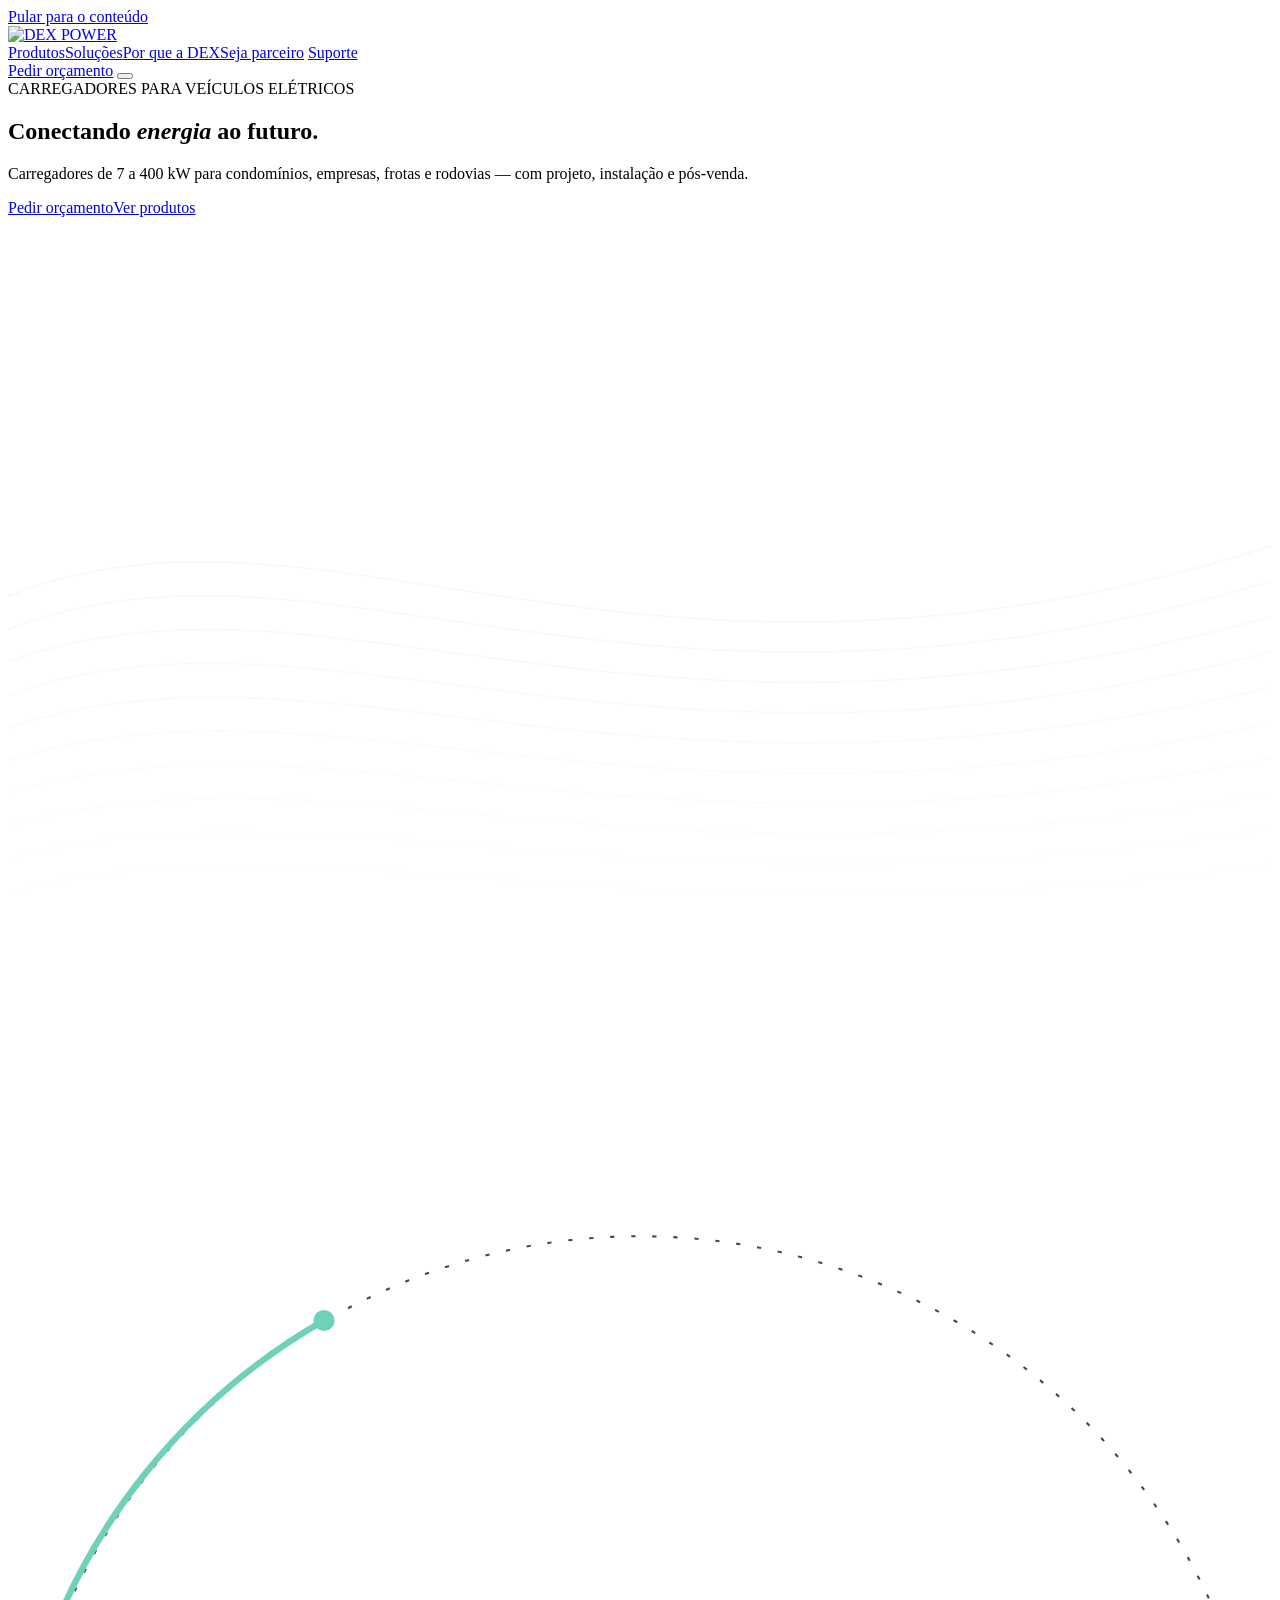
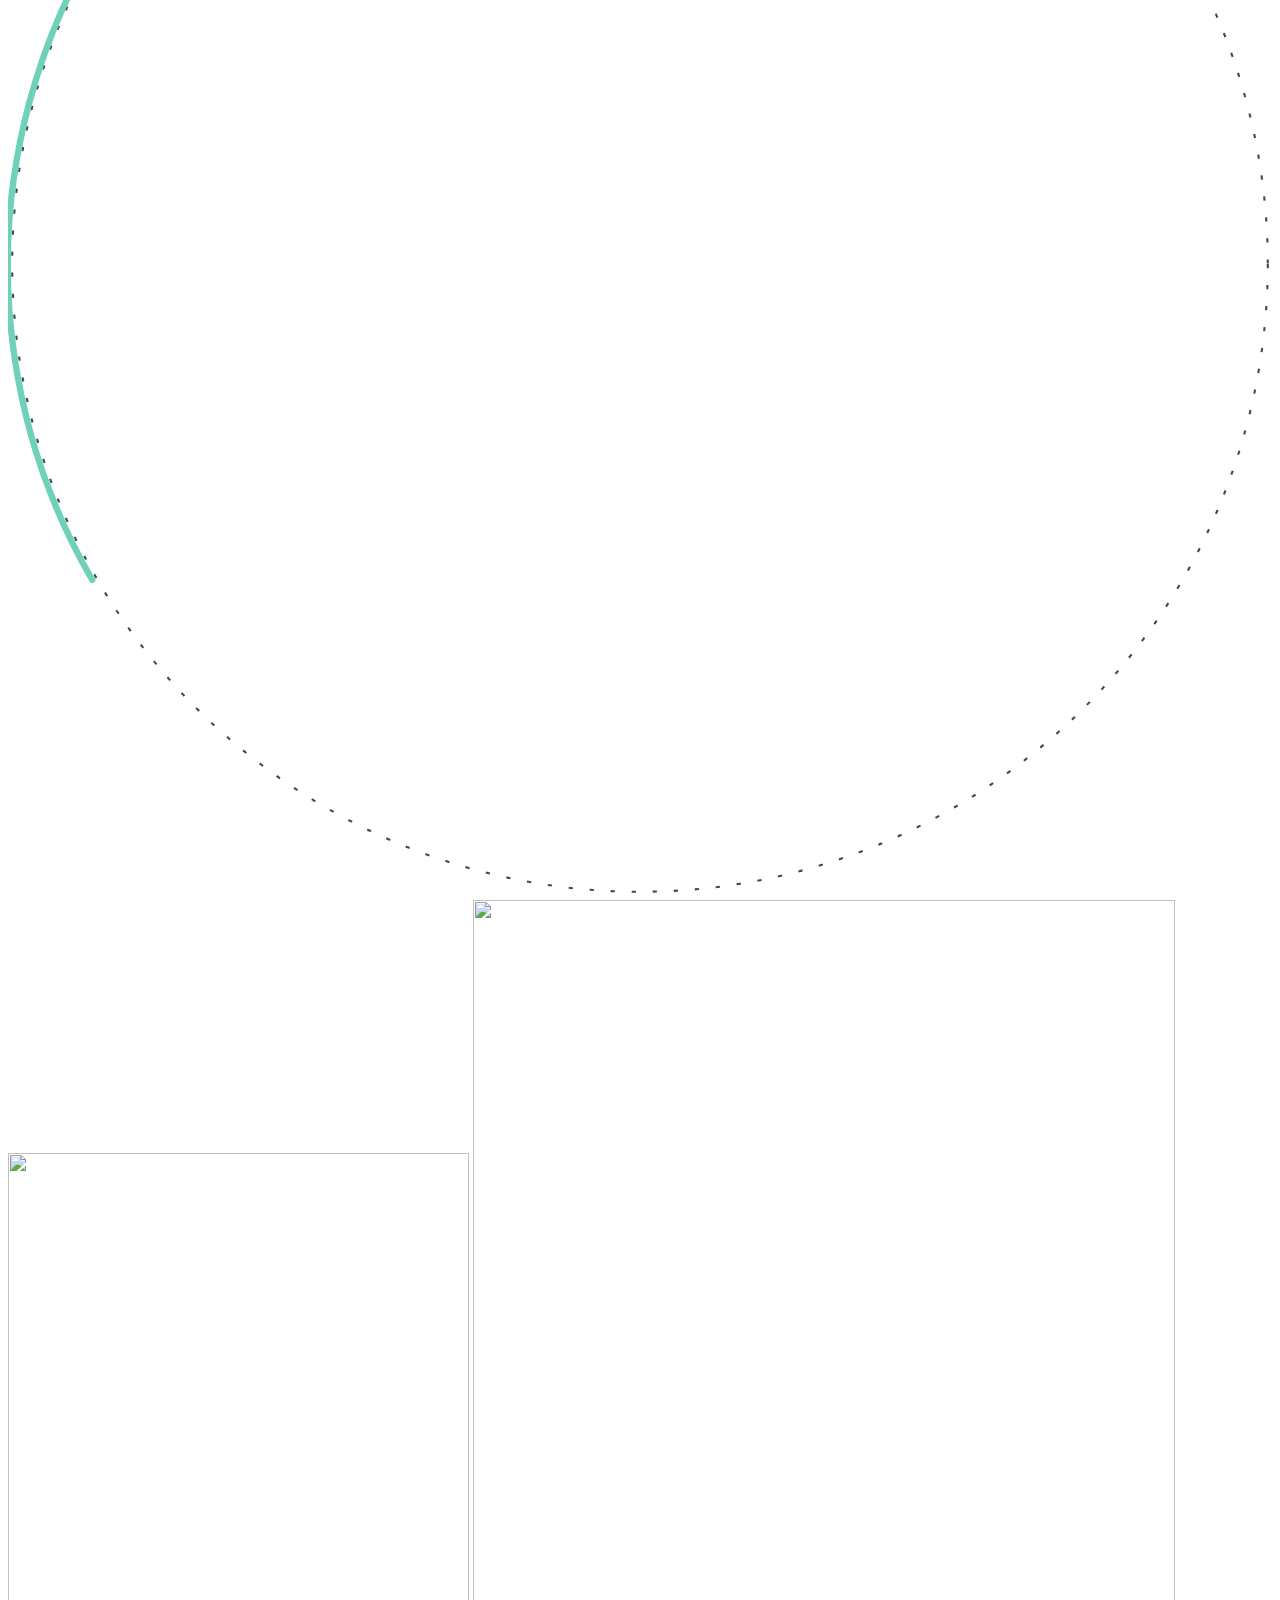
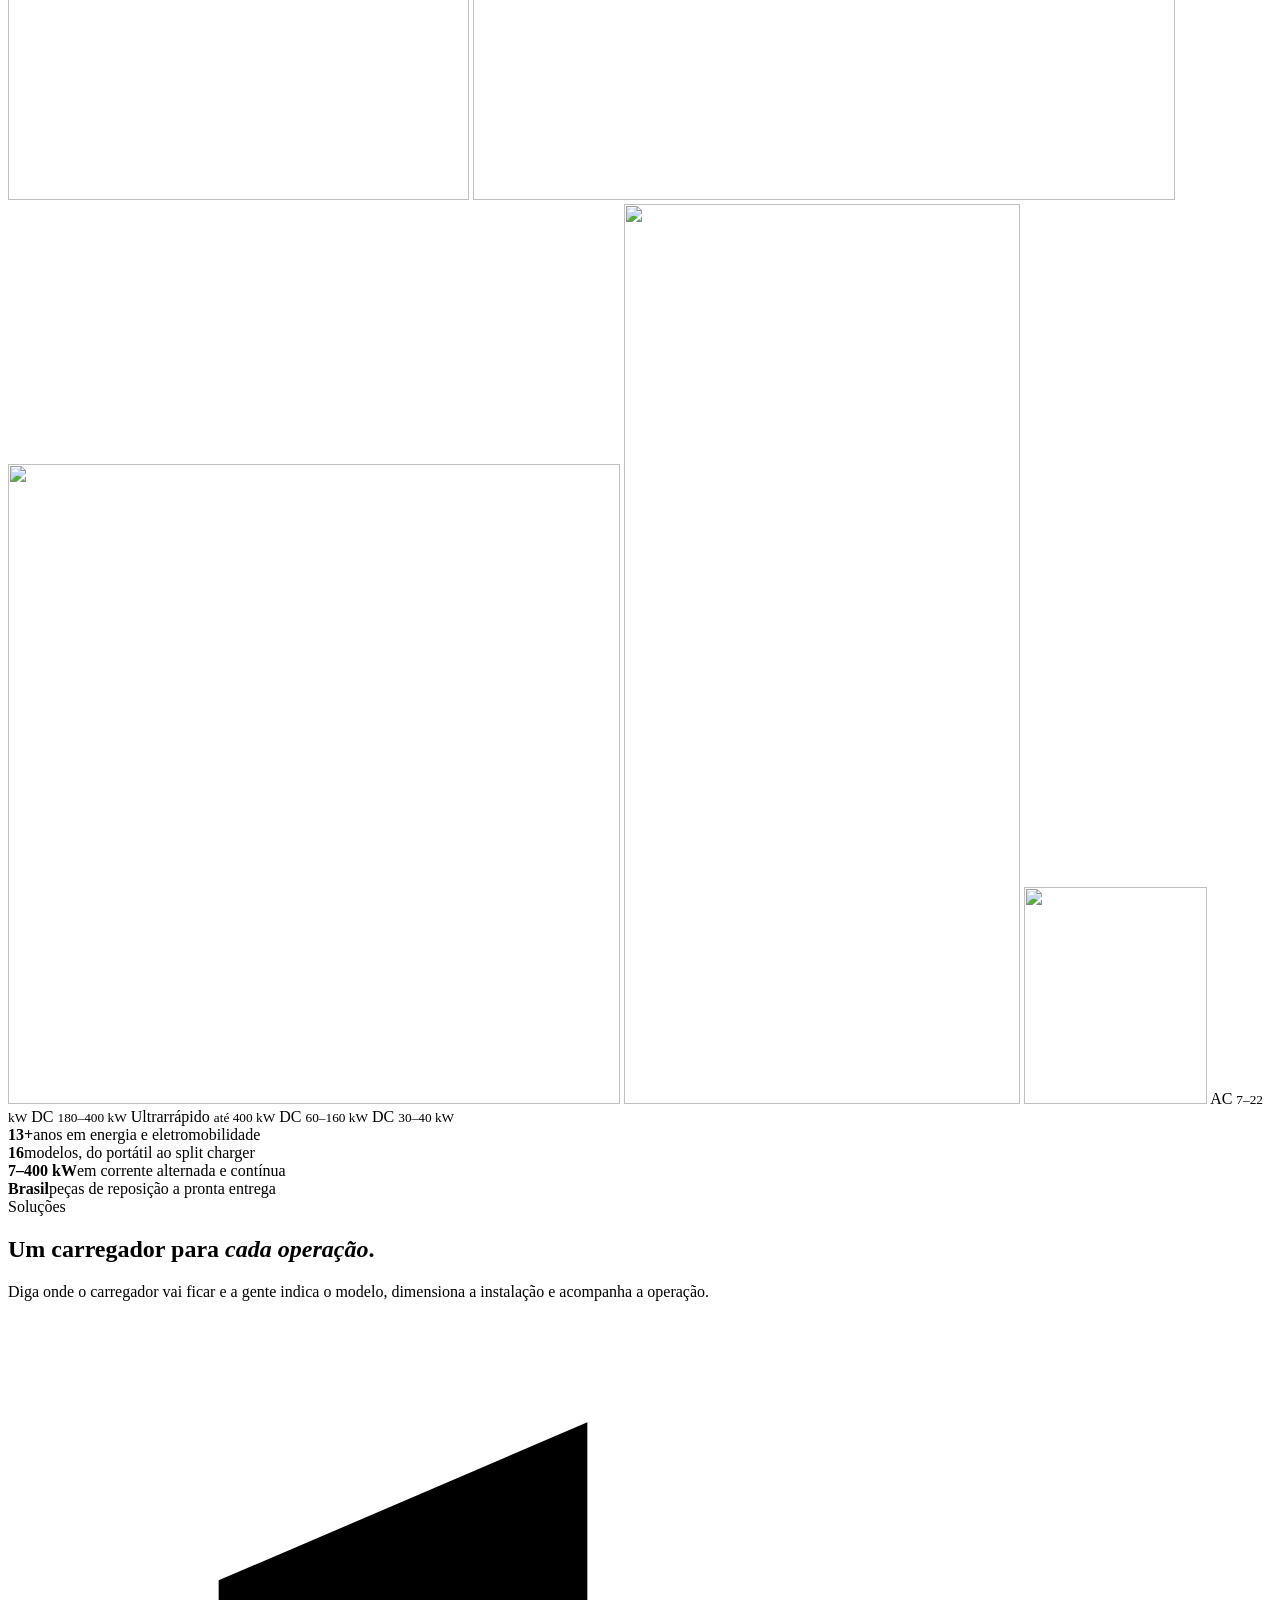
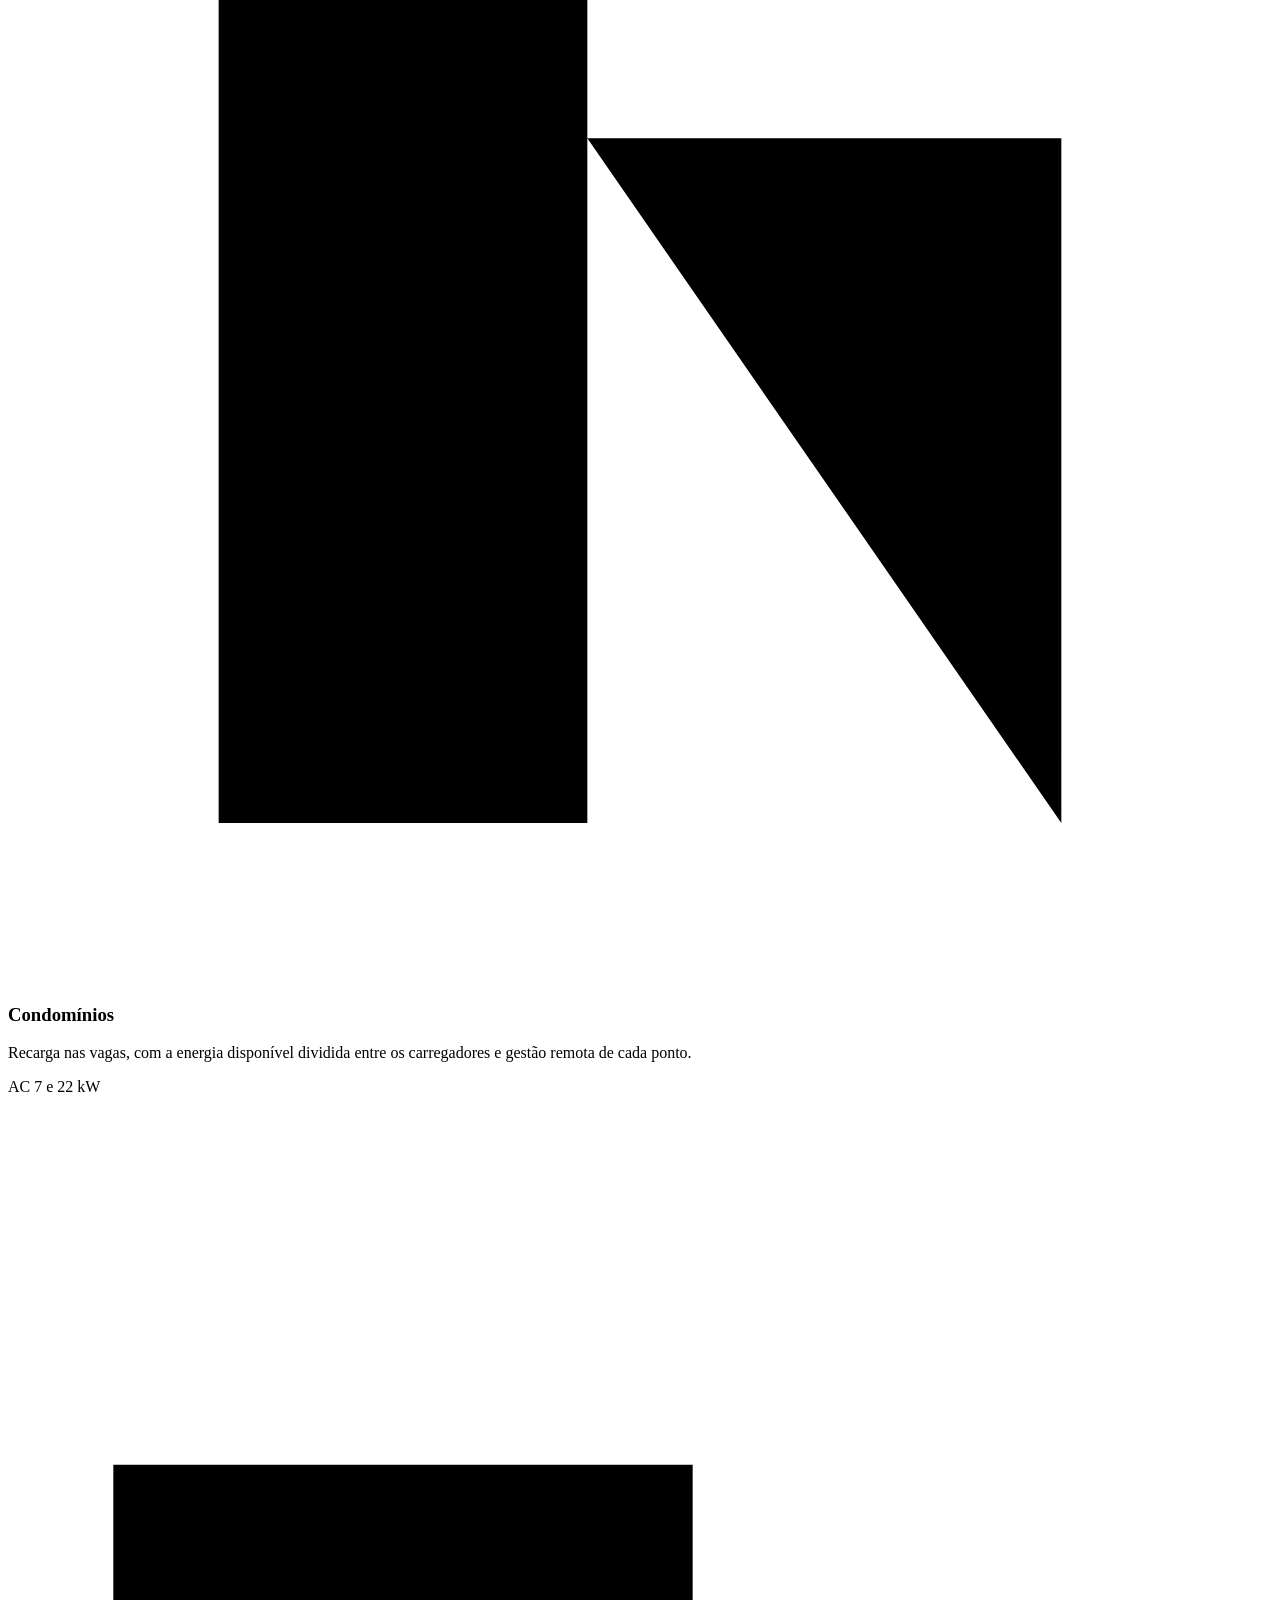
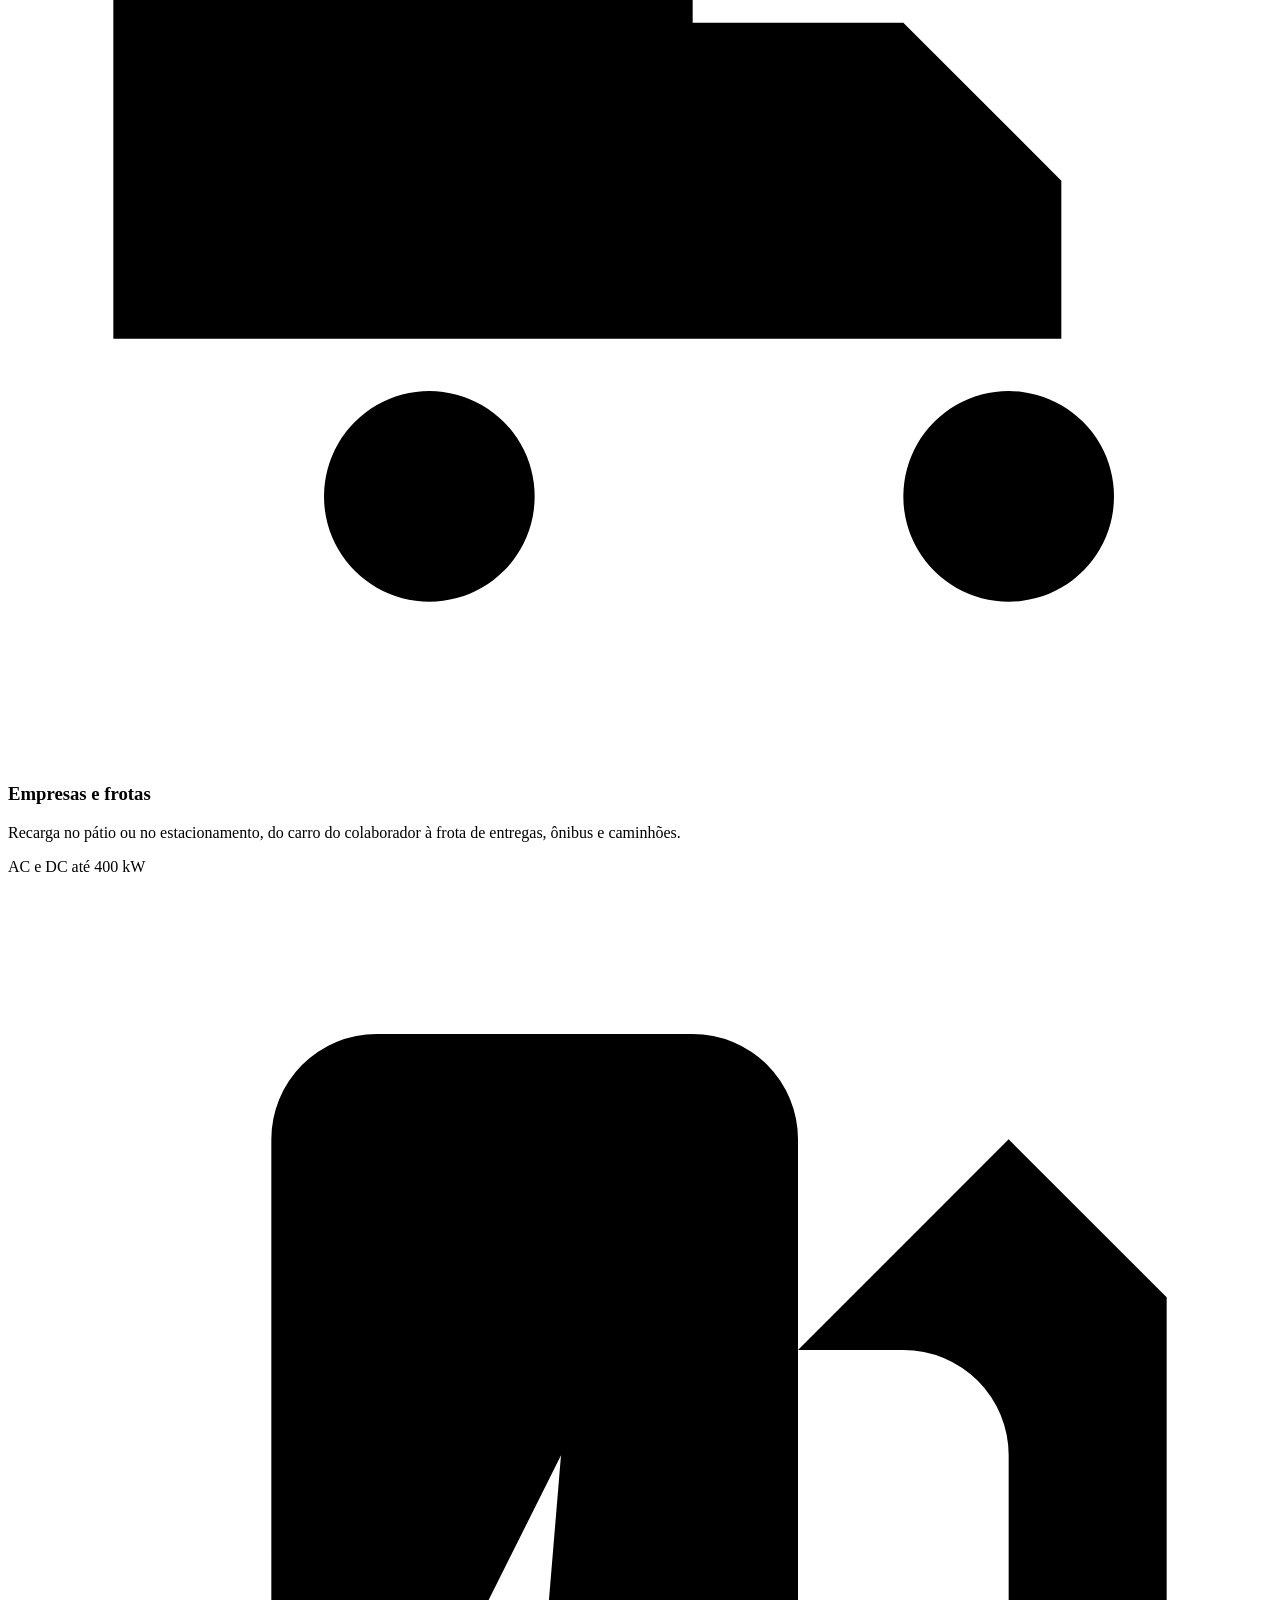
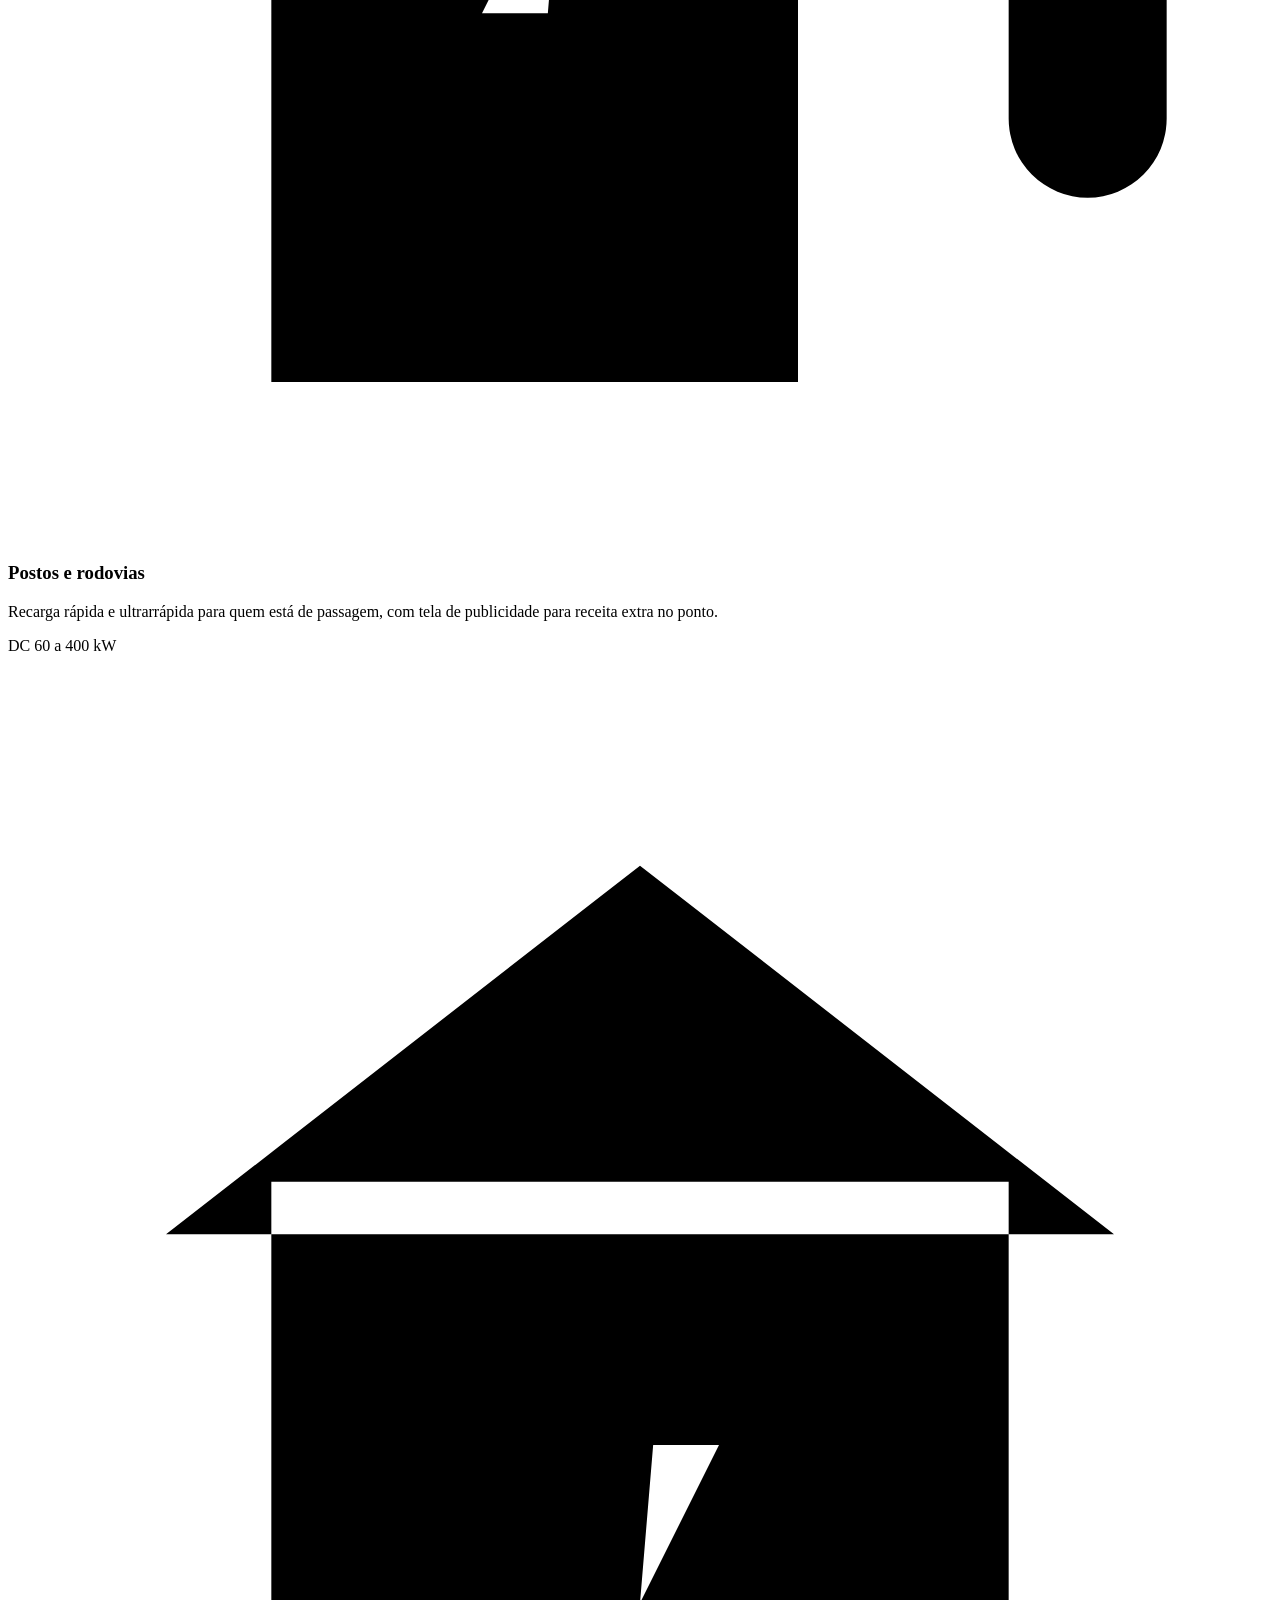
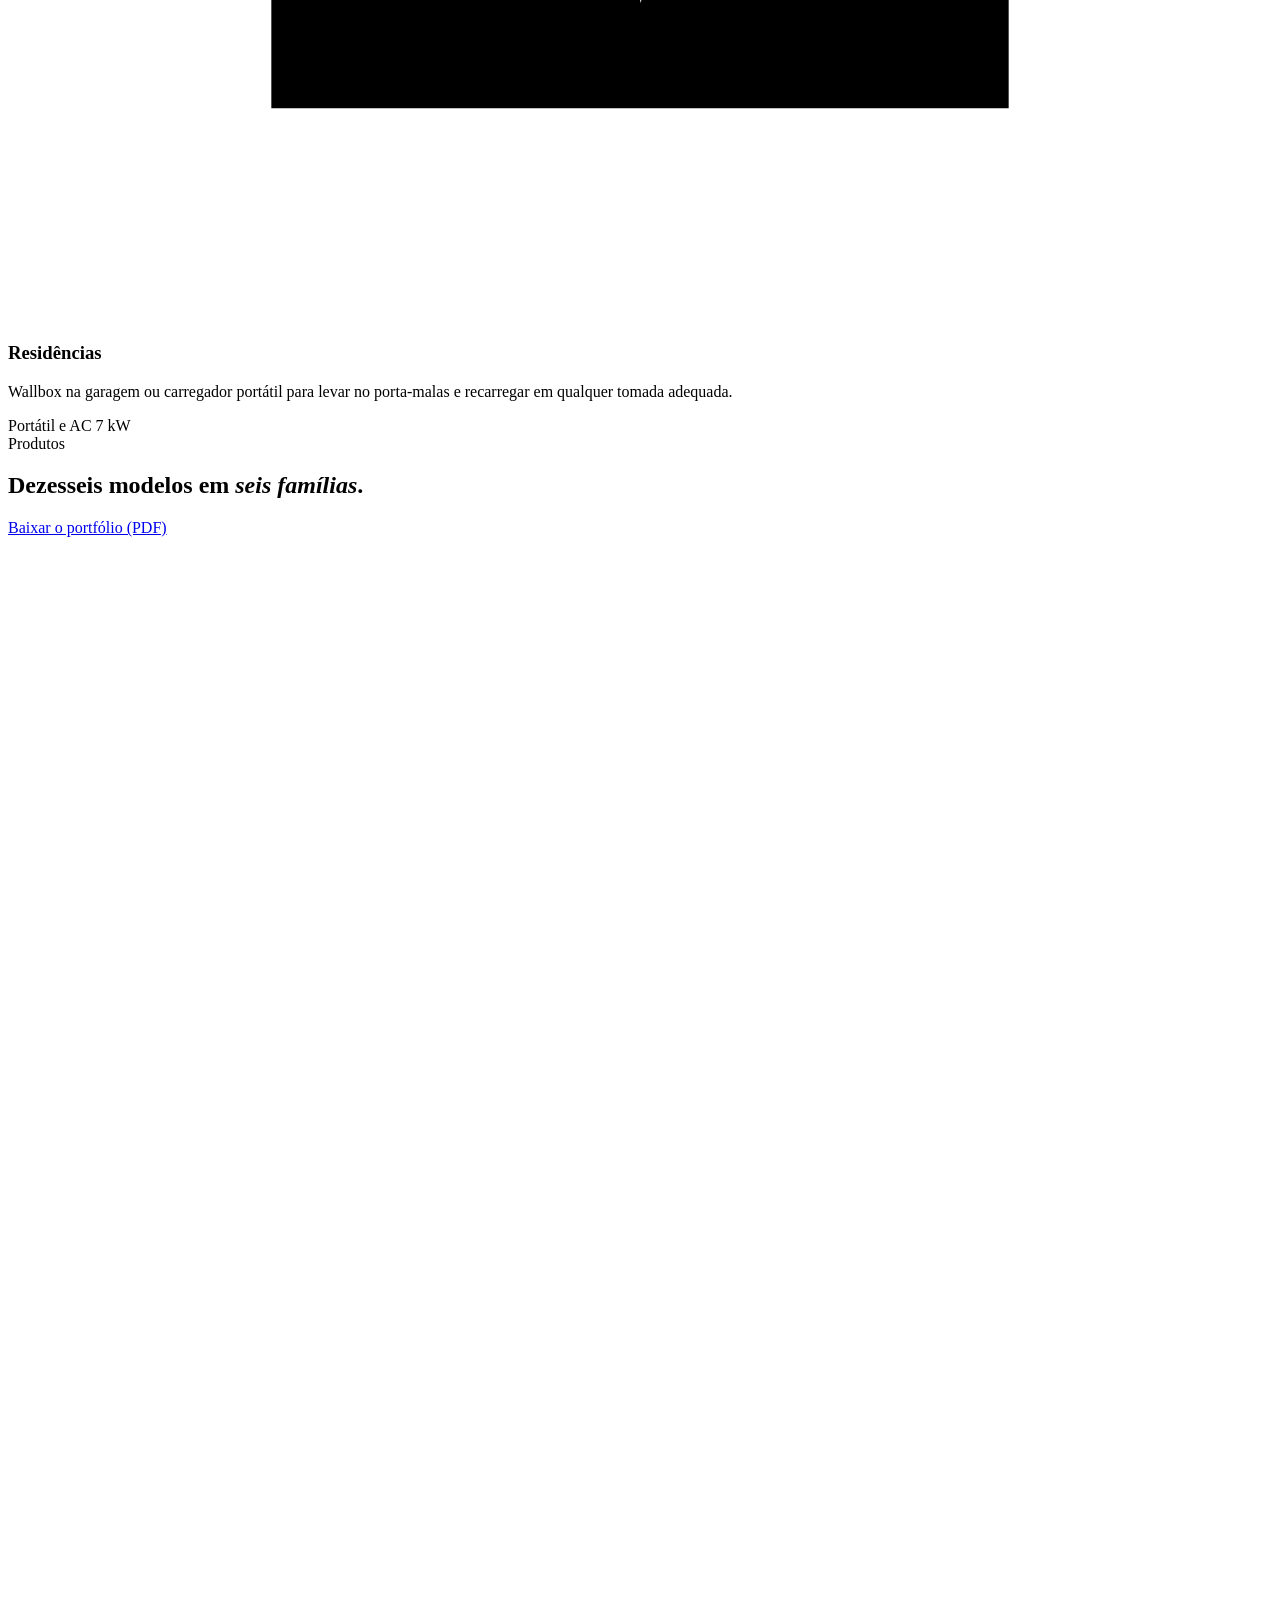
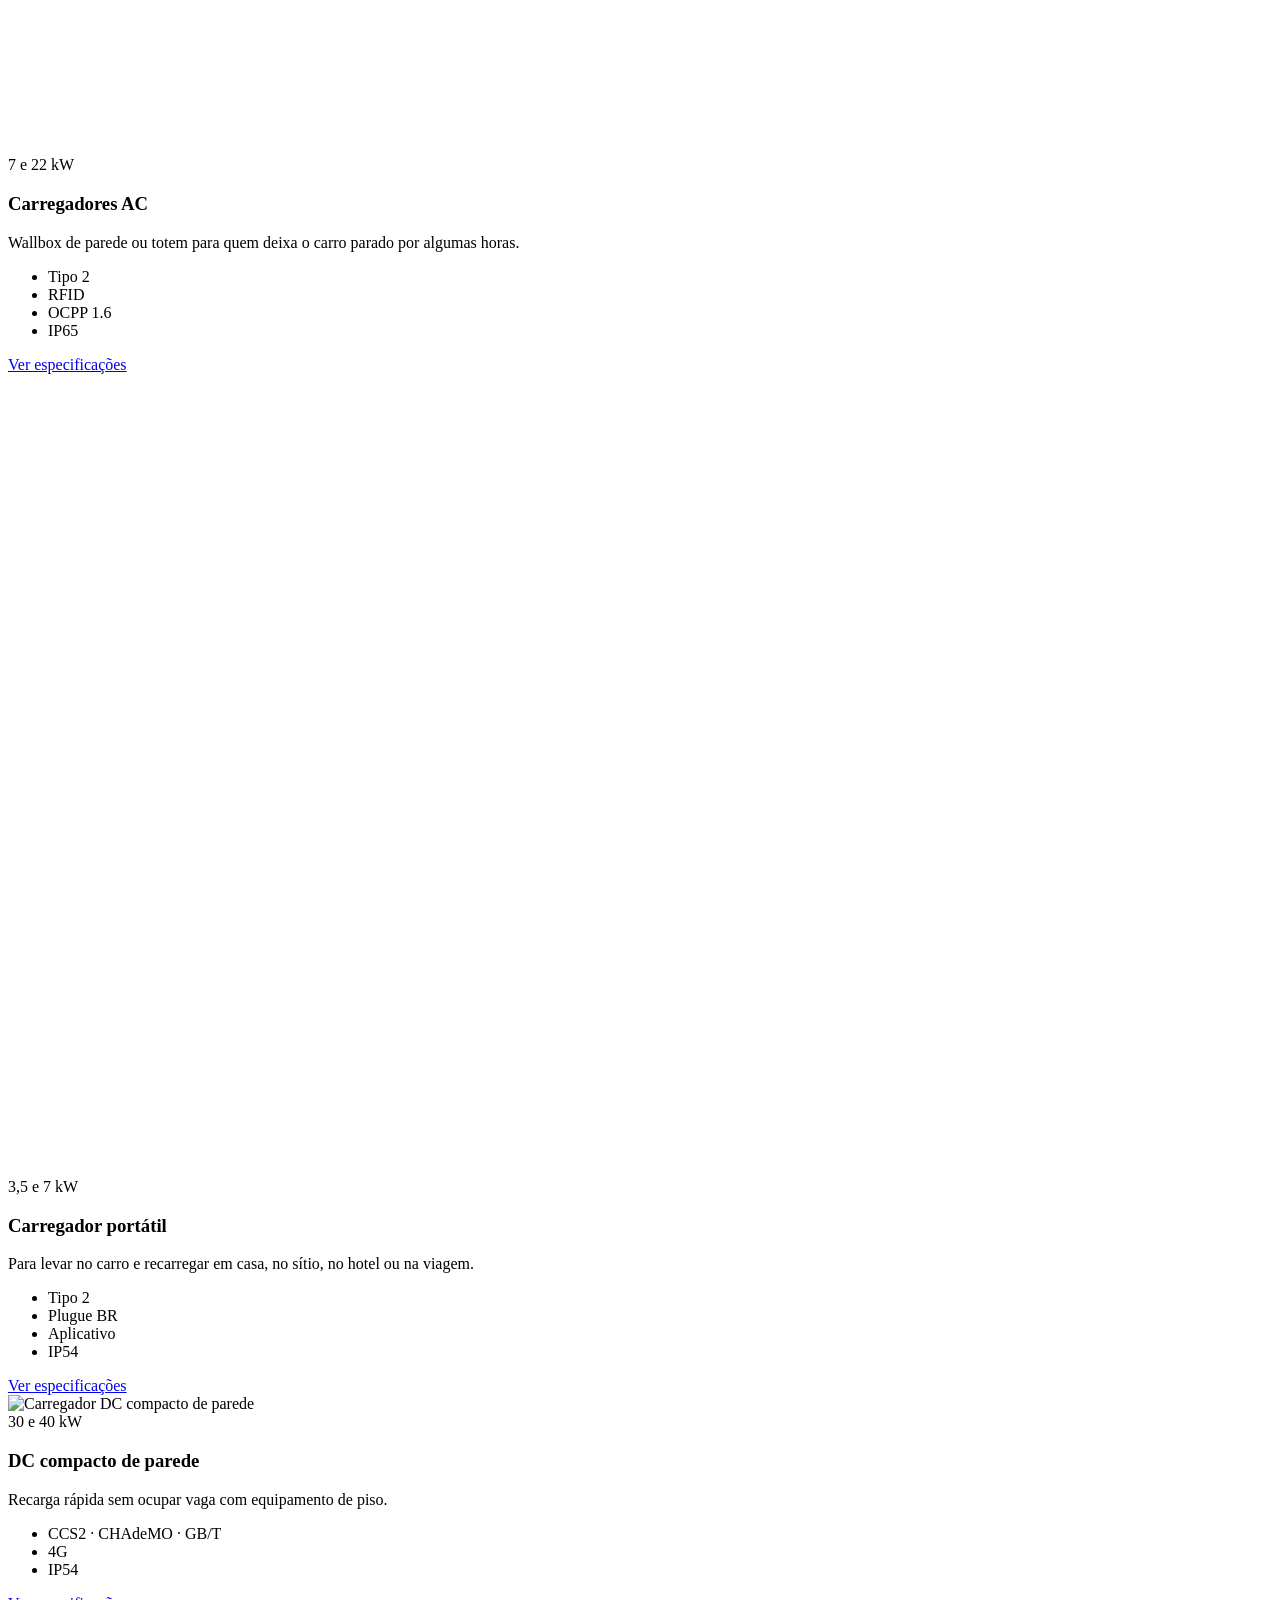
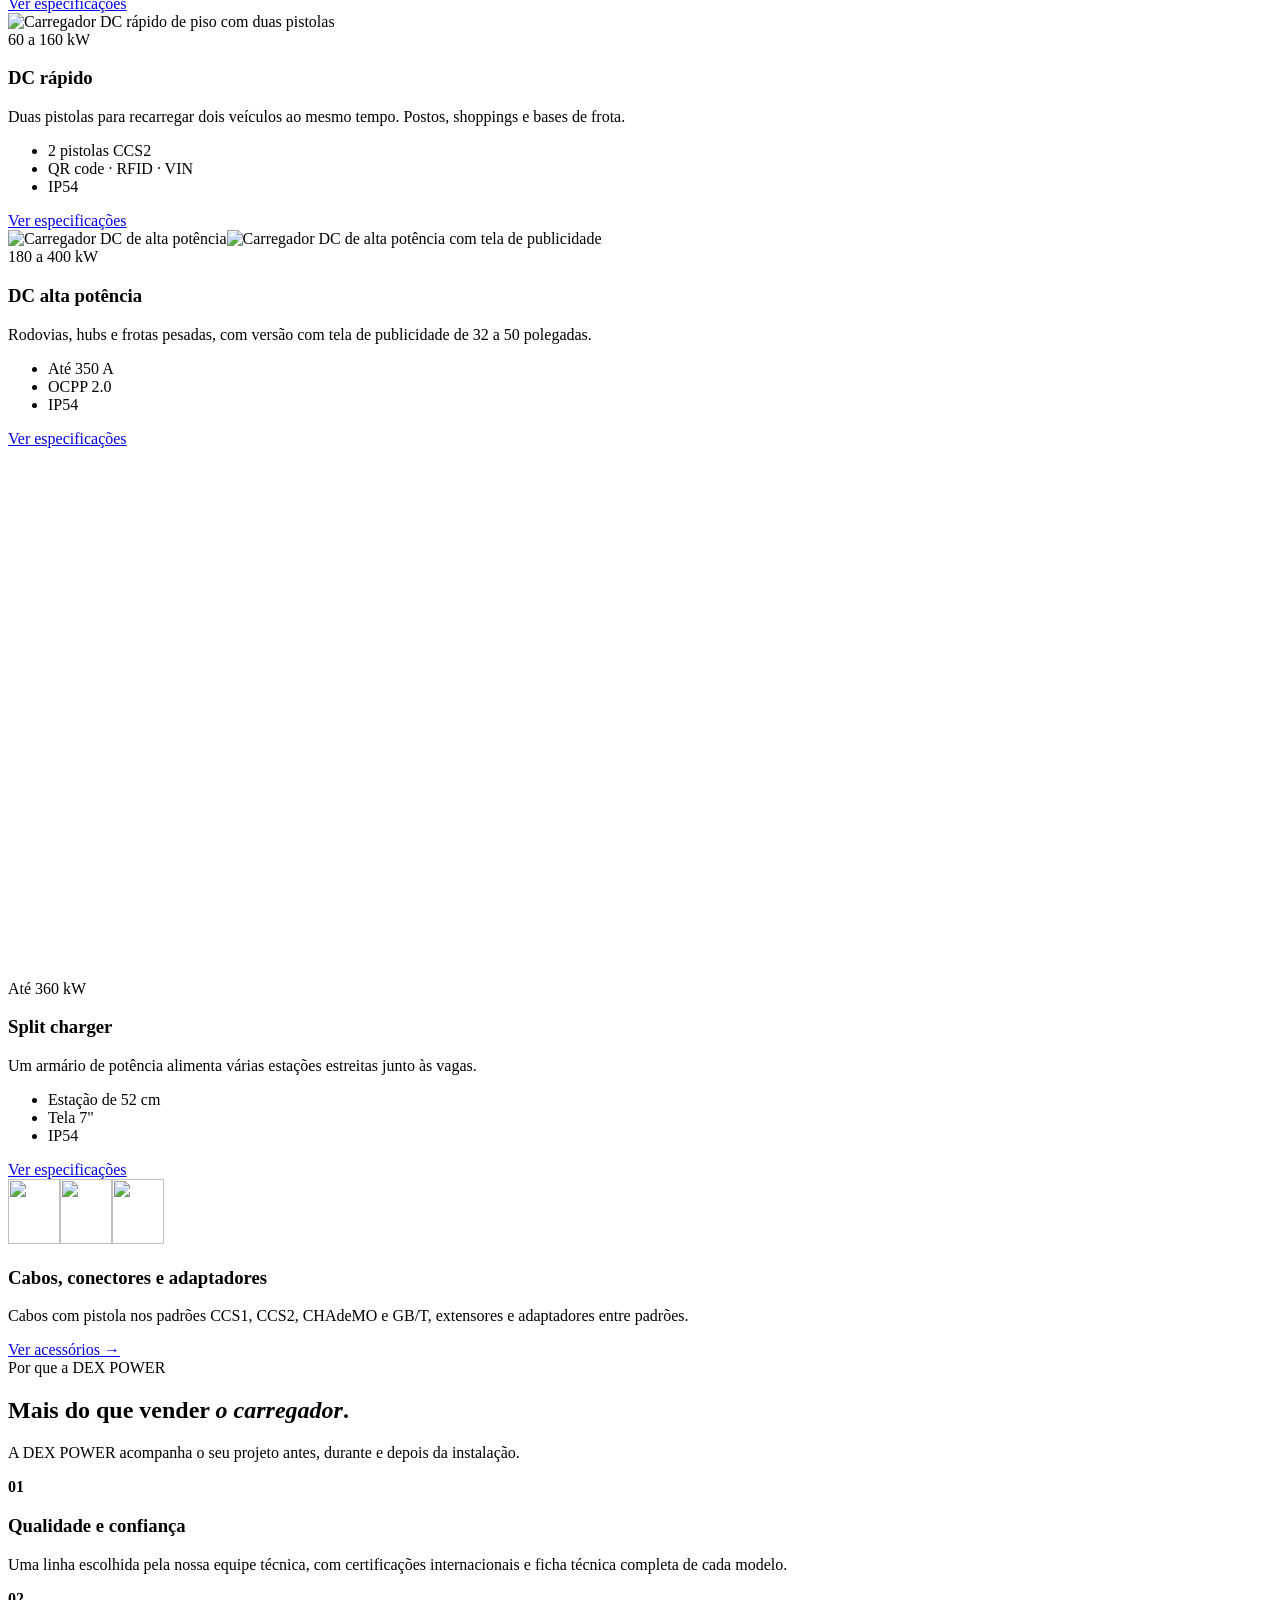
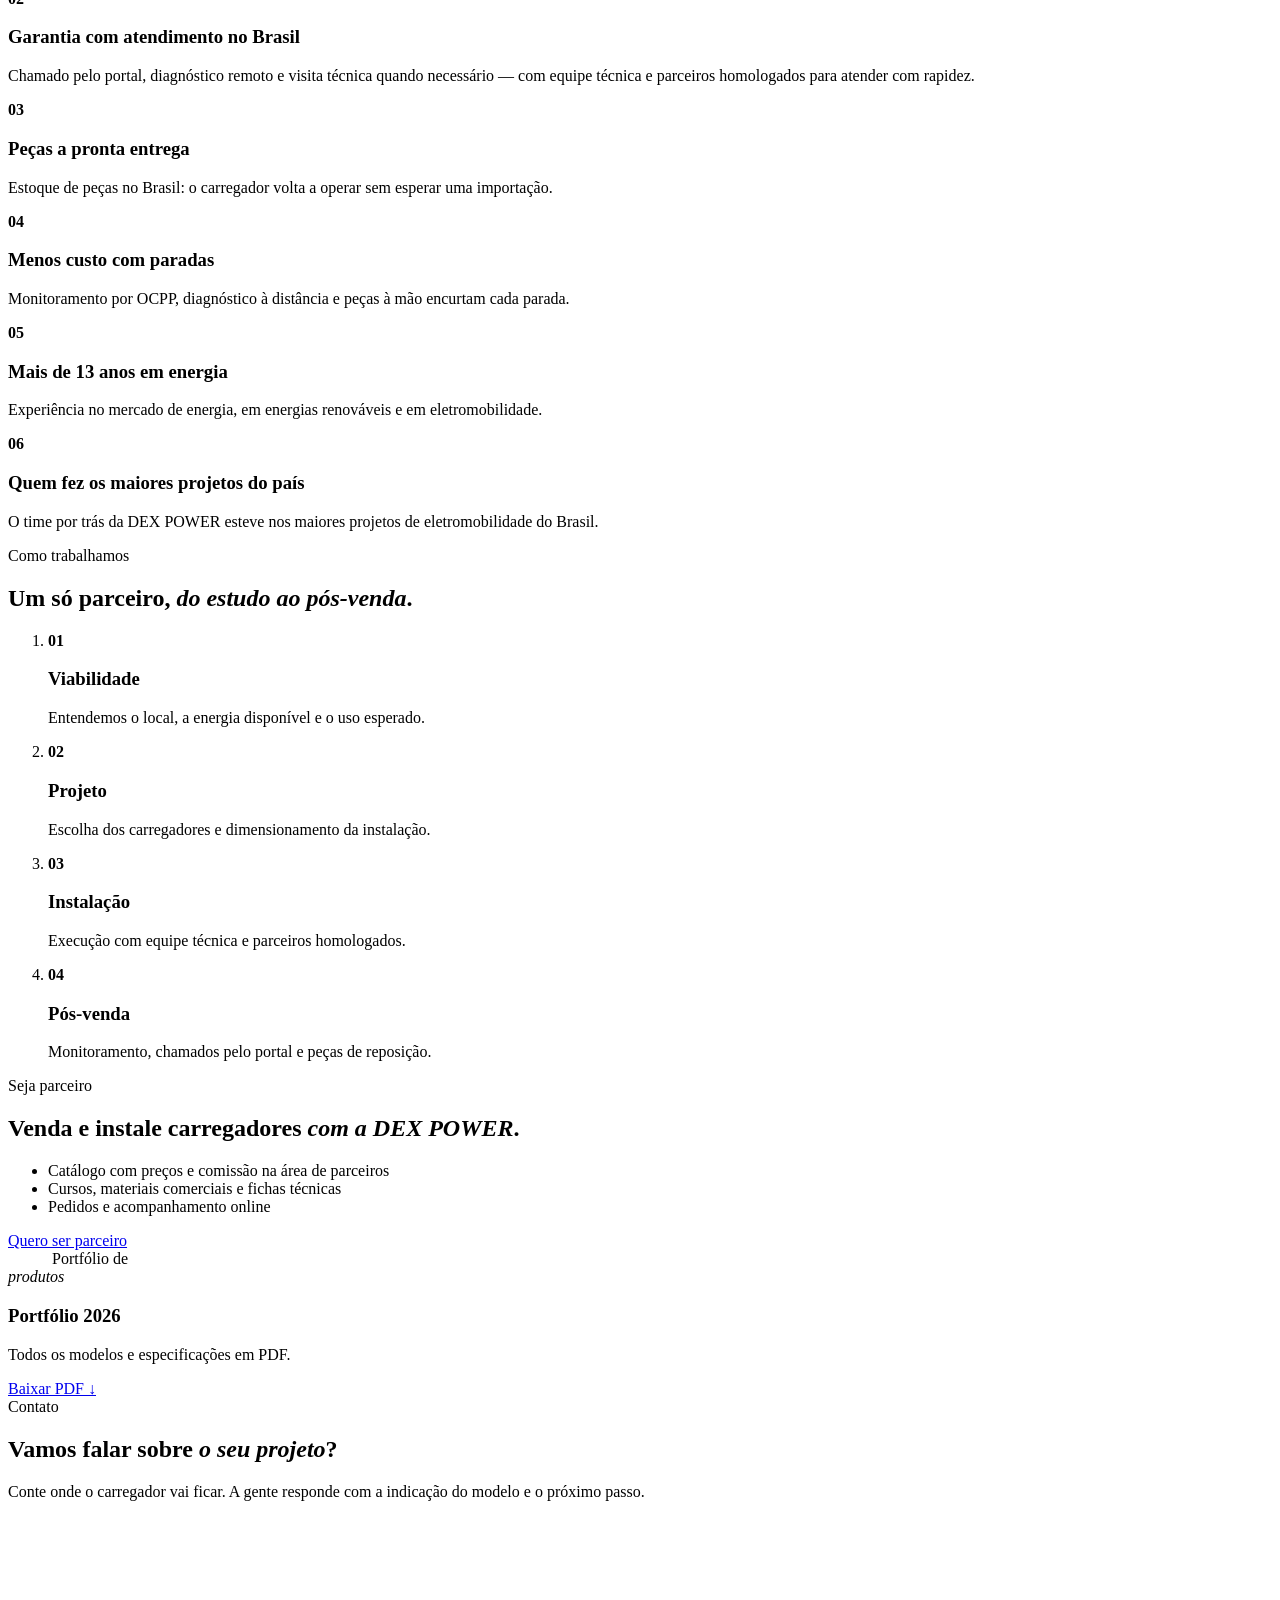
==== public/index.html @ bcf7a045 "Caminhos relativos: o site funciona também no endereço de teste do GitHub Pages Co-Authored-By: Clau" ====
<!doctype html>
<html lang="pt-BR">
<head>
<meta charset="utf-8">
<meta http-equiv="Content-Security-Policy" content="default-src 'self'; script-src 'self'; style-src 'self'; img-src 'self' data:; font-src 'self'; connect-src 'self'; frame-src 'none'; object-src 'none'; base-uri 'self'; form-action 'self'; upgrade-insecure-requests">
<meta name="referrer" content="strict-origin-when-cross-origin">
<meta name="viewport" content="width=device-width, initial-scale=1">
<title>DEX POWER · Carregadores para veículos elétricos de 7 a 400 kW</title>
<meta name="description" content="Carregadores para veículos elétricos de 7 a 400 kW para condomínios, empresas, frotas, postos e rodovias — com projeto, instalação e pós-venda.">
<link rel="canonical" href="https://dexpower.com.br/">
<meta property="og:type" content="website">
<meta property="og:locale" content="pt_BR">
<meta property="og:site_name" content="DEX POWER">
<meta property="og:title" content="DEX POWER · Conectando energia ao futuro.">
<meta property="og:description" content="Carregadores para veículos elétricos de 7 a 400 kW, com projeto, instalação e pós-venda.">
<meta property="og:url" content="https://dexpower.com.br/">
<meta property="og:image" content="https://dexpower.com.br/assets/img/og.png">
<meta name="theme-color" content="#1c2629">
<link rel="icon" href="favicon.svg" type="image/svg+xml">
<link rel="preload" href="assets/fontes/sora.woff2" as="font" type="font/woff2" crossorigin>
<link rel="stylesheet" href="assets/css/site.css">
<script src="assets/js/site.js" defer></script>
</head>
<body>
<a class="pular" href="#conteudo">Pular para o conteúdo</a>

<header class="topo">
  <div class="miolo">
    <a class="logo" href="./" aria-label="DEX POWER — início"><img src="assets/img/logo-claro.svg" alt="DEX POWER" width="165" height="34"></a>
    <nav id="menu" aria-label="Principal">
      <a href="#produtos">Produtos</a><a href="#solucoes">Soluções</a><a href="#porque">Por que a DEX</a><a href="#parceiro">Seja parceiro</a>
      <a href="https://erp.dexpower.com.br/portal" rel="noopener">Suporte</a>
    </nav>
    <a class="botao cheio" href="#contato">Pedir orçamento</a>
    <button class="menu-cel" type="button" aria-label="Abrir menu" aria-controls="menu" aria-expanded="false"><i></i><i></i><i></i></button>
  </div>
</header>

<main id="conteudo">
<section class="hero">
  <div class="miolo">
    <div class="texto">
      <div class="rotulo">CARREGADORES PARA VEÍCULOS ELÉTRICOS</div>
      <h1>Conectando <em>energia</em> ao futuro.</h1>
      <p>Carregadores de 7 a 400 kW para condomínios, empresas, frotas e rodovias — com projeto, instalação e pós-venda.</p>
      <div class="acoes"><a class="botao cheio" href="#contato">Pedir orçamento</a><a class="botao contorno" href="#produtos">Ver produtos</a></div>
    </div>
    <div class="cena" role="img" aria-label="A linha de carregadores DEX POWER: AC de 7 a 22 kW e DC de 30 a 400 kW">
      <svg class="ondas" viewBox="0 0 1000 800" preserveAspectRatio="none" fill="none" aria-hidden="true"><path d="M0 300 C 250 200, 500 420, 1000 260" stroke="#6fd1b8" stroke-opacity="0.100" stroke-width="1.2"/><path d="M0 326 C 250 230, 500 438, 1000 288" stroke="#6fd1b8" stroke-opacity="0.092" stroke-width="1.2"/><path d="M0 352 C 250 260, 500 456, 1000 316" stroke="#6fd1b8" stroke-opacity="0.084" stroke-width="1.2"/><path d="M0 378 C 250 290, 500 474, 1000 344" stroke="#6fd1b8" stroke-opacity="0.076" stroke-width="1.2"/><path d="M0 404 C 250 320, 500 492, 1000 372" stroke="#6fd1b8" stroke-opacity="0.068" stroke-width="1.2"/><path d="M0 430 C 250 350, 500 510, 1000 400" stroke="#6fd1b8" stroke-opacity="0.060" stroke-width="1.2"/><path d="M0 456 C 250 380, 500 528, 1000 428" stroke="#6fd1b8" stroke-opacity="0.052" stroke-width="1.2"/><path d="M0 482 C 250 410, 500 546, 1000 456" stroke="#6fd1b8" stroke-opacity="0.044" stroke-width="1.2"/><path d="M0 508 C 250 440, 500 564, 1000 484" stroke="#6fd1b8" stroke-opacity="0.036" stroke-width="1.2"/><path d="M0 534 C 250 470, 500 582, 1000 512" stroke="#6fd1b8" stroke-opacity="0.028" stroke-width="1.2"/></svg>
      <svg class="anel" viewBox="0 0 600 600" fill="none" aria-hidden="true"><circle cx="300" cy="300" r="298" stroke="#3a4c51" stroke-dasharray="2 8"/><path d="M40 450 A298 298 0 0 1 150 42" stroke="#6fd1b8" stroke-width="3" stroke-linecap="round"/><circle cx="150" cy="42" r="5" fill="#6fd1b8"/></svg>
      <div class="disco"></div><div class="piso"></div><div class="linha-piso"></div>
      <img class="p p-180" src="assets/img/dc-180-400kw.png" alt="" width="461" height="647">
      <img class="p p-ultra" src="assets/img/dc-ultrarrapido.png" alt="" width="702" height="900">
      <img class="p p-60" src="assets/img/dc-60-160kw.png" alt="" width="612" height="640">
      <img class="p p-ac" src="assets/img/ac-totem.png" alt="" width="396" height="900">
      <img class="p p-30" src="assets/img/dc-30-40kw.png" alt="" width="183" height="217">
      <span class="selo s-ac">AC <small>7–22 kW</small></span>
      <span class="selo s-180">DC <small>180–400 kW</small></span>
      <span class="selo s-ultra">Ultrarrápido <small>até 400 kW</small></span>
      <span class="selo s-60">DC <small>60–160 kW</small></span>
      <span class="selo s-30">DC <small>30–40 kW</small></span>
    </div>
  </div>
</section>
<div class="numeros">
  <div class="miolo">
    <div><b>13+</b><span>anos em energia e eletromobilidade</span></div>
    <div><b>16</b><span>modelos, do portátil ao split charger</span></div>
    <div><b>7–400 kW</b><span>em corrente alternada e contínua</span></div>
    <div><b>Brasil</b><span>peças de reposição a pronta entrega</span></div>
  </div>
</div>

<section class="segmentos" id="solucoes">
  <div class="miolo">
    <div class="chapeu">Soluções</div>
    <h2 class="titulo-secao">Um carregador para <em>cada operação</em>.</h2>
    <p class="lead">Diga onde o carregador vai ficar e a gente indica o modelo, dimensiona a instalação e acompanha a operação.</p>
    <div class="grade">
      <article class="segmento destaque">
        <span class="icone"><svg viewBox="0 0 24 24" aria-hidden="true"><path d="M4 21V5l7-3v19M11 8h9v13M3 21h18M7 7v.01M7 11v.01M7 15v.01M15 12h1M15 16h1"/></svg></span>
        <h3>Condomínios</h3>
        <p>Recarga nas vagas, com a energia disponível dividida entre os carregadores e gestão remota de cada ponto.</p>
        <span class="faixa">AC 7 e 22 kW</span>
      </article>
      <article class="segmento">
        <span class="icone"><svg viewBox="0 0 24 24" aria-hidden="true"><path d="M2 7h11v9H2zM13 10h4l3 3v3h-7M6 19a2 2 0 1 0 0-.01M17 19a2 2 0 1 0 0-.01"/></svg></span>
        <h3>Empresas e frotas</h3>
        <p>Recarga no pátio ou no estacionamento, do carro do colaborador à frota de entregas, ônibus e caminhões.</p>
        <span class="faixa">AC e DC até 400 kW</span>
      </article>
      <article class="segmento">
        <span class="icone"><svg viewBox="0 0 24 24" aria-hidden="true"><path d="M5 21V5a2 2 0 0 1 2-2h6a2 2 0 0 1 2 2v16M3 21h14M15 9h2a2 2 0 0 1 2 2v5a1.5 1.5 0 0 0 3 0V8l-3-3M8 7h4M10.5 11 9 14h2.5L10 17"/></svg></span>
        <h3>Postos e rodovias</h3>
        <p>Recarga rápida e ultrarrápida para quem está de passagem, com tela de publicidade para receita extra no ponto.</p>
        <span class="faixa">DC 60 a 400 kW</span>
      </article>
      <article class="segmento">
        <span class="icone"><svg viewBox="0 0 24 24" aria-hidden="true"><path d="M3 11l9-7 9 7M5 10v10h14V10M12.5 12 11 15h2.5L12 18"/></svg></span>
        <h3>Residências</h3>
        <p>Wallbox na garagem ou carregador portátil para levar no porta-malas e recarregar em qualquer tomada adequada.</p>
        <span class="faixa">Portátil e AC 7 kW</span>
      </article>
    </div>
  </div>
</section>

<section class="linha" id="produtos">
  <div class="miolo">
    <div class="cab">
      <div><div class="chapeu">Produtos</div><h2 class="titulo-secao">Dezesseis modelos em <em>seis famílias</em>.</h2></div>
      <a class="botao escuro" href="assets/docs/Portfolio_DEX_POWER.pdf" download>Baixar o portfólio (PDF)</a>
    </div>
    <div class="grade">
      <article class="produto">
        <div class="foto"><img src="assets/img/ac-7-22kw.jpg" alt="Carregadores AC de parede e de totem" width="1122" height="1215" loading="lazy"></div>
        <div class="info"><div class="faixa">7 e 22 kW</div><h3>Carregadores AC</h3>
          <p>Wallbox de parede ou totem para quem deixa o carro parado por algumas horas.</p>
          <ul class="tags"><li>Tipo 2</li><li>RFID</li><li>OCPP 1.6</li><li>IP65</li></ul>
          <a class="mais" href="assets/docs/Portfolio_DEX_POWER.pdf#page=3" target="_blank" rel="noopener">Ver especificações</a></div>
      </article>
      <article class="produto">
        <div class="foto"><img src="assets/img/portatil.jpg" alt="Carregador portátil Tipo 2" width="800" height="800" loading="lazy"></div>
        <div class="info"><div class="faixa">3,5 e 7 kW</div><h3>Carregador portátil</h3>
          <p>Para levar no carro e recarregar em casa, no sítio, no hotel ou na viagem.</p>
          <ul class="tags"><li>Tipo 2</li><li>Plugue BR</li><li>Aplicativo</li><li>IP54</li></ul>
          <a class="mais" href="assets/docs/Portfolio_DEX_POWER.pdf#page=4" target="_blank" rel="noopener">Ver especificações</a></div>
      </article>
      <article class="produto">
        <div class="foto"><img src="assets/img/dc-30-40kw.png" alt="Carregador DC compacto de parede" width="183" height="217" loading="lazy"></div>
        <div class="info"><div class="faixa">30 e 40 kW</div><h3>DC compacto de parede</h3>
          <p>Recarga rápida sem ocupar vaga com equipamento de piso.</p>
          <ul class="tags"><li>CCS2 · CHAdeMO · GB/T</li><li>4G</li><li>IP54</li></ul>
          <a class="mais" href="assets/docs/Portfolio_DEX_POWER.pdf#page=5" target="_blank" rel="noopener">Ver especificações</a></div>
      </article>
      <article class="produto">
        <div class="foto"><img src="assets/img/dc-60-160kw.png" alt="Carregador DC rápido de piso com duas pistolas" width="612" height="640" loading="lazy"></div>
        <div class="info"><div class="faixa">60 a 160 kW</div><h3>DC rápido</h3>
          <p>Duas pistolas para recarregar dois veículos ao mesmo tempo. Postos, shoppings e bases de frota.</p>
          <ul class="tags"><li>2 pistolas CCS2</li><li>QR code · RFID · VIN</li><li>IP54</li></ul>
          <a class="mais" href="assets/docs/Portfolio_DEX_POWER.pdf#page=6" target="_blank" rel="noopener">Ver especificações</a></div>
      </article>
      <article class="produto">
        <div class="foto dupla"><img src="assets/img/dc-180-400kw.png" alt="Carregador DC de alta potência" width="461" height="647" loading="lazy"><img src="assets/img/dc-ultrarrapido.png" alt="Carregador DC de alta potência com tela de publicidade" width="702" height="900" loading="lazy"></div>
        <div class="info"><div class="faixa">180 a 400 kW</div><h3>DC alta potência</h3>
          <p>Rodovias, hubs e frotas pesadas, com versão com tela de publicidade de 32 a 50 polegadas.</p>
          <ul class="tags"><li>Até 350 A</li><li>OCPP 2.0</li><li>IP54</li></ul>
          <a class="mais" href="assets/docs/Portfolio_DEX_POWER.pdf#page=7" target="_blank" rel="noopener">Ver especificações</a></div>
      </article>
      <article class="produto">
        <div class="foto"><img src="assets/img/split-charger.png" alt="Split charger: armário de potência e estações de recarga" width="1100" height="528" loading="lazy"></div>
        <div class="info"><div class="faixa">Até 360 kW</div><h3>Split charger</h3>
          <p>Um armário de potência alimenta várias estações estreitas junto às vagas.</p>
          <ul class="tags"><li>Estação de 52 cm</li><li>Tela 7"</li><li>IP54</li></ul>
          <a class="mais" href="assets/docs/Portfolio_DEX_POWER.pdf#page=8" target="_blank" rel="noopener">Ver especificações</a></div>
      </article>
    </div>
    <div class="acess">
      <div class="icones"><img src="assets/img/conector-ccs2.svg" alt="" width="52" height="65"><img src="assets/img/conector-chademo.svg" alt="" width="52" height="65"><img src="assets/img/conector-gbt.svg" alt="" width="52" height="65"></div>
      <div><h3>Cabos, conectores e adaptadores</h3><p>Cabos com pistola nos padrões CCS1, CCS2, CHAdeMO e GB/T, extensores e adaptadores entre padrões.</p></div>
      <a class="link" href="assets/docs/Portfolio_DEX_POWER.pdf#page=9" target="_blank" rel="noopener">Ver acessórios →</a>
    </div>
  </div>
</section>

<section class="porque" id="porque">
  <div class="miolo">
    <div class="lado">
      <div class="chapeu">Por que a DEX POWER</div>
      <h2 class="titulo-secao">Mais do que vender <em>o carregador</em>.</h2>
      <p class="lead">A DEX POWER acompanha o seu projeto antes, durante e depois da instalação.</p>
    </div>
    <div class="lista">
      <div class="item"><b>01</b><h3>Qualidade e confiança</h3><p>Uma linha escolhida pela nossa equipe técnica, com certificações internacionais e ficha técnica completa de cada modelo.</p></div>
      <div class="item"><b>02</b><h3>Garantia com atendimento no Brasil</h3><p>Chamado pelo portal, diagnóstico remoto e visita técnica quando necessário — com equipe técnica e parceiros homologados para atender com rapidez.</p></div>
      <div class="item"><b>03</b><h3>Peças a pronta entrega</h3><p>Estoque de peças no Brasil: o carregador volta a operar sem esperar uma importação.</p></div>
      <div class="item"><b>04</b><h3>Menos custo com paradas</h3><p>Monitoramento por OCPP, diagnóstico à distância e peças à mão encurtam cada parada.</p></div>
      <div class="item"><b>05</b><h3>Mais de 13 anos em energia</h3><p>Experiência no mercado de energia, em energias renováveis e em eletromobilidade.</p></div>
      <div class="item"><b>06</b><h3>Quem fez os maiores projetos do país</h3><p>O time por trás da DEX POWER esteve nos maiores projetos de eletromobilidade do Brasil.</p></div>
    </div>
  </div>
</section>

<section class="jornada" id="como">
  <div class="miolo">
    <div class="chapeu">Como trabalhamos</div>
    <h2 class="titulo-secao">Um só parceiro, <em>do estudo ao pós-venda</em>.</h2>
    <ol class="etapas">
      <li class="etapa"><b>01</b><h3>Viabilidade</h3><p>Entendemos o local, a energia disponível e o uso esperado.</p></li>
      <li class="etapa"><b>02</b><h3>Projeto</h3><p>Escolha dos carregadores e dimensionamento da instalação.</p></li>
      <li class="etapa"><b>03</b><h3>Instalação</h3><p>Execução com equipe técnica e parceiros homologados.</p></li>
      <li class="etapa"><b>04</b><h3>Pós-venda</h3><p>Monitoramento, chamados pelo portal e peças de reposição.</p></li>
    </ol>
  </div>
</section>

<section class="parceiro" id="parceiro">
  <div class="miolo">
    <div class="caixa">
      <div>
        <div class="chapeu">Seja parceiro</div>
        <h2 class="titulo-secao">Venda e instale carregadores <em>com a DEX POWER</em>.</h2>
        <ul><li>Catálogo com preços e comissão na área de parceiros</li><li>Cursos, materiais comerciais e fichas técnicas</li><li>Pedidos e acompanhamento online</li></ul>
      </div>
      <div class="acoes">
        <a class="botao escuro" href="https://erp.dexpower.com.br/parceiros" rel="noopener">Quero ser parceiro</a>
        <div class="portfolio">
          <div class="capinha"><img src="assets/img/logo-claro.svg" alt="" width="44" height="9"><span>Portfólio de<br><em>produtos</em></span></div>
          <div><h3>Portfólio 2026</h3><p>Todos os modelos e especificações em PDF.</p><a href="assets/docs/Portfolio_DEX_POWER.pdf" download>Baixar PDF ↓</a></div>
        </div>
      </div>
    </div>
  </div>
</section>

<section class="contato" id="contato">
  <div class="miolo">
    <div>
      <div class="chapeu">Contato</div>
      <h2 class="titulo-secao">Vamos falar sobre <em>o seu projeto</em>?</h2>
      <p class="lead">Conte onde o carregador vai ficar. A gente responde com a indicação do modelo e o próximo passo.</p>
      <div class="canais">
        <a class="canal" href="https://wa.me/5531975685224" target="_blank" rel="noopener"><span class="ic"><svg viewBox="0 0 24 24" aria-hidden="true"><path d="M4 20l1.3-3.9A8 8 0 1 1 8 19z"/></svg></span><div><b>WhatsApp</b><span>(31) 97568-5224</span></div></a>
        <a class="canal" href="https://erp.dexpower.com.br/portal" rel="noopener"><span class="ic"><svg viewBox="0 0 24 24" aria-hidden="true"><path d="M12 3a9 9 0 1 0 0 18 9 9 0 0 0 0-18zM12 7v5l3 2"/></svg></span><div><b>Suporte técnico</b><span>Abra um chamado pelo portal</span></div></a>
      </div>
    </div>
    <form class="form" id="orcamento" novalidate>
      <h3>Pedir orçamento</h3>
      <label>Nome<input name="nome" autocomplete="name" required maxlength="80" placeholder="Seu nome"></label>
      <label>WhatsApp<input name="whatsapp" type="tel" autocomplete="tel" required maxlength="20" placeholder="(00) 00000-0000"></label>
      <label>E-mail<input name="email" type="email" autocomplete="email" maxlength="120" placeholder="voce@empresa.com.br"></label>
      <label>Cidade<input name="cidade" autocomplete="address-level2" maxlength="60" placeholder="Cidade / UF"></label>
      <label class="inteiro">Onde o carregador vai ficar?<select name="local"><option>Condomínio</option><option>Empresa ou frota</option><option>Posto ou rodovia</option><option>Residência</option><option>Outro</option></select></label>
      <label class="inteiro">Mensagem<textarea name="mensagem" maxlength="1000" placeholder="Quantas vagas, potência desejada, prazo…"></textarea></label>
      <p class="aviso" role="alert"></p>
      <div class="rodape"><small>Ao enviar, abrimos uma conversa no WhatsApp com o seu pedido. Veja a nossa <a href="privacidade.html">política de privacidade</a>.</small><button class="botao cheio" type="submit">Enviar pedido</button></div>
    </form>
  </div>
</section>
</main>

<footer class="rodape-site">
  <div class="miolo">
    <div class="grade">
      <div><a class="logo" href="./"><img src="assets/img/logo-claro.svg" alt="DEX POWER" width="165" height="34"></a><p class="slogan">Conectando <em>energia</em><br>ao futuro.</p></div>
      <div><h4>Produtos</h4><ul><li><a href="#produtos">Carregadores AC</a></li><li><a href="#produtos">Carregador portátil</a></li><li><a href="#produtos">DC compacto e rápido</a></li><li><a href="#produtos">DC alta potência</a></li><li><a href="#produtos">Split charger</a></li><li><a href="#produtos">Cabos e adaptadores</a></li></ul></div>
      <div><h4>Empresa</h4><ul><li><a href="#porque">Por que a DEX</a></li><li><a href="#como">Como trabalhamos</a></li><li><a href="#parceiro">Seja parceiro</a></li><li><a href="https://erp.dexpower.com.br/parceiros" rel="noopener">Área de parceiros</a></li></ul></div>
      <div><h4>Atendimento</h4><ul><li><a href="https://wa.me/5531975685224" target="_blank" rel="noopener">WhatsApp (31) 97568-5224</a></li><li><a href="https://erp.dexpower.com.br/portal" rel="noopener">Portal de chamados</a></li><li><a href="privacidade.html">Política de privacidade</a></li></ul></div>
    </div>
    <div class="baixo"><span>© <span class="ano">2026</span> DEX POWER</span><span>dexpower.com.br</span></div>
  </div>
</footer>

<a class="whats" href="https://wa.me/5531975685224" target="_blank" rel="noopener" aria-label="Conversar no WhatsApp"><svg viewBox="0 0 32 32" aria-hidden="true"><path d="M16 3a13 13 0 0 0-11.2 19.6L3 29l6.6-1.7A13 13 0 1 0 16 3zm0 23.6c-2 0-4-.6-5.6-1.6l-.4-.2-3.9 1 1-3.8-.3-.4A10.6 10.6 0 1 1 16 26.6zm5.8-7.9c-.3-.2-1.9-.9-2.2-1-.3-.1-.5-.2-.7.2l-1 1.2c-.2.2-.4.2-.7.1a8.7 8.7 0 0 1-4.3-3.8c-.3-.6.3-.5.9-1.7.1-.2 0-.4 0-.5l-1-2.4c-.3-.6-.5-.5-.7-.5h-.6c-.2 0-.5.1-.8.4-.3.3-1 1-1 2.5s1.1 2.9 1.2 3.1c.2.2 2.1 3.2 5.1 4.5 1.9.8 2.6.9 3.6.7.6-.1 1.9-.8 2.1-1.5.3-.7.3-1.3.2-1.5l-.1-.1z"/></svg></a>
</body>
</html>
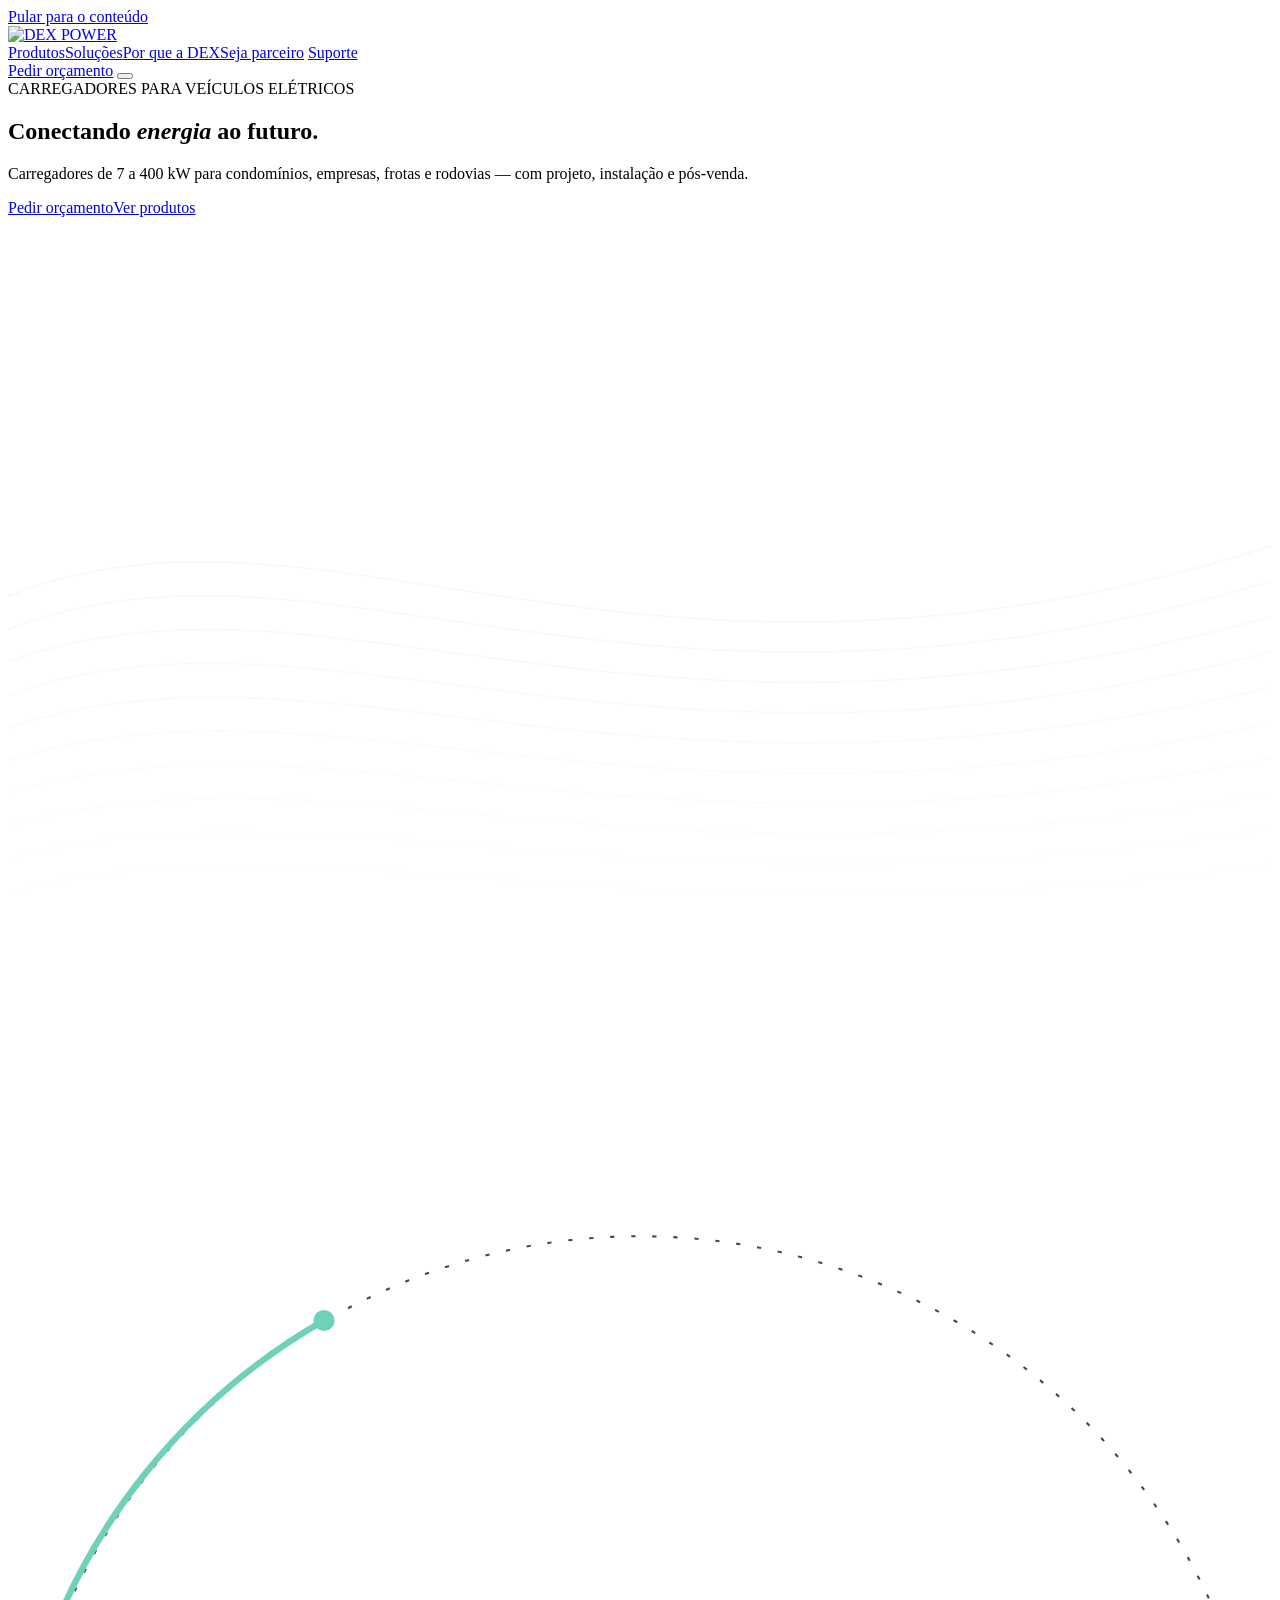
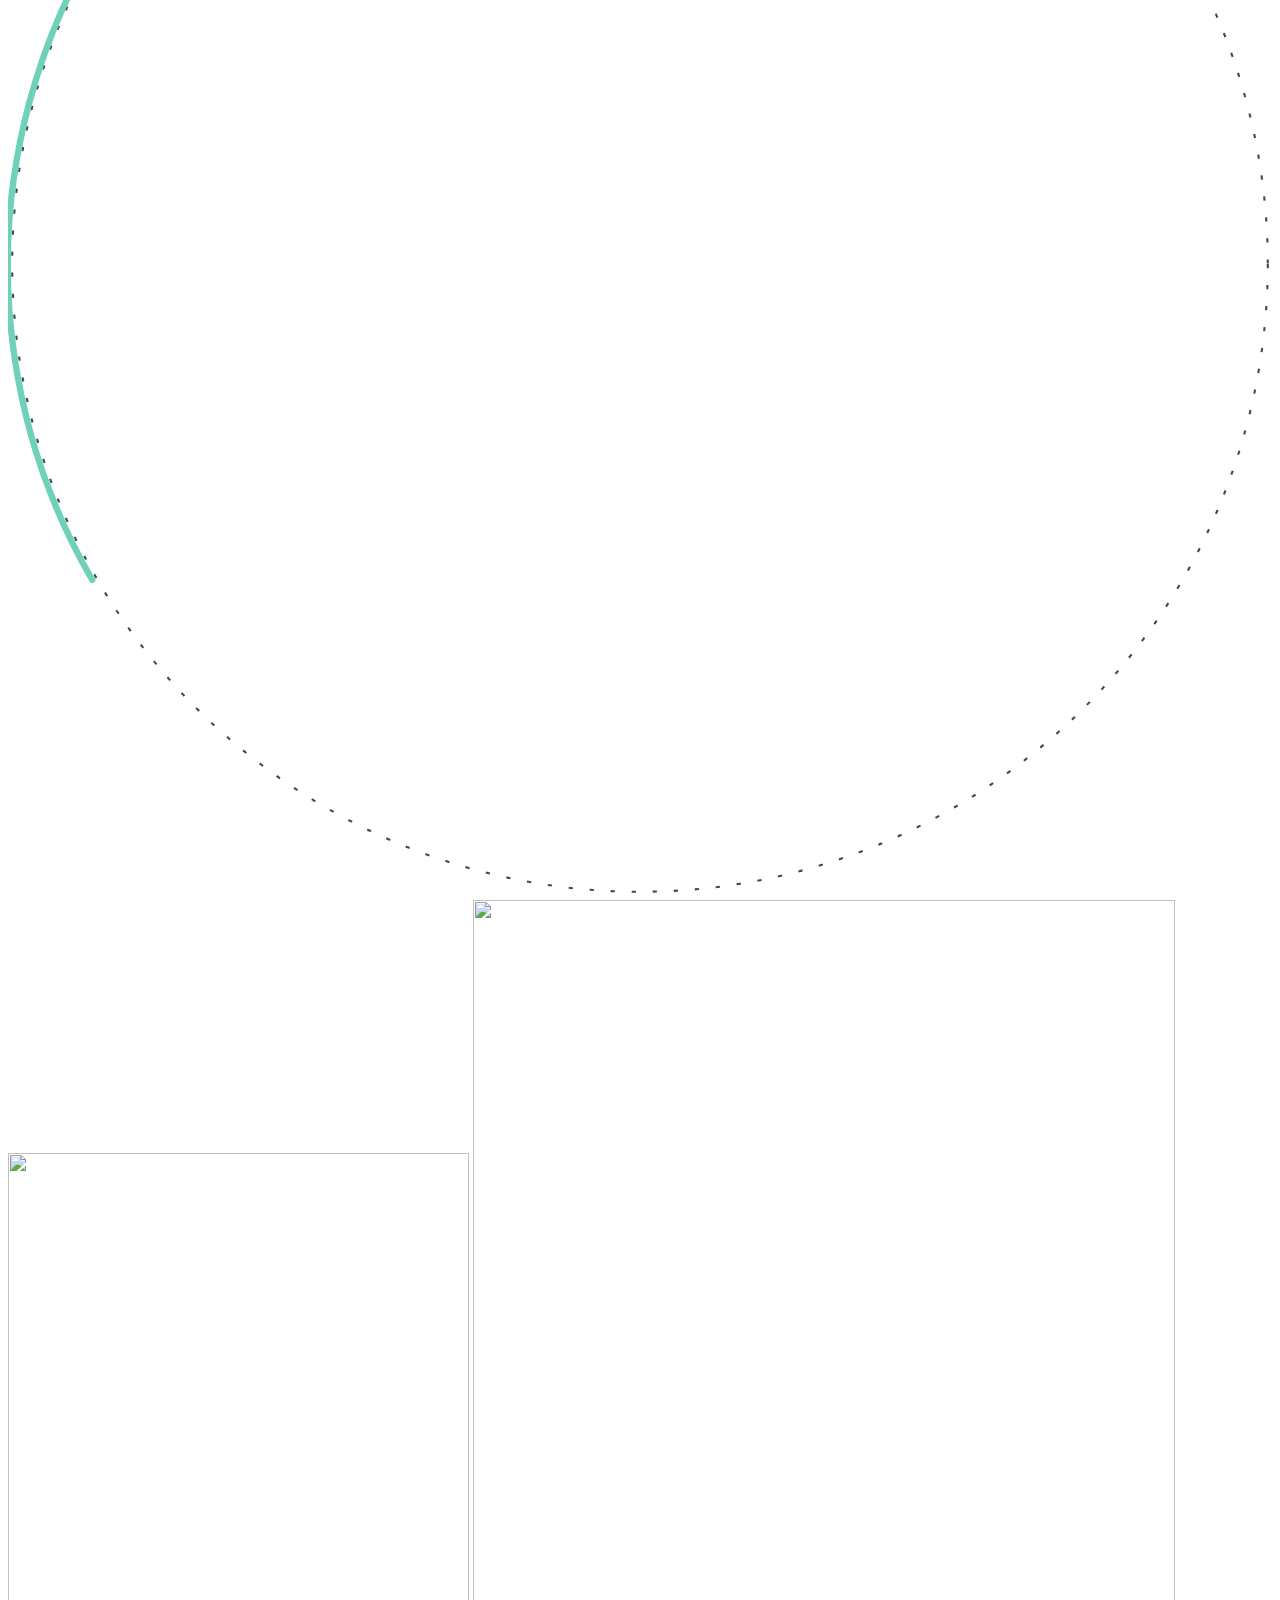
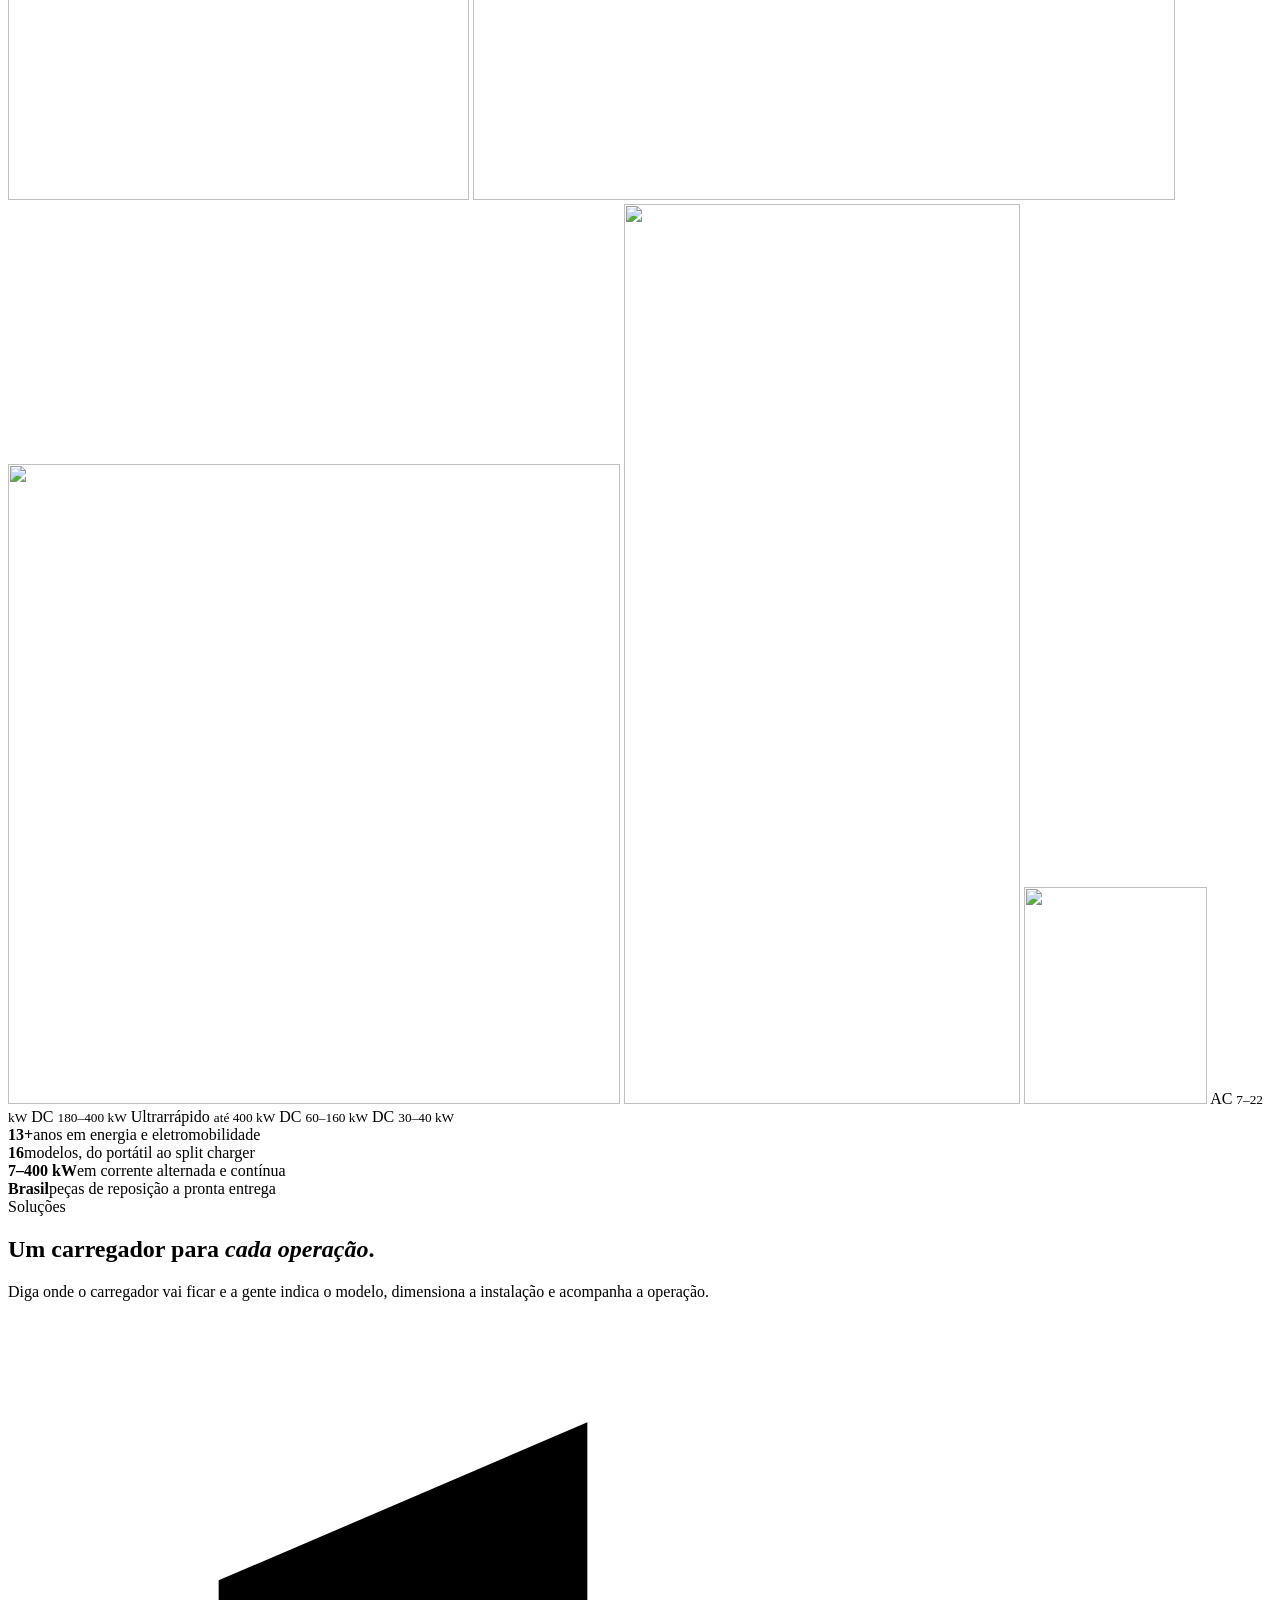
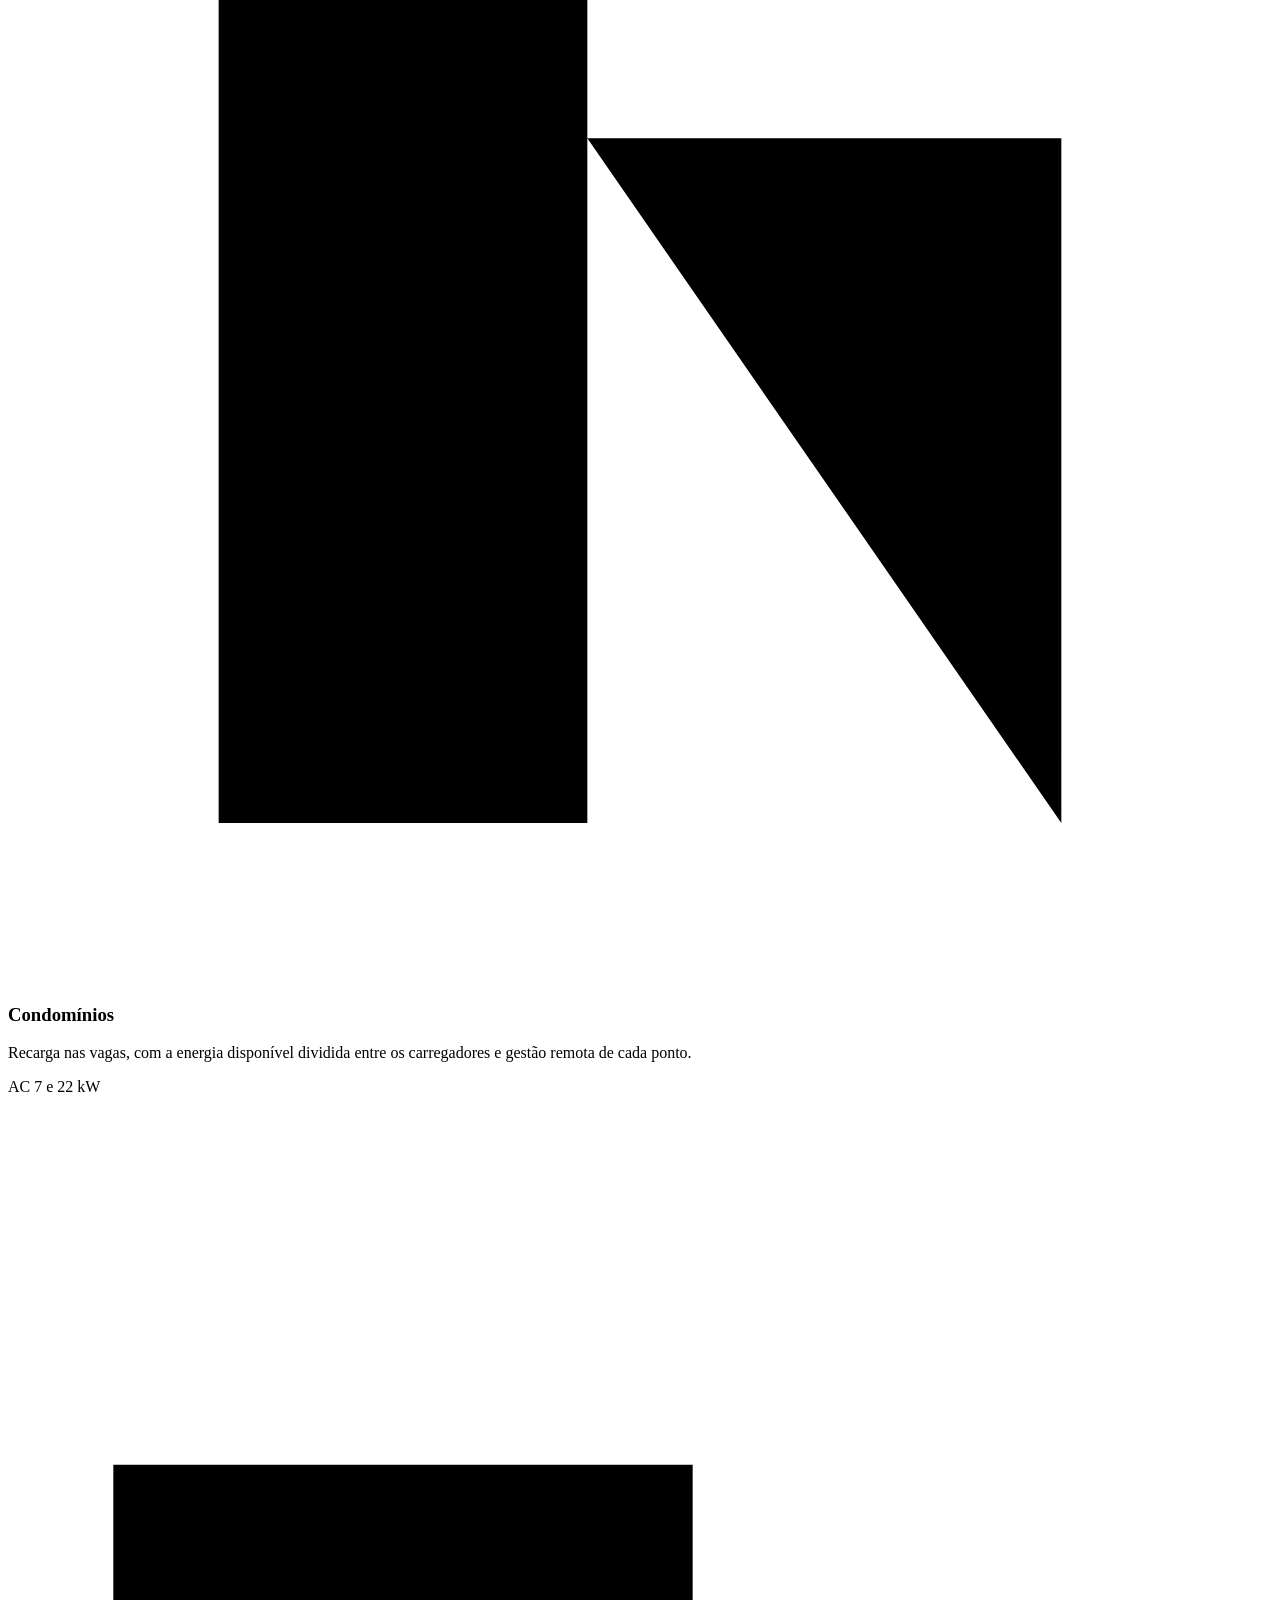
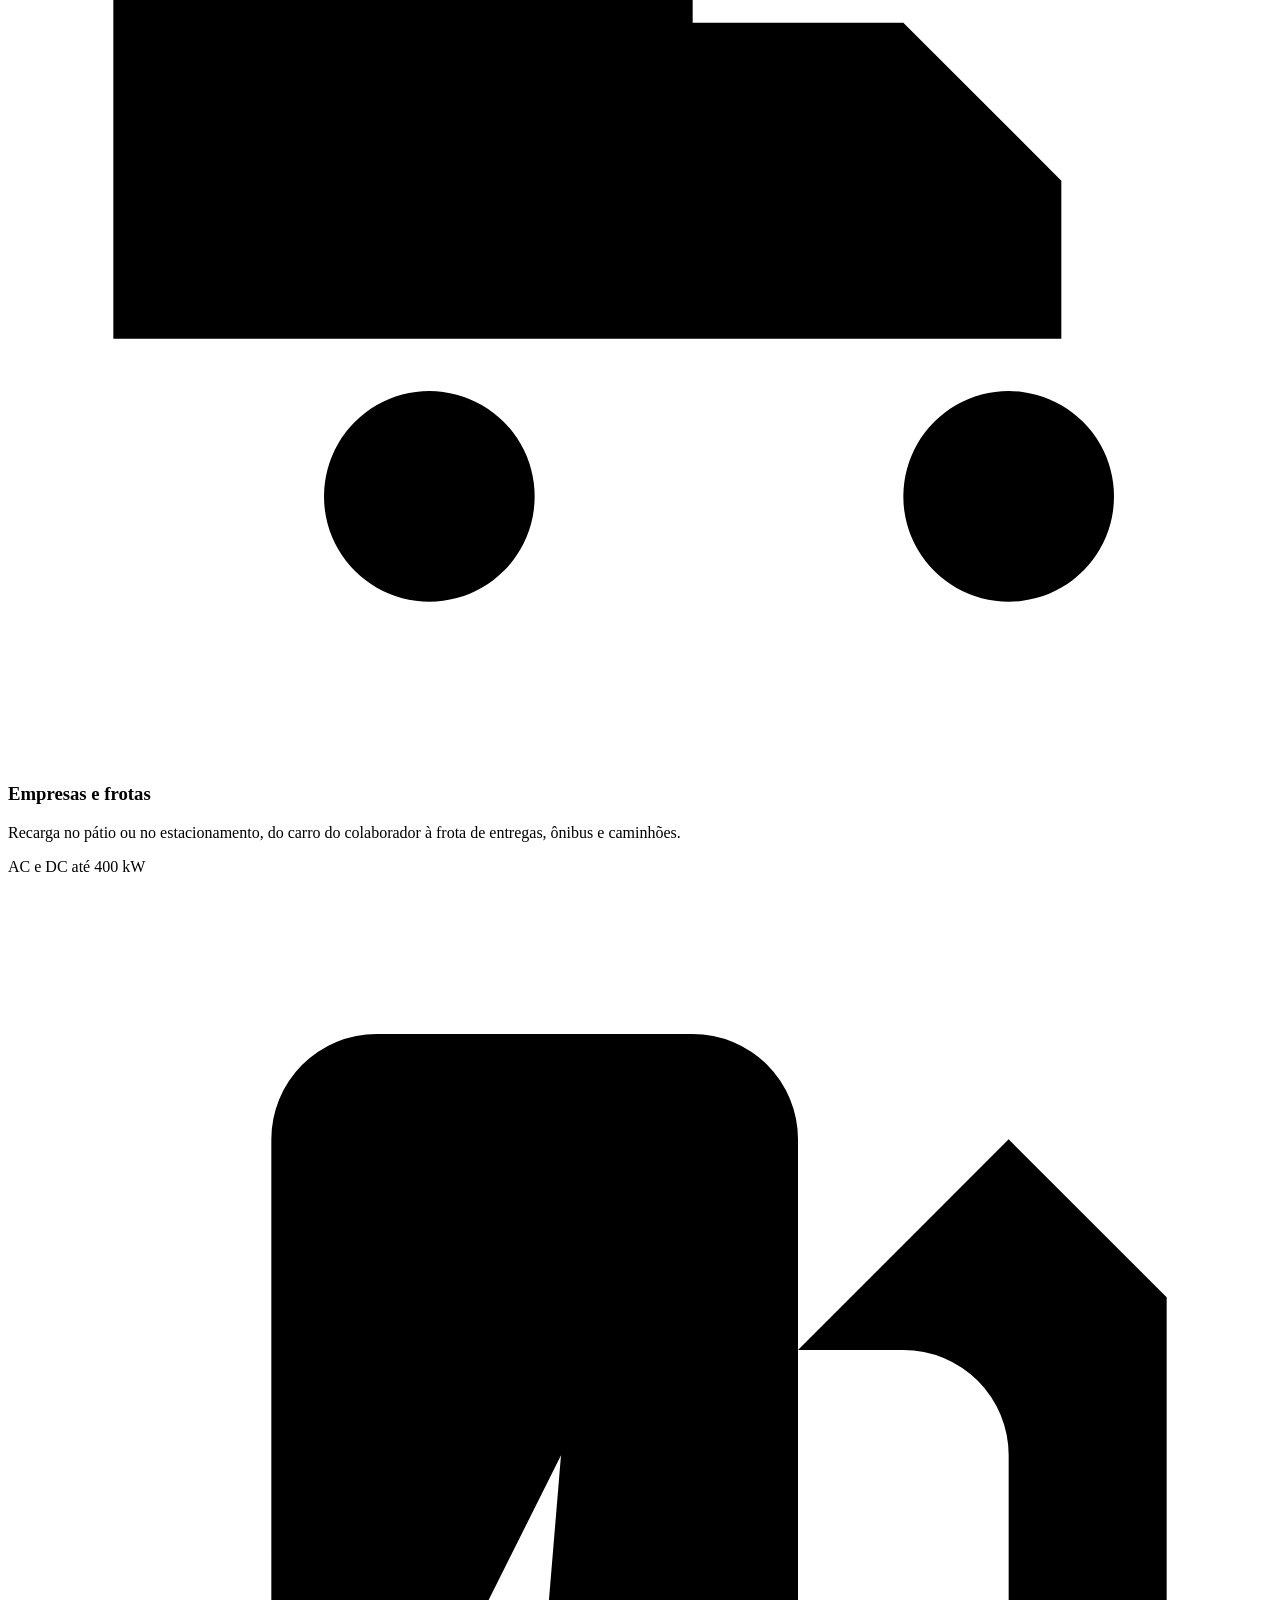
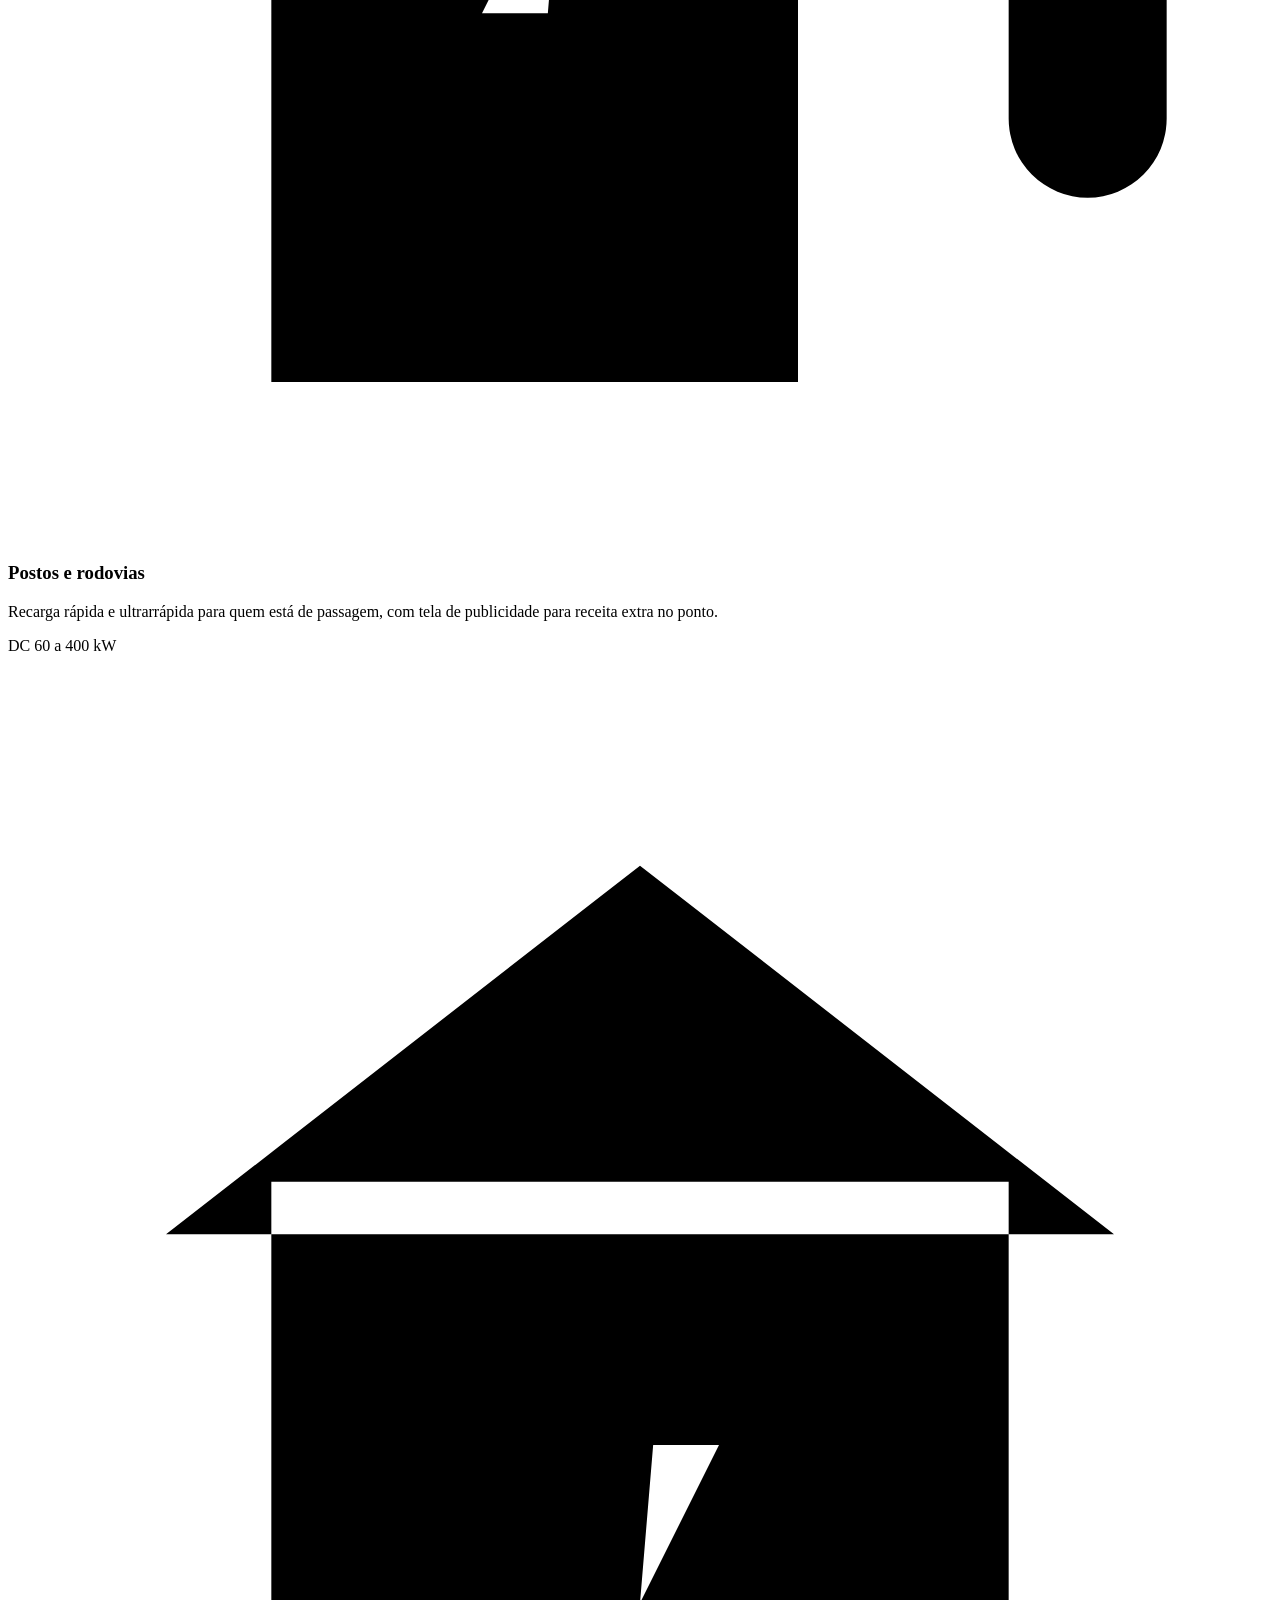
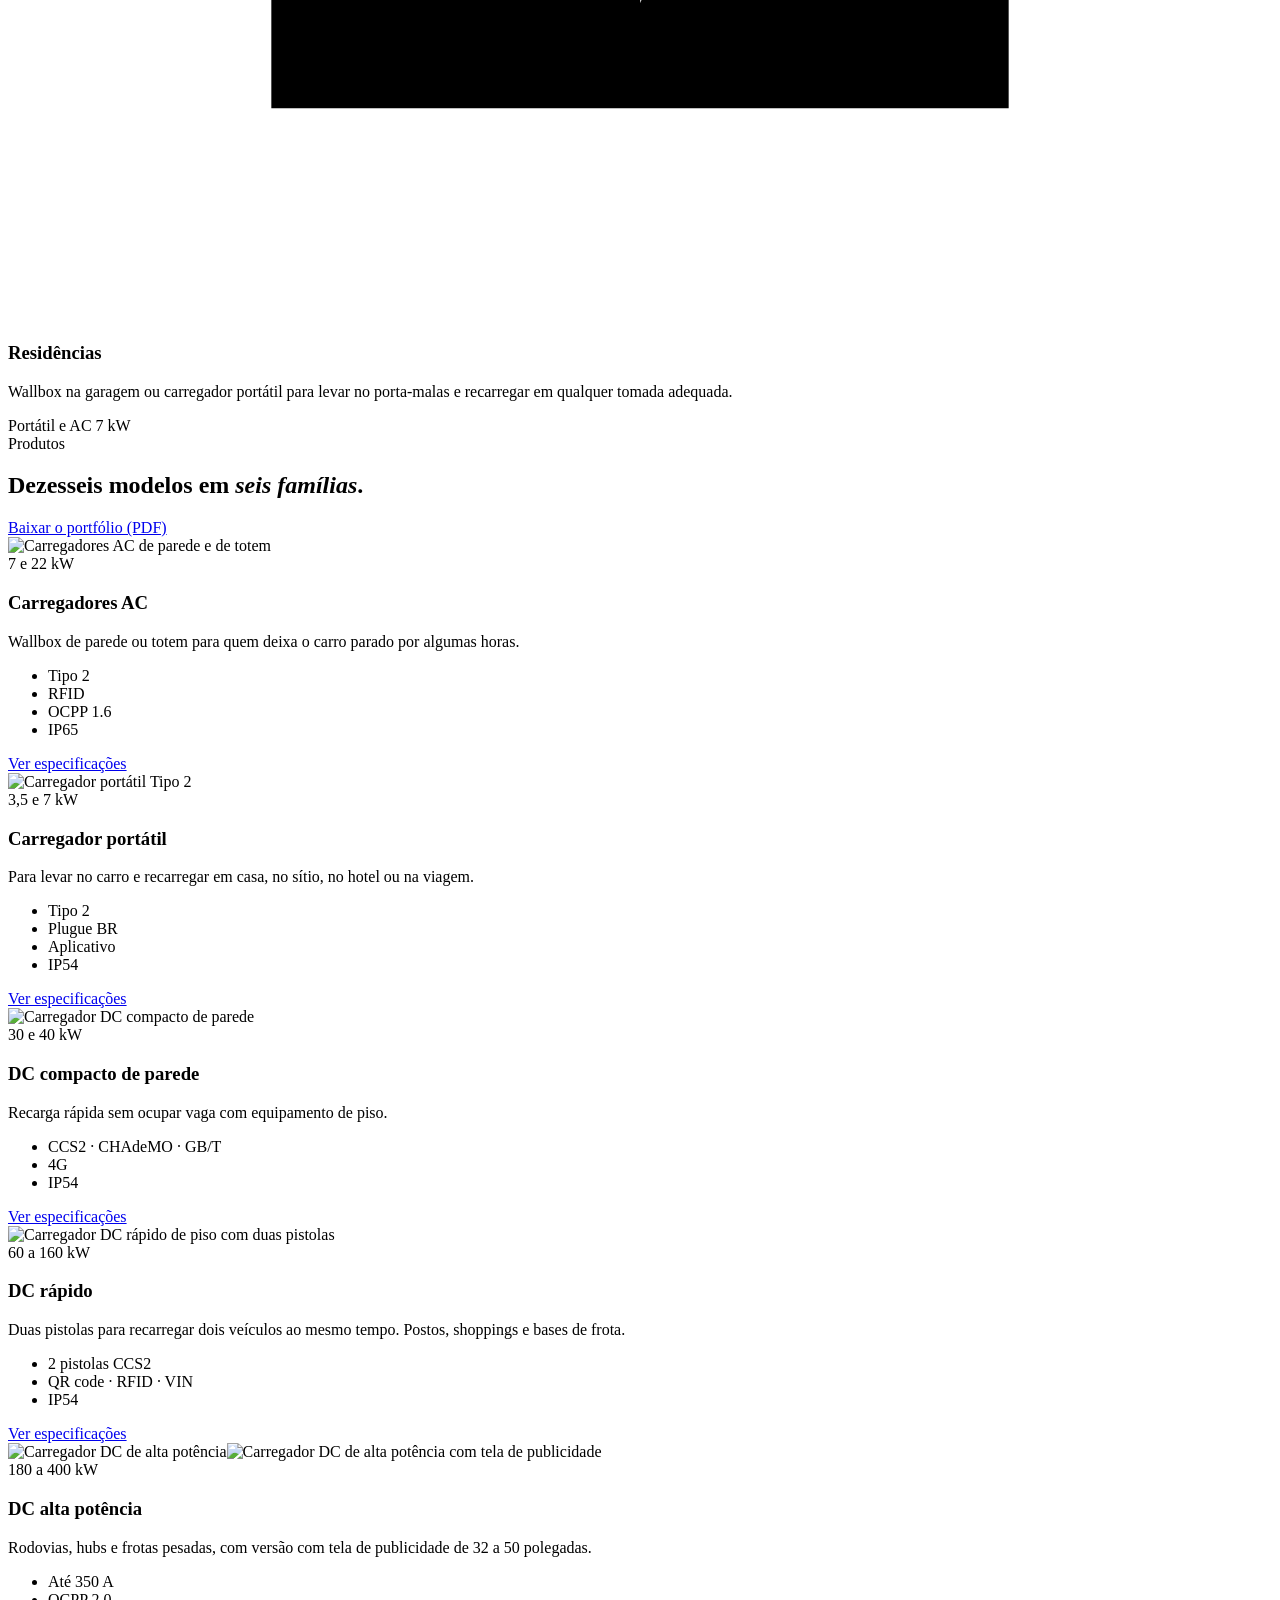
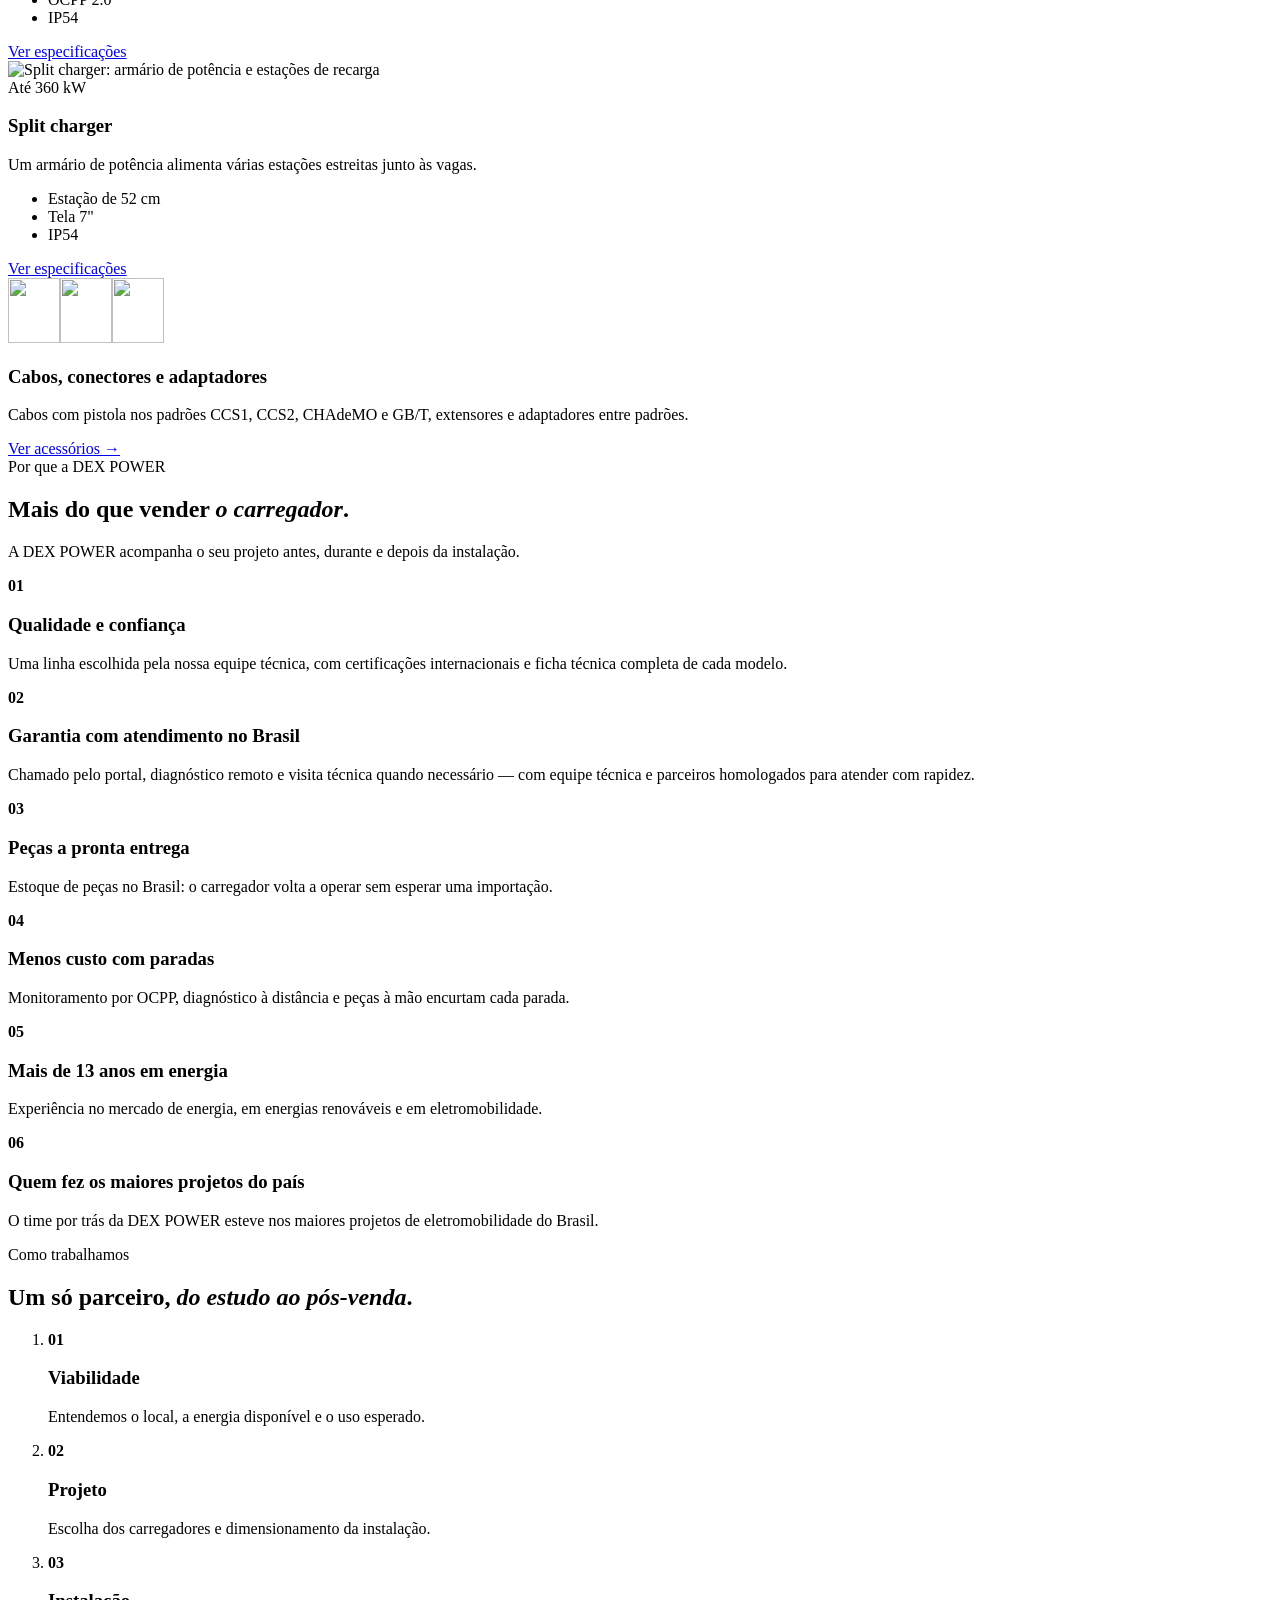
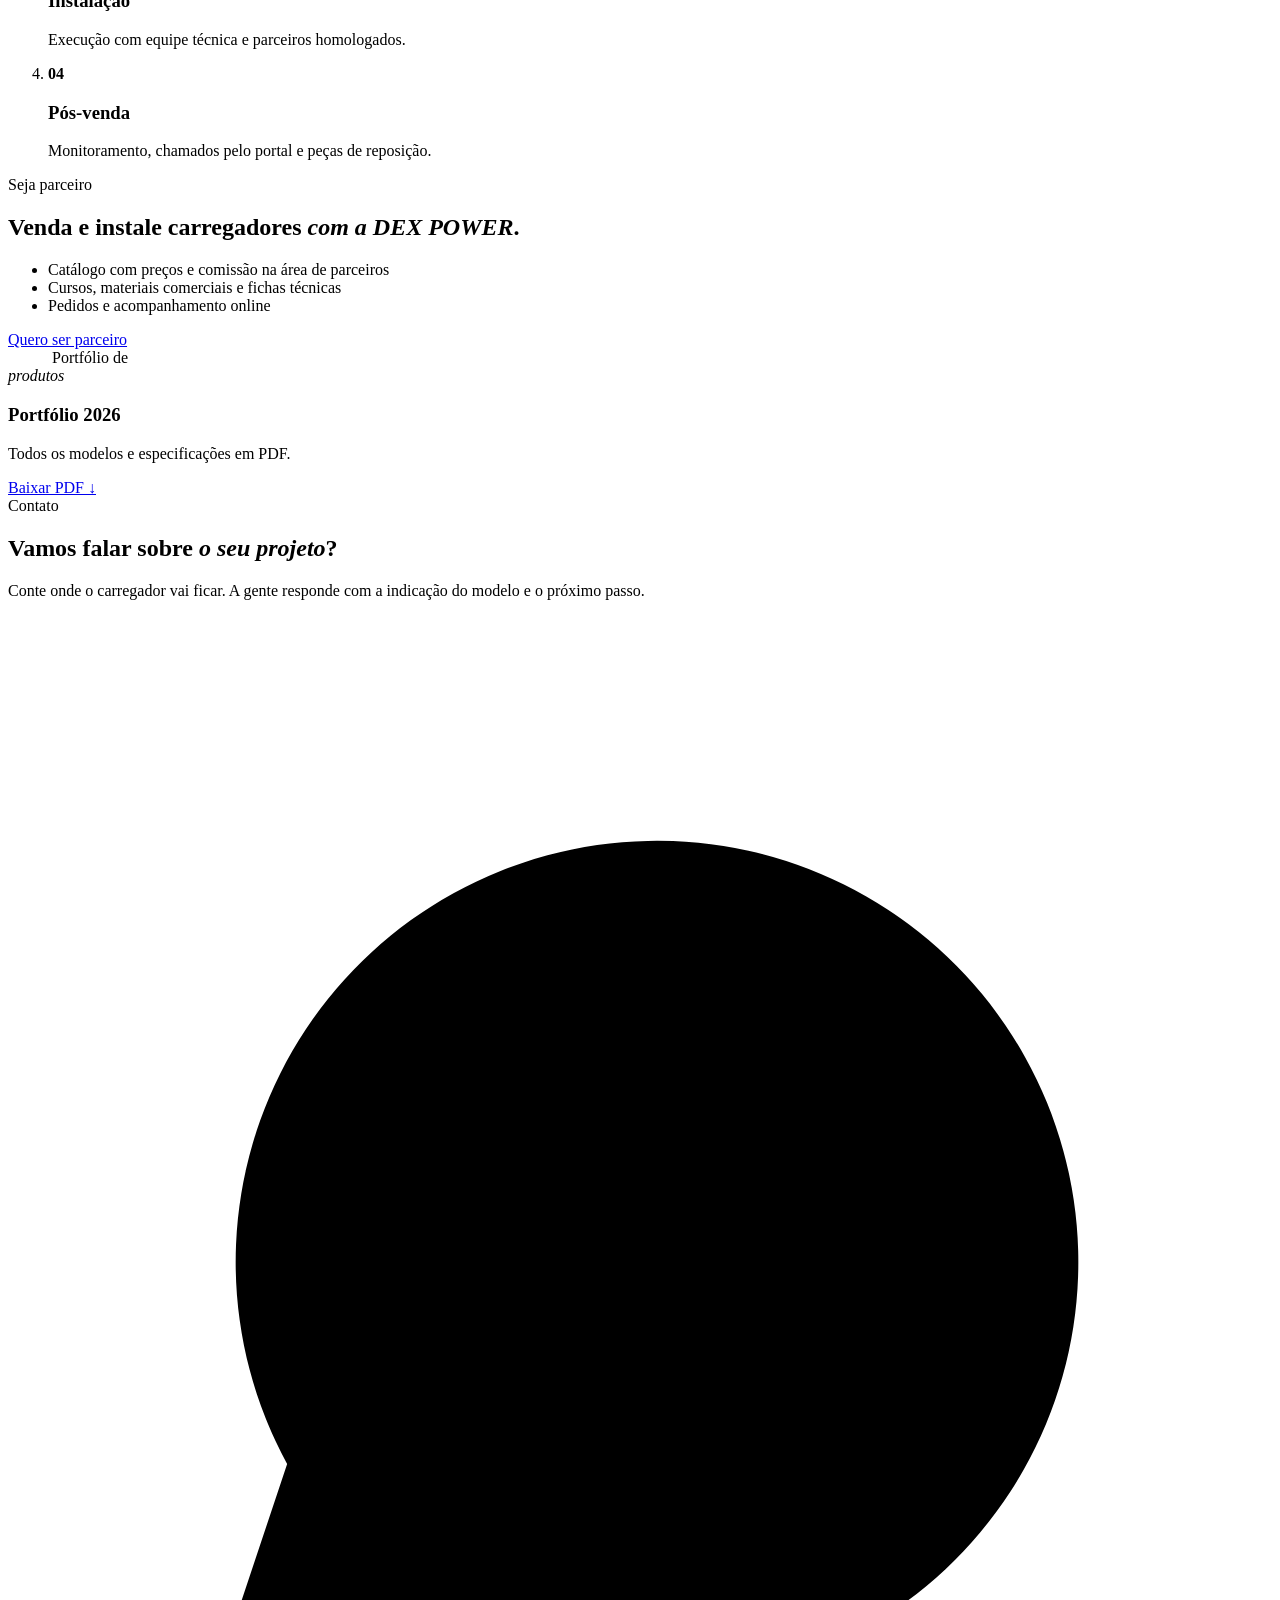
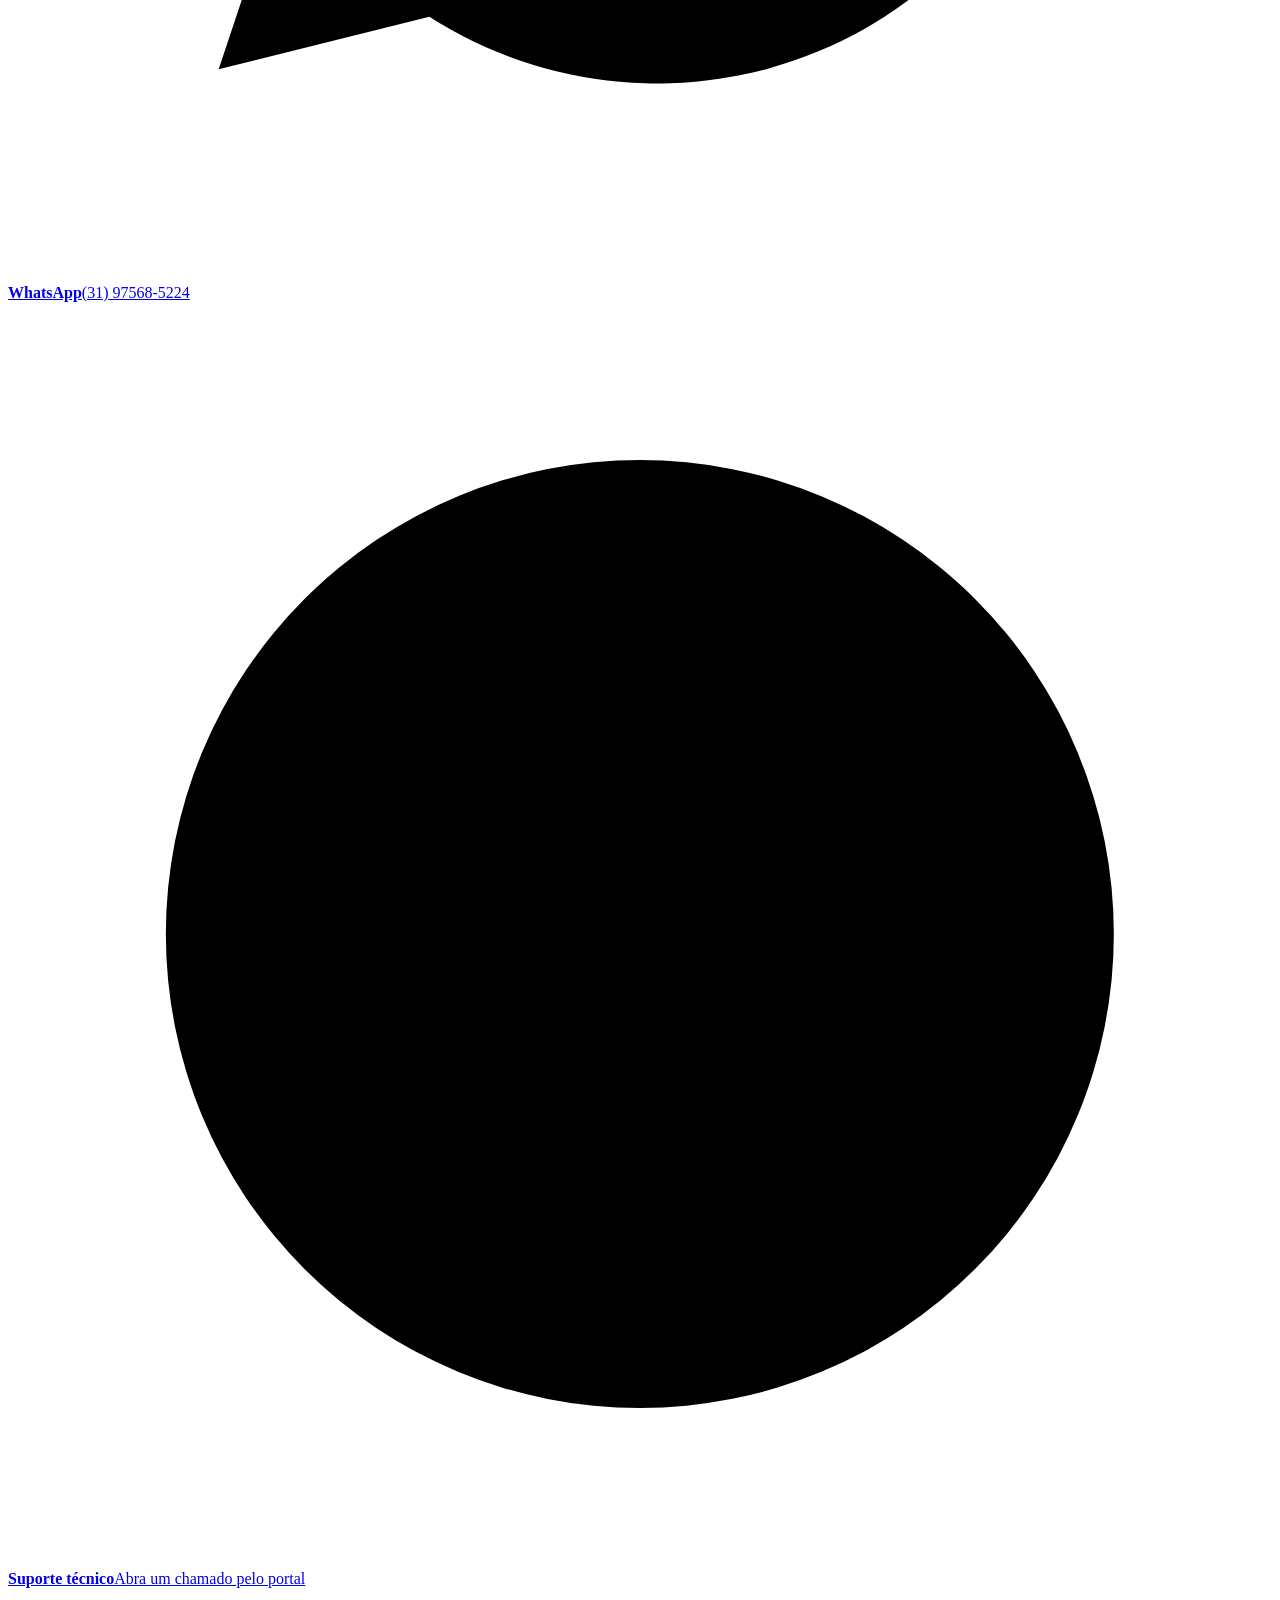
==== commit 5551b39d: "Site institucional DEX POWER: página inicial, privacidade, 404 e segurança Página inicial com a linh" ====
--- a/public/index.html
+++ b/public/index.html
@@ -2,8 +2,6 @@
 <html lang="pt-BR">
 <head>
 <meta charset="utf-8">
-<meta http-equiv="Content-Security-Policy" content="default-src 'self'; script-src 'self'; style-src 'self'; img-src 'self' data:; font-src 'self'; connect-src 'self'; frame-src 'none'; object-src 'none'; base-uri 'self'; form-action 'self'; upgrade-insecure-requests">
-<meta name="referrer" content="strict-origin-when-cross-origin">
 <meta name="viewport" content="width=device-width, initial-scale=1">
 <title>DEX POWER · Carregadores para veículos elétricos de 7 a 400 kW</title>
 <meta name="description" content="Carregadores para veículos elétricos de 7 a 400 kW para condomínios, empresas, frotas, postos e rodovias — com projeto, instalação e pós-venda.">
@@ -16,17 +14,17 @@
 <meta property="og:url" content="https://dexpower.com.br/">
 <meta property="og:image" content="https://dexpower.com.br/assets/img/og.png">
 <meta name="theme-color" content="#1c2629">
-<link rel="icon" href="favicon.svg" type="image/svg+xml">
-<link rel="preload" href="assets/fontes/sora.woff2" as="font" type="font/woff2" crossorigin>
-<link rel="stylesheet" href="assets/css/site.css">
-<script src="assets/js/site.js" defer></script>
+<link rel="icon" href="/favicon.svg" type="image/svg+xml">
+<link rel="preload" href="/assets/fontes/sora.woff2" as="font" type="font/woff2" crossorigin>
+<link rel="stylesheet" href="/assets/css/site.css">
+<script src="/assets/js/site.js" defer></script>
 </head>
 <body>
 <a class="pular" href="#conteudo">Pular para o conteúdo</a>
 
 <header class="topo">
   <div class="miolo">
-    <a class="logo" href="./" aria-label="DEX POWER — início"><img src="assets/img/logo-claro.svg" alt="DEX POWER" width="165" height="34"></a>
+    <a class="logo" href="/" aria-label="DEX POWER — início"><img src="/assets/img/logo-claro.svg" alt="DEX POWER" width="165" height="34"></a>
     <nav id="menu" aria-label="Principal">
       <a href="#produtos">Produtos</a><a href="#solucoes">Soluções</a><a href="#porque">Por que a DEX</a><a href="#parceiro">Seja parceiro</a>
       <a href="https://erp.dexpower.com.br/portal" rel="noopener">Suporte</a>
@@ -49,11 +47,11 @@
       <svg class="ondas" viewBox="0 0 1000 800" preserveAspectRatio="none" fill="none" aria-hidden="true"><path d="M0 300 C 250 200, 500 420, 1000 260" stroke="#6fd1b8" stroke-opacity="0.100" stroke-width="1.2"/><path d="M0 326 C 250 230, 500 438, 1000 288" stroke="#6fd1b8" stroke-opacity="0.092" stroke-width="1.2"/><path d="M0 352 C 250 260, 500 456, 1000 316" stroke="#6fd1b8" stroke-opacity="0.084" stroke-width="1.2"/><path d="M0 378 C 250 290, 500 474, 1000 344" stroke="#6fd1b8" stroke-opacity="0.076" stroke-width="1.2"/><path d="M0 404 C 250 320, 500 492, 1000 372" stroke="#6fd1b8" stroke-opacity="0.068" stroke-width="1.2"/><path d="M0 430 C 250 350, 500 510, 1000 400" stroke="#6fd1b8" stroke-opacity="0.060" stroke-width="1.2"/><path d="M0 456 C 250 380, 500 528, 1000 428" stroke="#6fd1b8" stroke-opacity="0.052" stroke-width="1.2"/><path d="M0 482 C 250 410, 500 546, 1000 456" stroke="#6fd1b8" stroke-opacity="0.044" stroke-width="1.2"/><path d="M0 508 C 250 440, 500 564, 1000 484" stroke="#6fd1b8" stroke-opacity="0.036" stroke-width="1.2"/><path d="M0 534 C 250 470, 500 582, 1000 512" stroke="#6fd1b8" stroke-opacity="0.028" stroke-width="1.2"/></svg>
       <svg class="anel" viewBox="0 0 600 600" fill="none" aria-hidden="true"><circle cx="300" cy="300" r="298" stroke="#3a4c51" stroke-dasharray="2 8"/><path d="M40 450 A298 298 0 0 1 150 42" stroke="#6fd1b8" stroke-width="3" stroke-linecap="round"/><circle cx="150" cy="42" r="5" fill="#6fd1b8"/></svg>
       <div class="disco"></div><div class="piso"></div><div class="linha-piso"></div>
-      <img class="p p-180" src="assets/img/dc-180-400kw.png" alt="" width="461" height="647">
-      <img class="p p-ultra" src="assets/img/dc-ultrarrapido.png" alt="" width="702" height="900">
-      <img class="p p-60" src="assets/img/dc-60-160kw.png" alt="" width="612" height="640">
-      <img class="p p-ac" src="assets/img/ac-totem.png" alt="" width="396" height="900">
-      <img class="p p-30" src="assets/img/dc-30-40kw.png" alt="" width="183" height="217">
+      <img class="p p-180" src="/assets/img/dc-180-400kw.png" alt="" width="461" height="647">
+      <img class="p p-ultra" src="/assets/img/dc-ultrarrapido.png" alt="" width="702" height="900">
+      <img class="p p-60" src="/assets/img/dc-60-160kw.png" alt="" width="612" height="640">
+      <img class="p p-ac" src="/assets/img/ac-totem.png" alt="" width="396" height="900">
+      <img class="p p-30" src="/assets/img/dc-30-40kw.png" alt="" width="183" height="217">
       <span class="selo s-ac">AC <small>7–22 kW</small></span>
       <span class="selo s-180">DC <small>180–400 kW</small></span>
       <span class="selo s-ultra">Ultrarrápido <small>até 400 kW</small></span>
@@ -109,56 +107,56 @@
   <div class="miolo">
     <div class="cab">
       <div><div class="chapeu">Produtos</div><h2 class="titulo-secao">Dezesseis modelos em <em>seis famílias</em>.</h2></div>
-      <a class="botao escuro" href="assets/docs/Portfolio_DEX_POWER.pdf" download>Baixar o portfólio (PDF)</a>
+      <a class="botao escuro" href="/assets/docs/Portfolio_DEX_POWER.pdf" download>Baixar o portfólio (PDF)</a>
     </div>
     <div class="grade">
       <article class="produto">
-        <div class="foto"><img src="assets/img/ac-7-22kw.jpg" alt="Carregadores AC de parede e de totem" width="1122" height="1215" loading="lazy"></div>
+        <div class="foto"><img src="/assets/img/ac-7-22kw.jpg" alt="Carregadores AC de parede e de totem" width="1122" height="1215" loading="lazy"></div>
         <div class="info"><div class="faixa">7 e 22 kW</div><h3>Carregadores AC</h3>
           <p>Wallbox de parede ou totem para quem deixa o carro parado por algumas horas.</p>
           <ul class="tags"><li>Tipo 2</li><li>RFID</li><li>OCPP 1.6</li><li>IP65</li></ul>
-          <a class="mais" href="assets/docs/Portfolio_DEX_POWER.pdf#page=3" target="_blank" rel="noopener">Ver especificações</a></div>
-      </article>
-      <article class="produto">
-        <div class="foto"><img src="assets/img/portatil.jpg" alt="Carregador portátil Tipo 2" width="800" height="800" loading="lazy"></div>
+          <a class="mais" href="/assets/docs/Portfolio_DEX_POWER.pdf#page=3" target="_blank" rel="noopener">Ver especificações</a></div>
+      </article>
+      <article class="produto">
+        <div class="foto"><img src="/assets/img/portatil.jpg" alt="Carregador portátil Tipo 2" width="800" height="800" loading="lazy"></div>
         <div class="info"><div class="faixa">3,5 e 7 kW</div><h3>Carregador portátil</h3>
           <p>Para levar no carro e recarregar em casa, no sítio, no hotel ou na viagem.</p>
           <ul class="tags"><li>Tipo 2</li><li>Plugue BR</li><li>Aplicativo</li><li>IP54</li></ul>
-          <a class="mais" href="assets/docs/Portfolio_DEX_POWER.pdf#page=4" target="_blank" rel="noopener">Ver especificações</a></div>
-      </article>
-      <article class="produto">
-        <div class="foto"><img src="assets/img/dc-30-40kw.png" alt="Carregador DC compacto de parede" width="183" height="217" loading="lazy"></div>
+          <a class="mais" href="/assets/docs/Portfolio_DEX_POWER.pdf#page=4" target="_blank" rel="noopener">Ver especificações</a></div>
+      </article>
+      <article class="produto">
+        <div class="foto"><img src="/assets/img/dc-30-40kw.png" alt="Carregador DC compacto de parede" width="183" height="217" loading="lazy"></div>
         <div class="info"><div class="faixa">30 e 40 kW</div><h3>DC compacto de parede</h3>
           <p>Recarga rápida sem ocupar vaga com equipamento de piso.</p>
           <ul class="tags"><li>CCS2 · CHAdeMO · GB/T</li><li>4G</li><li>IP54</li></ul>
-          <a class="mais" href="assets/docs/Portfolio_DEX_POWER.pdf#page=5" target="_blank" rel="noopener">Ver especificações</a></div>
-      </article>
-      <article class="produto">
-        <div class="foto"><img src="assets/img/dc-60-160kw.png" alt="Carregador DC rápido de piso com duas pistolas" width="612" height="640" loading="lazy"></div>
+          <a class="mais" href="/assets/docs/Portfolio_DEX_POWER.pdf#page=5" target="_blank" rel="noopener">Ver especificações</a></div>
+      </article>
+      <article class="produto">
+        <div class="foto"><img src="/assets/img/dc-60-160kw.png" alt="Carregador DC rápido de piso com duas pistolas" width="612" height="640" loading="lazy"></div>
         <div class="info"><div class="faixa">60 a 160 kW</div><h3>DC rápido</h3>
           <p>Duas pistolas para recarregar dois veículos ao mesmo tempo. Postos, shoppings e bases de frota.</p>
           <ul class="tags"><li>2 pistolas CCS2</li><li>QR code · RFID · VIN</li><li>IP54</li></ul>
-          <a class="mais" href="assets/docs/Portfolio_DEX_POWER.pdf#page=6" target="_blank" rel="noopener">Ver especificações</a></div>
-      </article>
-      <article class="produto">
-        <div class="foto dupla"><img src="assets/img/dc-180-400kw.png" alt="Carregador DC de alta potência" width="461" height="647" loading="lazy"><img src="assets/img/dc-ultrarrapido.png" alt="Carregador DC de alta potência com tela de publicidade" width="702" height="900" loading="lazy"></div>
+          <a class="mais" href="/assets/docs/Portfolio_DEX_POWER.pdf#page=6" target="_blank" rel="noopener">Ver especificações</a></div>
+      </article>
+      <article class="produto">
+        <div class="foto dupla"><img src="/assets/img/dc-180-400kw.png" alt="Carregador DC de alta potência" width="461" height="647" loading="lazy"><img src="/assets/img/dc-ultrarrapido.png" alt="Carregador DC de alta potência com tela de publicidade" width="702" height="900" loading="lazy"></div>
         <div class="info"><div class="faixa">180 a 400 kW</div><h3>DC alta potência</h3>
           <p>Rodovias, hubs e frotas pesadas, com versão com tela de publicidade de 32 a 50 polegadas.</p>
           <ul class="tags"><li>Até 350 A</li><li>OCPP 2.0</li><li>IP54</li></ul>
-          <a class="mais" href="assets/docs/Portfolio_DEX_POWER.pdf#page=7" target="_blank" rel="noopener">Ver especificações</a></div>
-      </article>
-      <article class="produto">
-        <div class="foto"><img src="assets/img/split-charger.png" alt="Split charger: armário de potência e estações de recarga" width="1100" height="528" loading="lazy"></div>
+          <a class="mais" href="/assets/docs/Portfolio_DEX_POWER.pdf#page=7" target="_blank" rel="noopener">Ver especificações</a></div>
+      </article>
+      <article class="produto">
+        <div class="foto"><img src="/assets/img/split-charger.png" alt="Split charger: armário de potência e estações de recarga" width="1100" height="528" loading="lazy"></div>
         <div class="info"><div class="faixa">Até 360 kW</div><h3>Split charger</h3>
           <p>Um armário de potência alimenta várias estações estreitas junto às vagas.</p>
           <ul class="tags"><li>Estação de 52 cm</li><li>Tela 7"</li><li>IP54</li></ul>
-          <a class="mais" href="assets/docs/Portfolio_DEX_POWER.pdf#page=8" target="_blank" rel="noopener">Ver especificações</a></div>
+          <a class="mais" href="/assets/docs/Portfolio_DEX_POWER.pdf#page=8" target="_blank" rel="noopener">Ver especificações</a></div>
       </article>
     </div>
     <div class="acess">
-      <div class="icones"><img src="assets/img/conector-ccs2.svg" alt="" width="52" height="65"><img src="assets/img/conector-chademo.svg" alt="" width="52" height="65"><img src="assets/img/conector-gbt.svg" alt="" width="52" height="65"></div>
+      <div class="icones"><img src="/assets/img/conector-ccs2.svg" alt="" width="52" height="65"><img src="/assets/img/conector-chademo.svg" alt="" width="52" height="65"><img src="/assets/img/conector-gbt.svg" alt="" width="52" height="65"></div>
       <div><h3>Cabos, conectores e adaptadores</h3><p>Cabos com pistola nos padrões CCS1, CCS2, CHAdeMO e GB/T, extensores e adaptadores entre padrões.</p></div>
-      <a class="link" href="assets/docs/Portfolio_DEX_POWER.pdf#page=9" target="_blank" rel="noopener">Ver acessórios →</a>
+      <a class="link" href="/assets/docs/Portfolio_DEX_POWER.pdf#page=9" target="_blank" rel="noopener">Ver acessórios →</a>
     </div>
   </div>
 </section>
@@ -205,8 +203,8 @@
       <div class="acoes">
         <a class="botao escuro" href="https://erp.dexpower.com.br/parceiros" rel="noopener">Quero ser parceiro</a>
         <div class="portfolio">
-          <div class="capinha"><img src="assets/img/logo-claro.svg" alt="" width="44" height="9"><span>Portfólio de<br><em>produtos</em></span></div>
-          <div><h3>Portfólio 2026</h3><p>Todos os modelos e especificações em PDF.</p><a href="assets/docs/Portfolio_DEX_POWER.pdf" download>Baixar PDF ↓</a></div>
+          <div class="capinha"><img src="/assets/img/logo-claro.svg" alt="" width="44" height="9"><span>Portfólio de<br><em>produtos</em></span></div>
+          <div><h3>Portfólio 2026</h3><p>Todos os modelos e especificações em PDF.</p><a href="/assets/docs/Portfolio_DEX_POWER.pdf" download>Baixar PDF ↓</a></div>
         </div>
       </div>
     </div>
@@ -233,7 +231,7 @@
       <label class="inteiro">Onde o carregador vai ficar?<select name="local"><option>Condomínio</option><option>Empresa ou frota</option><option>Posto ou rodovia</option><option>Residência</option><option>Outro</option></select></label>
       <label class="inteiro">Mensagem<textarea name="mensagem" maxlength="1000" placeholder="Quantas vagas, potência desejada, prazo…"></textarea></label>
       <p class="aviso" role="alert"></p>
-      <div class="rodape"><small>Ao enviar, abrimos uma conversa no WhatsApp com o seu pedido. Veja a nossa <a href="privacidade.html">política de privacidade</a>.</small><button class="botao cheio" type="submit">Enviar pedido</button></div>
+      <div class="rodape"><small>Ao enviar, abrimos uma conversa no WhatsApp com o seu pedido. Veja a nossa <a href="/privacidade.html">política de privacidade</a>.</small><button class="botao cheio" type="submit">Enviar pedido</button></div>
     </form>
   </div>
 </section>
@@ -242,10 +240,10 @@
 <footer class="rodape-site">
   <div class="miolo">
     <div class="grade">
-      <div><a class="logo" href="./"><img src="assets/img/logo-claro.svg" alt="DEX POWER" width="165" height="34"></a><p class="slogan">Conectando <em>energia</em><br>ao futuro.</p></div>
+      <div><a class="logo" href="/"><img src="/assets/img/logo-claro.svg" alt="DEX POWER" width="165" height="34"></a><p class="slogan">Conectando <em>energia</em><br>ao futuro.</p></div>
       <div><h4>Produtos</h4><ul><li><a href="#produtos">Carregadores AC</a></li><li><a href="#produtos">Carregador portátil</a></li><li><a href="#produtos">DC compacto e rápido</a></li><li><a href="#produtos">DC alta potência</a></li><li><a href="#produtos">Split charger</a></li><li><a href="#produtos">Cabos e adaptadores</a></li></ul></div>
       <div><h4>Empresa</h4><ul><li><a href="#porque">Por que a DEX</a></li><li><a href="#como">Como trabalhamos</a></li><li><a href="#parceiro">Seja parceiro</a></li><li><a href="https://erp.dexpower.com.br/parceiros" rel="noopener">Área de parceiros</a></li></ul></div>
-      <div><h4>Atendimento</h4><ul><li><a href="https://wa.me/5531975685224" target="_blank" rel="noopener">WhatsApp (31) 97568-5224</a></li><li><a href="https://erp.dexpower.com.br/portal" rel="noopener">Portal de chamados</a></li><li><a href="privacidade.html">Política de privacidade</a></li></ul></div>
+      <div><h4>Atendimento</h4><ul><li><a href="https://wa.me/5531975685224" target="_blank" rel="noopener">WhatsApp (31) 97568-5224</a></li><li><a href="https://erp.dexpower.com.br/portal" rel="noopener">Portal de chamados</a></li><li><a href="/privacidade.html">Política de privacidade</a></li></ul></div>
     </div>
     <div class="baixo"><span>© <span class="ano">2026</span> DEX POWER</span><span>dexpower.com.br</span></div>
   </div>
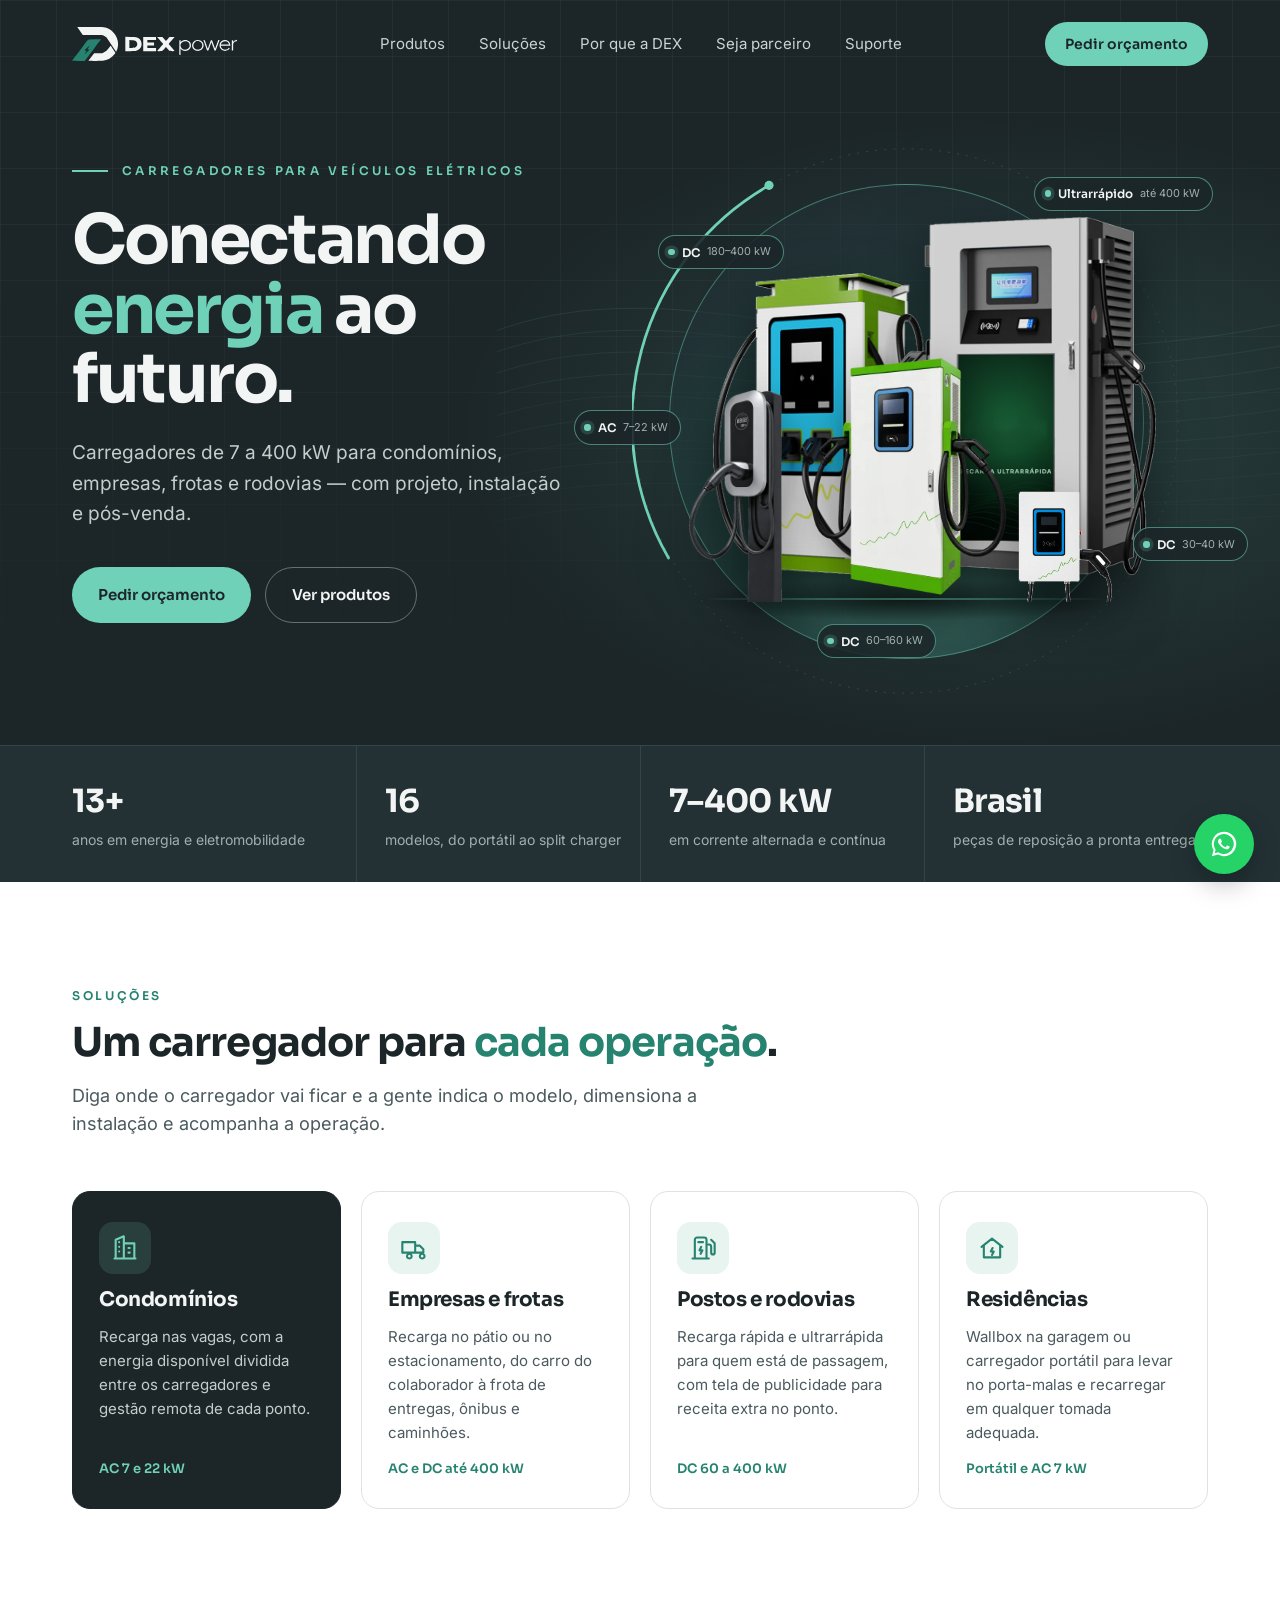
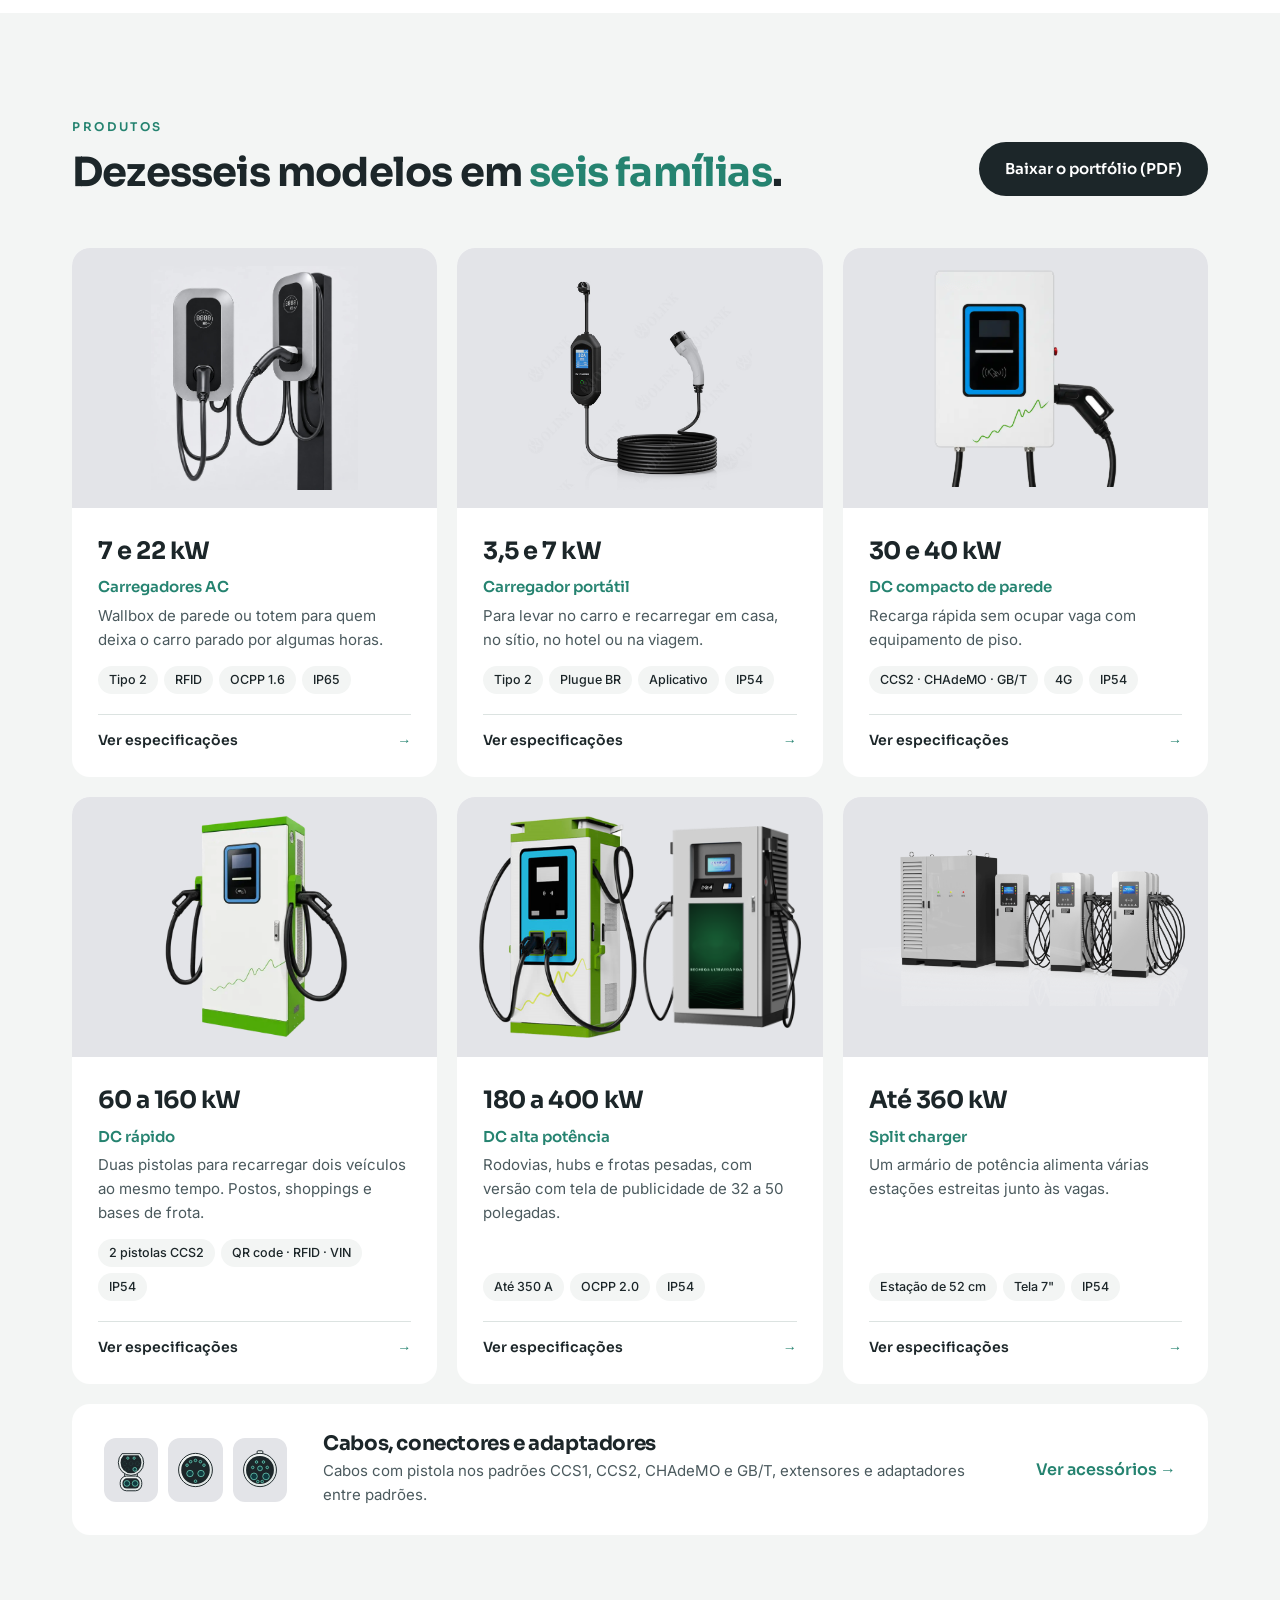
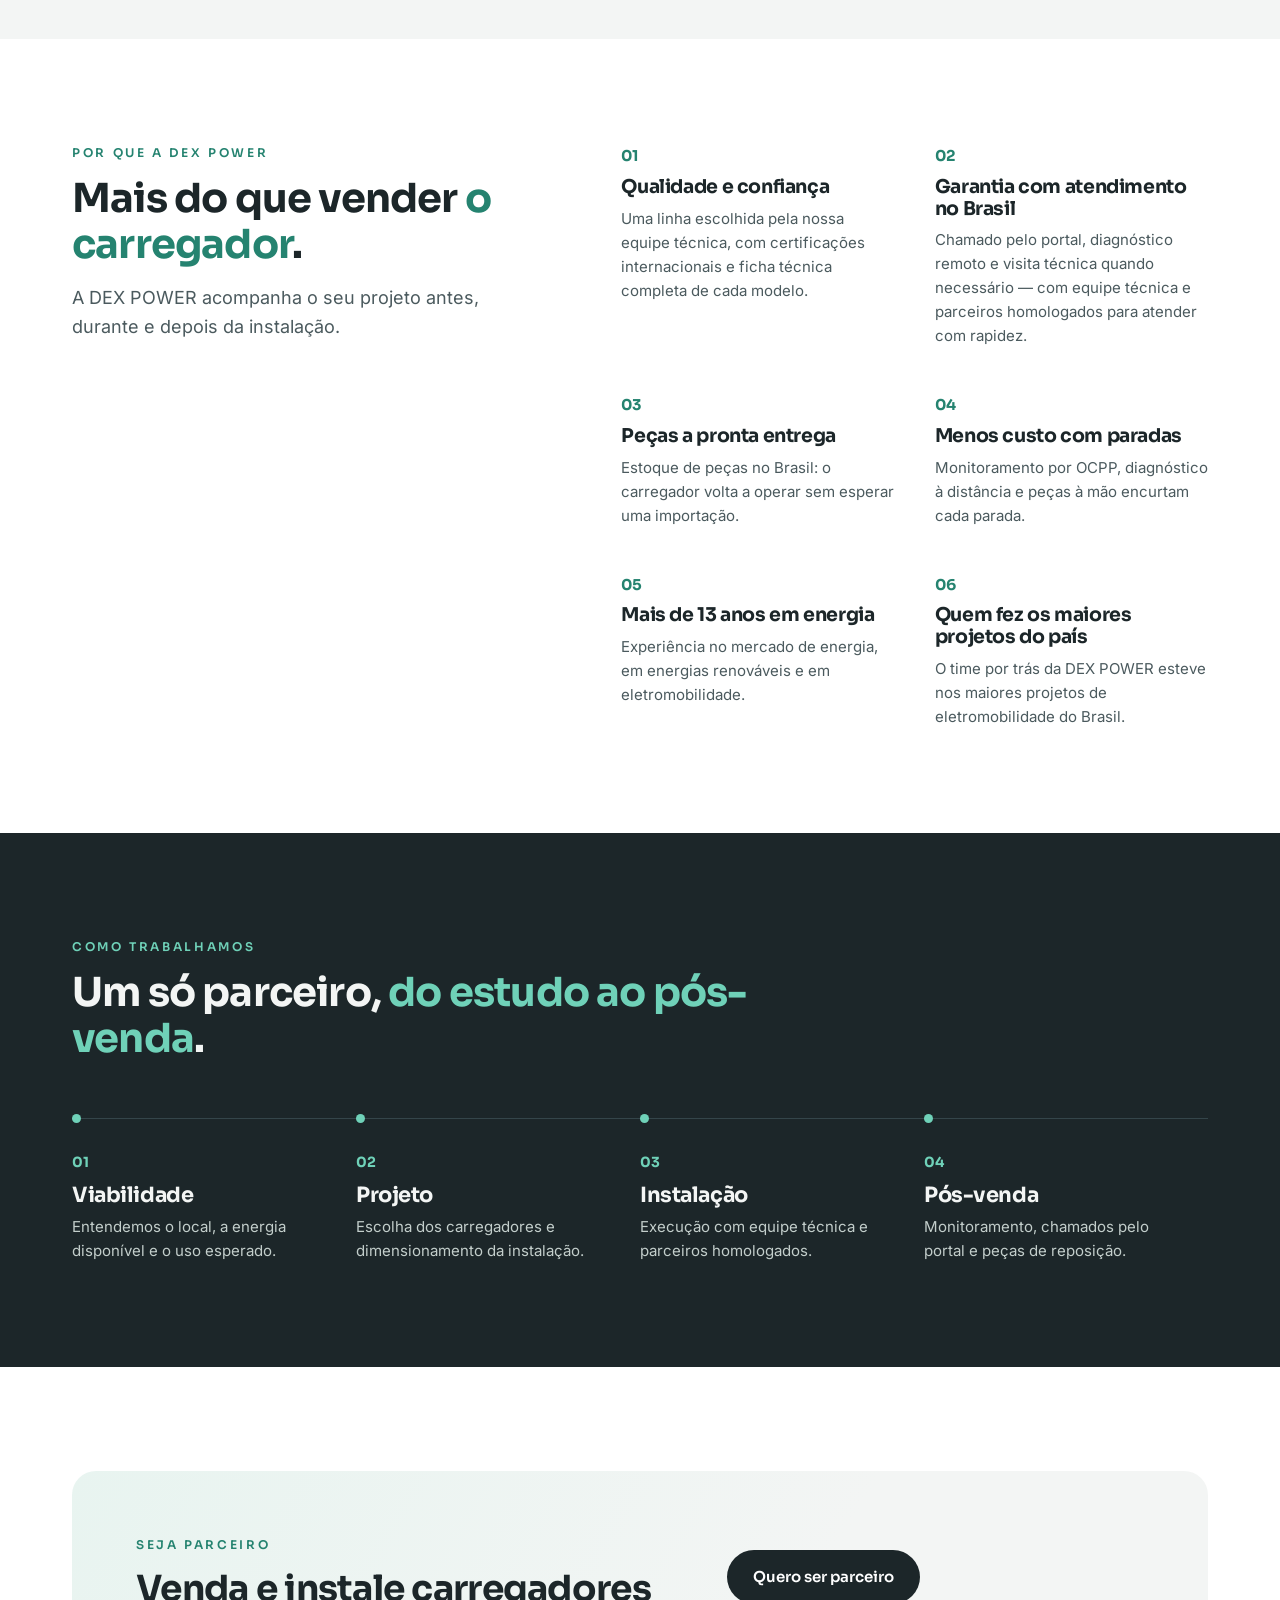
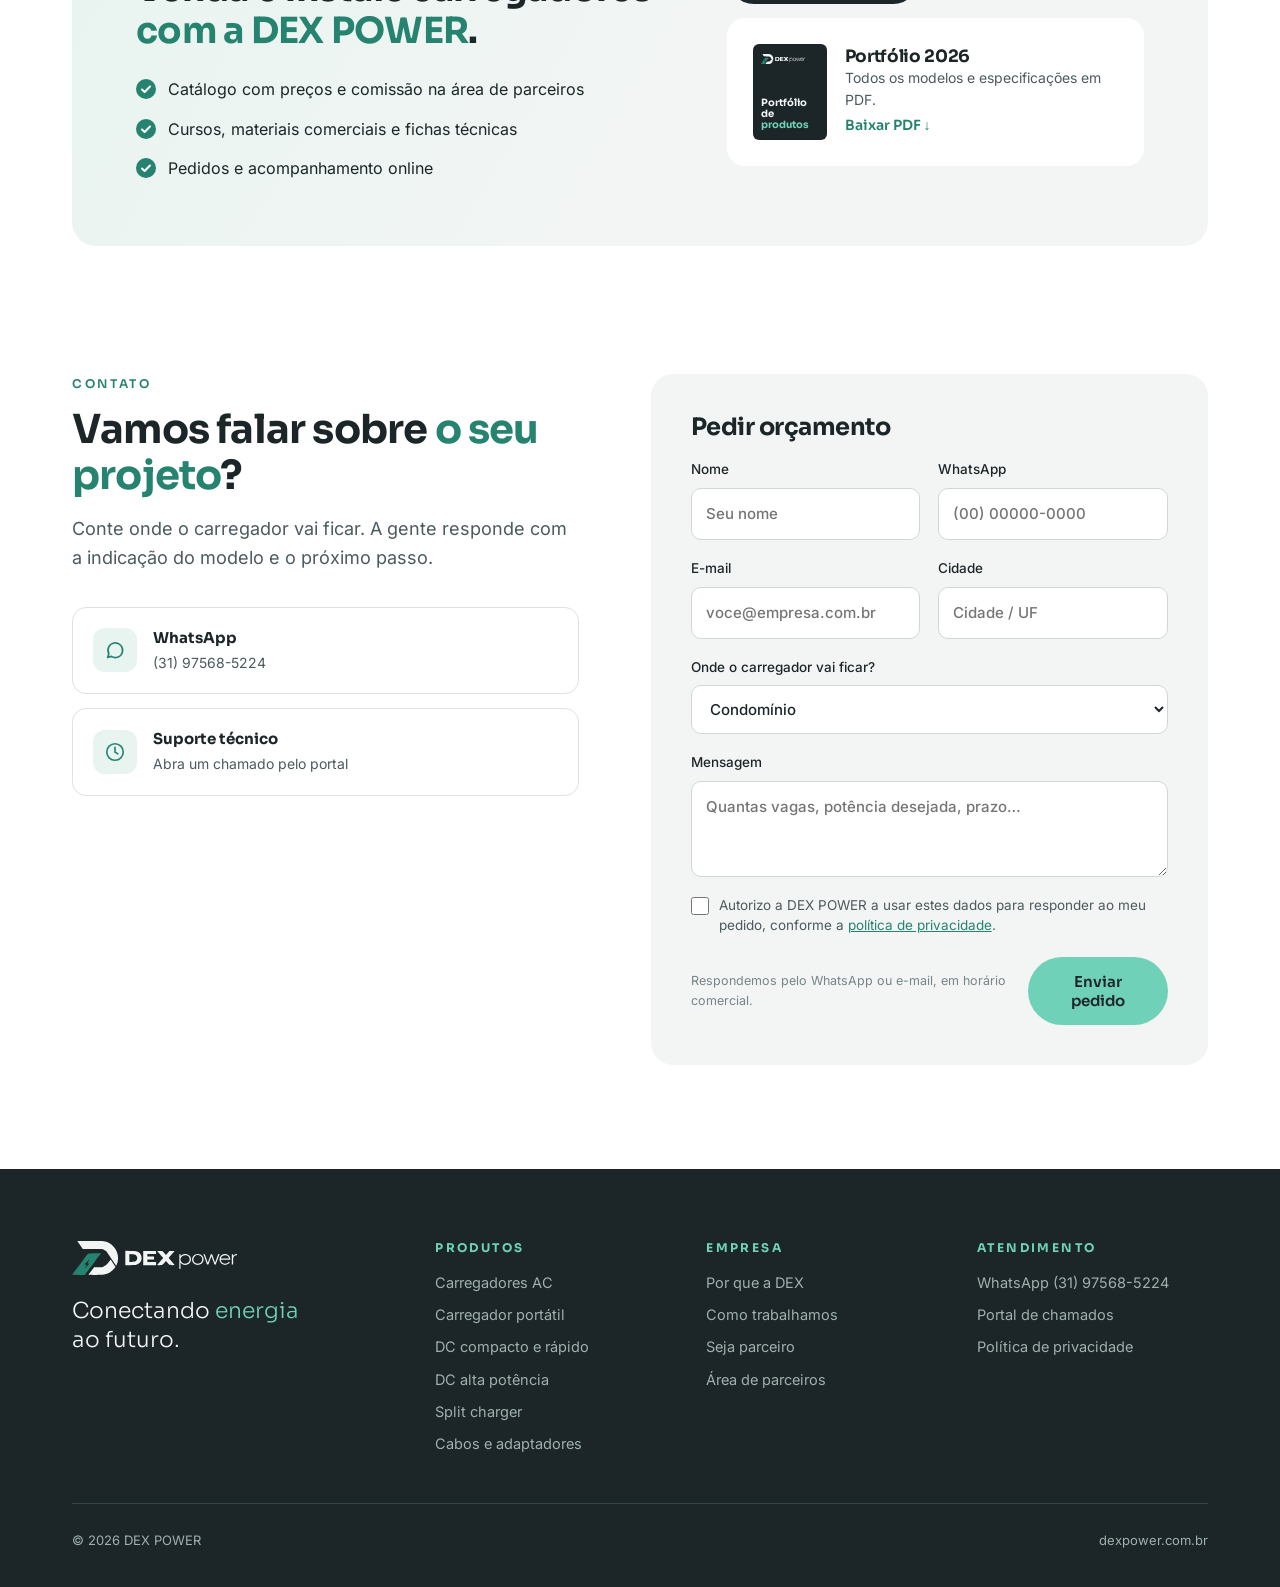
==== commit 3c953a25: "Pedido de orçamento vira lead no ERP O formulário envia para o formulário público "site" do ERP (erp" ====
--- a/public/index.html
+++ b/public/index.html
@@ -2,6 +2,8 @@
 <html lang="pt-BR">
 <head>
 <meta charset="utf-8">
+<meta http-equiv="Content-Security-Policy" content="default-src 'self'; script-src 'self'; style-src 'self'; img-src 'self' data:; font-src 'self'; connect-src 'self' https://erp.dexpower.com.br; frame-src 'none'; object-src 'none'; base-uri 'self'; form-action 'self'; upgrade-insecure-requests">
+<meta name="referrer" content="strict-origin-when-cross-origin">
 <meta name="viewport" content="width=device-width, initial-scale=1">
 <title>DEX POWER · Carregadores para veículos elétricos de 7 a 400 kW</title>
 <meta name="description" content="Carregadores para veículos elétricos de 7 a 400 kW para condomínios, empresas, frotas, postos e rodovias — com projeto, instalação e pós-venda.">
@@ -14,17 +16,17 @@
 <meta property="og:url" content="https://dexpower.com.br/">
 <meta property="og:image" content="https://dexpower.com.br/assets/img/og.png">
 <meta name="theme-color" content="#1c2629">
-<link rel="icon" href="/favicon.svg" type="image/svg+xml">
-<link rel="preload" href="/assets/fontes/sora.woff2" as="font" type="font/woff2" crossorigin>
-<link rel="stylesheet" href="/assets/css/site.css">
-<script src="/assets/js/site.js" defer></script>
+<link rel="icon" href="favicon.svg" type="image/svg+xml">
+<link rel="preload" href="assets/fontes/sora.woff2" as="font" type="font/woff2" crossorigin>
+<link rel="stylesheet" href="assets/css/site.css">
+<script src="assets/js/site.js" defer></script>
 </head>
 <body>
 <a class="pular" href="#conteudo">Pular para o conteúdo</a>
 
 <header class="topo">
   <div class="miolo">
-    <a class="logo" href="/" aria-label="DEX POWER — início"><img src="/assets/img/logo-claro.svg" alt="DEX POWER" width="165" height="34"></a>
+    <a class="logo" href="./" aria-label="DEX POWER — início"><img src="assets/img/logo-claro.svg" alt="DEX POWER" width="165" height="34"></a>
     <nav id="menu" aria-label="Principal">
       <a href="#produtos">Produtos</a><a href="#solucoes">Soluções</a><a href="#porque">Por que a DEX</a><a href="#parceiro">Seja parceiro</a>
       <a href="https://erp.dexpower.com.br/portal" rel="noopener">Suporte</a>
@@ -47,11 +49,11 @@
       <svg class="ondas" viewBox="0 0 1000 800" preserveAspectRatio="none" fill="none" aria-hidden="true"><path d="M0 300 C 250 200, 500 420, 1000 260" stroke="#6fd1b8" stroke-opacity="0.100" stroke-width="1.2"/><path d="M0 326 C 250 230, 500 438, 1000 288" stroke="#6fd1b8" stroke-opacity="0.092" stroke-width="1.2"/><path d="M0 352 C 250 260, 500 456, 1000 316" stroke="#6fd1b8" stroke-opacity="0.084" stroke-width="1.2"/><path d="M0 378 C 250 290, 500 474, 1000 344" stroke="#6fd1b8" stroke-opacity="0.076" stroke-width="1.2"/><path d="M0 404 C 250 320, 500 492, 1000 372" stroke="#6fd1b8" stroke-opacity="0.068" stroke-width="1.2"/><path d="M0 430 C 250 350, 500 510, 1000 400" stroke="#6fd1b8" stroke-opacity="0.060" stroke-width="1.2"/><path d="M0 456 C 250 380, 500 528, 1000 428" stroke="#6fd1b8" stroke-opacity="0.052" stroke-width="1.2"/><path d="M0 482 C 250 410, 500 546, 1000 456" stroke="#6fd1b8" stroke-opacity="0.044" stroke-width="1.2"/><path d="M0 508 C 250 440, 500 564, 1000 484" stroke="#6fd1b8" stroke-opacity="0.036" stroke-width="1.2"/><path d="M0 534 C 250 470, 500 582, 1000 512" stroke="#6fd1b8" stroke-opacity="0.028" stroke-width="1.2"/></svg>
       <svg class="anel" viewBox="0 0 600 600" fill="none" aria-hidden="true"><circle cx="300" cy="300" r="298" stroke="#3a4c51" stroke-dasharray="2 8"/><path d="M40 450 A298 298 0 0 1 150 42" stroke="#6fd1b8" stroke-width="3" stroke-linecap="round"/><circle cx="150" cy="42" r="5" fill="#6fd1b8"/></svg>
       <div class="disco"></div><div class="piso"></div><div class="linha-piso"></div>
-      <img class="p p-180" src="/assets/img/dc-180-400kw.png" alt="" width="461" height="647">
-      <img class="p p-ultra" src="/assets/img/dc-ultrarrapido.png" alt="" width="702" height="900">
-      <img class="p p-60" src="/assets/img/dc-60-160kw.png" alt="" width="612" height="640">
-      <img class="p p-ac" src="/assets/img/ac-totem.png" alt="" width="396" height="900">
-      <img class="p p-30" src="/assets/img/dc-30-40kw.png" alt="" width="183" height="217">
+      <img class="p p-180" src="assets/img/dc-180-400kw.png" alt="" width="461" height="647">
+      <img class="p p-ultra" src="assets/img/dc-ultrarrapido.png" alt="" width="702" height="900">
+      <img class="p p-60" src="assets/img/dc-60-160kw.png" alt="" width="612" height="640">
+      <img class="p p-ac" src="assets/img/ac-totem.png" alt="" width="396" height="900">
+      <img class="p p-30" src="assets/img/dc-30-40kw.png" alt="" width="183" height="217">
       <span class="selo s-ac">AC <small>7–22 kW</small></span>
       <span class="selo s-180">DC <small>180–400 kW</small></span>
       <span class="selo s-ultra">Ultrarrápido <small>até 400 kW</small></span>
@@ -107,56 +109,56 @@
   <div class="miolo">
     <div class="cab">
       <div><div class="chapeu">Produtos</div><h2 class="titulo-secao">Dezesseis modelos em <em>seis famílias</em>.</h2></div>
-      <a class="botao escuro" href="/assets/docs/Portfolio_DEX_POWER.pdf" download>Baixar o portfólio (PDF)</a>
+      <a class="botao escuro" href="assets/docs/Portfolio_DEX_POWER.pdf" download>Baixar o portfólio (PDF)</a>
     </div>
     <div class="grade">
       <article class="produto">
-        <div class="foto"><img src="/assets/img/ac-7-22kw.jpg" alt="Carregadores AC de parede e de totem" width="1122" height="1215" loading="lazy"></div>
+        <div class="foto"><img src="assets/img/ac-7-22kw.jpg" alt="Carregadores AC de parede e de totem" width="1122" height="1215" loading="lazy"></div>
         <div class="info"><div class="faixa">7 e 22 kW</div><h3>Carregadores AC</h3>
           <p>Wallbox de parede ou totem para quem deixa o carro parado por algumas horas.</p>
           <ul class="tags"><li>Tipo 2</li><li>RFID</li><li>OCPP 1.6</li><li>IP65</li></ul>
-          <a class="mais" href="/assets/docs/Portfolio_DEX_POWER.pdf#page=3" target="_blank" rel="noopener">Ver especificações</a></div>
-      </article>
-      <article class="produto">
-        <div class="foto"><img src="/assets/img/portatil.jpg" alt="Carregador portátil Tipo 2" width="800" height="800" loading="lazy"></div>
+          <a class="mais" href="assets/docs/Portfolio_DEX_POWER.pdf#page=3" target="_blank" rel="noopener">Ver especificações</a></div>
+      </article>
+      <article class="produto">
+        <div class="foto"><img src="assets/img/portatil.jpg" alt="Carregador portátil Tipo 2" width="800" height="800" loading="lazy"></div>
         <div class="info"><div class="faixa">3,5 e 7 kW</div><h3>Carregador portátil</h3>
           <p>Para levar no carro e recarregar em casa, no sítio, no hotel ou na viagem.</p>
           <ul class="tags"><li>Tipo 2</li><li>Plugue BR</li><li>Aplicativo</li><li>IP54</li></ul>
-          <a class="mais" href="/assets/docs/Portfolio_DEX_POWER.pdf#page=4" target="_blank" rel="noopener">Ver especificações</a></div>
-      </article>
-      <article class="produto">
-        <div class="foto"><img src="/assets/img/dc-30-40kw.png" alt="Carregador DC compacto de parede" width="183" height="217" loading="lazy"></div>
+          <a class="mais" href="assets/docs/Portfolio_DEX_POWER.pdf#page=4" target="_blank" rel="noopener">Ver especificações</a></div>
+      </article>
+      <article class="produto">
+        <div class="foto"><img src="assets/img/dc-30-40kw.png" alt="Carregador DC compacto de parede" width="183" height="217" loading="lazy"></div>
         <div class="info"><div class="faixa">30 e 40 kW</div><h3>DC compacto de parede</h3>
           <p>Recarga rápida sem ocupar vaga com equipamento de piso.</p>
           <ul class="tags"><li>CCS2 · CHAdeMO · GB/T</li><li>4G</li><li>IP54</li></ul>
-          <a class="mais" href="/assets/docs/Portfolio_DEX_POWER.pdf#page=5" target="_blank" rel="noopener">Ver especificações</a></div>
-      </article>
-      <article class="produto">
-        <div class="foto"><img src="/assets/img/dc-60-160kw.png" alt="Carregador DC rápido de piso com duas pistolas" width="612" height="640" loading="lazy"></div>
+          <a class="mais" href="assets/docs/Portfolio_DEX_POWER.pdf#page=5" target="_blank" rel="noopener">Ver especificações</a></div>
+      </article>
+      <article class="produto">
+        <div class="foto"><img src="assets/img/dc-60-160kw.png" alt="Carregador DC rápido de piso com duas pistolas" width="612" height="640" loading="lazy"></div>
         <div class="info"><div class="faixa">60 a 160 kW</div><h3>DC rápido</h3>
           <p>Duas pistolas para recarregar dois veículos ao mesmo tempo. Postos, shoppings e bases de frota.</p>
           <ul class="tags"><li>2 pistolas CCS2</li><li>QR code · RFID · VIN</li><li>IP54</li></ul>
-          <a class="mais" href="/assets/docs/Portfolio_DEX_POWER.pdf#page=6" target="_blank" rel="noopener">Ver especificações</a></div>
-      </article>
-      <article class="produto">
-        <div class="foto dupla"><img src="/assets/img/dc-180-400kw.png" alt="Carregador DC de alta potência" width="461" height="647" loading="lazy"><img src="/assets/img/dc-ultrarrapido.png" alt="Carregador DC de alta potência com tela de publicidade" width="702" height="900" loading="lazy"></div>
+          <a class="mais" href="assets/docs/Portfolio_DEX_POWER.pdf#page=6" target="_blank" rel="noopener">Ver especificações</a></div>
+      </article>
+      <article class="produto">
+        <div class="foto dupla"><img src="assets/img/dc-180-400kw.png" alt="Carregador DC de alta potência" width="461" height="647" loading="lazy"><img src="assets/img/dc-ultrarrapido.png" alt="Carregador DC de alta potência com tela de publicidade" width="702" height="900" loading="lazy"></div>
         <div class="info"><div class="faixa">180 a 400 kW</div><h3>DC alta potência</h3>
           <p>Rodovias, hubs e frotas pesadas, com versão com tela de publicidade de 32 a 50 polegadas.</p>
           <ul class="tags"><li>Até 350 A</li><li>OCPP 2.0</li><li>IP54</li></ul>
-          <a class="mais" href="/assets/docs/Portfolio_DEX_POWER.pdf#page=7" target="_blank" rel="noopener">Ver especificações</a></div>
-      </article>
-      <article class="produto">
-        <div class="foto"><img src="/assets/img/split-charger.png" alt="Split charger: armário de potência e estações de recarga" width="1100" height="528" loading="lazy"></div>
+          <a class="mais" href="assets/docs/Portfolio_DEX_POWER.pdf#page=7" target="_blank" rel="noopener">Ver especificações</a></div>
+      </article>
+      <article class="produto">
+        <div class="foto"><img src="assets/img/split-charger.png" alt="Split charger: armário de potência e estações de recarga" width="1100" height="528" loading="lazy"></div>
         <div class="info"><div class="faixa">Até 360 kW</div><h3>Split charger</h3>
           <p>Um armário de potência alimenta várias estações estreitas junto às vagas.</p>
           <ul class="tags"><li>Estação de 52 cm</li><li>Tela 7"</li><li>IP54</li></ul>
-          <a class="mais" href="/assets/docs/Portfolio_DEX_POWER.pdf#page=8" target="_blank" rel="noopener">Ver especificações</a></div>
+          <a class="mais" href="assets/docs/Portfolio_DEX_POWER.pdf#page=8" target="_blank" rel="noopener">Ver especificações</a></div>
       </article>
     </div>
     <div class="acess">
-      <div class="icones"><img src="/assets/img/conector-ccs2.svg" alt="" width="52" height="65"><img src="/assets/img/conector-chademo.svg" alt="" width="52" height="65"><img src="/assets/img/conector-gbt.svg" alt="" width="52" height="65"></div>
+      <div class="icones"><img src="assets/img/conector-ccs2.svg" alt="" width="52" height="65"><img src="assets/img/conector-chademo.svg" alt="" width="52" height="65"><img src="assets/img/conector-gbt.svg" alt="" width="52" height="65"></div>
       <div><h3>Cabos, conectores e adaptadores</h3><p>Cabos com pistola nos padrões CCS1, CCS2, CHAdeMO e GB/T, extensores e adaptadores entre padrões.</p></div>
-      <a class="link" href="/assets/docs/Portfolio_DEX_POWER.pdf#page=9" target="_blank" rel="noopener">Ver acessórios →</a>
+      <a class="link" href="assets/docs/Portfolio_DEX_POWER.pdf#page=9" target="_blank" rel="noopener">Ver acessórios →</a>
     </div>
   </div>
 </section>
@@ -203,8 +205,8 @@
       <div class="acoes">
         <a class="botao escuro" href="https://erp.dexpower.com.br/parceiros" rel="noopener">Quero ser parceiro</a>
         <div class="portfolio">
-          <div class="capinha"><img src="/assets/img/logo-claro.svg" alt="" width="44" height="9"><span>Portfólio de<br><em>produtos</em></span></div>
-          <div><h3>Portfólio 2026</h3><p>Todos os modelos e especificações em PDF.</p><a href="/assets/docs/Portfolio_DEX_POWER.pdf" download>Baixar PDF ↓</a></div>
+          <div class="capinha"><img src="assets/img/logo-claro.svg" alt="" width="44" height="9"><span>Portfólio de<br><em>produtos</em></span></div>
+          <div><h3>Portfólio 2026</h3><p>Todos os modelos e especificações em PDF.</p><a href="assets/docs/Portfolio_DEX_POWER.pdf" download>Baixar PDF ↓</a></div>
         </div>
       </div>
     </div>
@@ -230,9 +232,18 @@
       <label>Cidade<input name="cidade" autocomplete="address-level2" maxlength="60" placeholder="Cidade / UF"></label>
       <label class="inteiro">Onde o carregador vai ficar?<select name="local"><option>Condomínio</option><option>Empresa ou frota</option><option>Posto ou rodovia</option><option>Residência</option><option>Outro</option></select></label>
       <label class="inteiro">Mensagem<textarea name="mensagem" maxlength="1000" placeholder="Quantas vagas, potência desejada, prazo…"></textarea></label>
+      <label class="isca" aria-hidden="true">Site<input name="site" tabindex="-1" autocomplete="off"></label>
+      <label class="aceite inteiro"><input type="checkbox" name="aceite" required> <span>Autorizo a DEX POWER a usar estes dados para responder ao meu pedido, conforme a <a href="privacidade.html">política de privacidade</a>.</span></label>
       <p class="aviso" role="alert"></p>
-      <div class="rodape"><small>Ao enviar, abrimos uma conversa no WhatsApp com o seu pedido. Veja a nossa <a href="/privacidade.html">política de privacidade</a>.</small><button class="botao cheio" type="submit">Enviar pedido</button></div>
+      <div class="rodape"><small>Respondemos pelo WhatsApp ou e-mail, em horário comercial.</small><button class="botao cheio" type="submit">Enviar pedido</button></div>
     </form>
+    <div class="form enviado" id="orcamento-enviado" hidden tabindex="-1">
+      <span class="selo-ok" aria-hidden="true"><svg viewBox="0 0 24 24"><path d="M5 12.5l4.5 4.5L19 7.5"/></svg></span>
+      <h3>Pedido recebido!</h3>
+      <p>Obrigado. Nossa equipe vai entrar em contato pelo WhatsApp ou e-mail em breve.</p>
+      <p>Se preferir adiantar a conversa, fale com a gente agora:</p>
+      <a class="botao cheio" id="orcamento-whats" href="https://wa.me/5531975685224" target="_blank" rel="noopener">Falar agora no WhatsApp</a>
+    </div>
   </div>
 </section>
 </main>
@@ -240,10 +251,10 @@
 <footer class="rodape-site">
   <div class="miolo">
     <div class="grade">
-      <div><a class="logo" href="/"><img src="/assets/img/logo-claro.svg" alt="DEX POWER" width="165" height="34"></a><p class="slogan">Conectando <em>energia</em><br>ao futuro.</p></div>
+      <div><a class="logo" href="./"><img src="assets/img/logo-claro.svg" alt="DEX POWER" width="165" height="34"></a><p class="slogan">Conectando <em>energia</em><br>ao futuro.</p></div>
       <div><h4>Produtos</h4><ul><li><a href="#produtos">Carregadores AC</a></li><li><a href="#produtos">Carregador portátil</a></li><li><a href="#produtos">DC compacto e rápido</a></li><li><a href="#produtos">DC alta potência</a></li><li><a href="#produtos">Split charger</a></li><li><a href="#produtos">Cabos e adaptadores</a></li></ul></div>
       <div><h4>Empresa</h4><ul><li><a href="#porque">Por que a DEX</a></li><li><a href="#como">Como trabalhamos</a></li><li><a href="#parceiro">Seja parceiro</a></li><li><a href="https://erp.dexpower.com.br/parceiros" rel="noopener">Área de parceiros</a></li></ul></div>
-      <div><h4>Atendimento</h4><ul><li><a href="https://wa.me/5531975685224" target="_blank" rel="noopener">WhatsApp (31) 97568-5224</a></li><li><a href="https://erp.dexpower.com.br/portal" rel="noopener">Portal de chamados</a></li><li><a href="/privacidade.html">Política de privacidade</a></li></ul></div>
+      <div><h4>Atendimento</h4><ul><li><a href="https://wa.me/5531975685224" target="_blank" rel="noopener">WhatsApp (31) 97568-5224</a></li><li><a href="https://erp.dexpower.com.br/portal" rel="noopener">Portal de chamados</a></li><li><a href="privacidade.html">Política de privacidade</a></li></ul></div>
     </div>
     <div class="baixo"><span>© <span class="ano">2026</span> DEX POWER</span><span>dexpower.com.br</span></div>
   </div>
--- a/public/assets/css/site.css
+++ b/public/assets/css/site.css
@@ -0,0 +1,294 @@
+/* DEX POWER — site institucional. Sem estilos ou scripts embutidos no HTML (CSP restrita em _headers). */
+@font-face { font-family: Sora; src: url("../fontes/sora.woff2") format("woff2"); font-weight: 100 900; font-display: swap; }
+@font-face { font-family: Inter; src: url("../fontes/inter.woff2") format("woff2"); font-weight: 100 900; font-display: swap; }
+
+:root {
+  --grafite: #1c2629; --grafite2: #233135; --borda-escura: #34454a; --verde: #258370; --menta: #6fd1b8;
+  --texto: #4b5a5e; --suave: #75858a; --linha: #dce3e1; --claro: #f3f5f4; --foto: #e3e4e8; --larg: 1200px;
+}
+* { box-sizing: border-box; margin: 0; padding: 0 }
+html { scroll-behavior: smooth; scroll-padding-top: 24px }
+body { font-family: Inter, Arial, sans-serif; color: var(--texto); font-size: 16px; line-height: 1.6; background: #fff; -webkit-font-smoothing: antialiased }
+h1, h2, h3, h4 { font-family: Sora, Inter, sans-serif; color: var(--grafite); line-height: 1.15; letter-spacing: -.02em }
+em { font-style: normal; color: var(--verde) }
+a { color: inherit; text-decoration: none }
+img { display: block; max-width: 100% }
+:focus-visible { outline: 2px solid var(--menta); outline-offset: 3px; border-radius: 4px }
+.miolo { max-width: var(--larg); margin: 0 auto; padding: 0 32px }
+.chapeu { font-family: Sora; font-size: 12px; font-weight: 600; letter-spacing: .22em; text-transform: uppercase; color: var(--verde); margin-bottom: 14px }
+.titulo-secao { font-size: 40px; font-weight: 700; max-width: 720px }
+.lead { font-size: 18px; max-width: 640px; margin-top: 16px }
+.botao { display: inline-flex; align-items: center; justify-content: center; gap: 10px; font-family: Sora; font-weight: 600; font-size: 15px;
+  padding: 15px 26px; border-radius: 999px; border: 0; cursor: pointer; transition: transform .15s ease, background .15s ease }
+.botao:hover { transform: translateY(-1px) }
+.botao.cheio { background: var(--menta); color: var(--grafite) }
+.botao.cheio:hover { background: #86dcc6 }
+.botao.contorno { border: 1.5px solid rgba(243,245,244,.35); color: #f3f5f4 }
+.botao.contorno:hover { border-color: var(--menta) }
+.botao.escuro { background: var(--grafite); color: #fff }
+section { padding: 104px 0 }
+.pular { position: absolute; left: -9999px; top: 8px; z-index: 20; background: #fff; color: var(--grafite); padding: 10px 16px; border-radius: 8px }
+.pular:focus { left: 16px }
+
+/* ---------- topo ---------- */
+.topo { position: absolute; top: 0; left: 0; right: 0; z-index: 10 }
+.topo .miolo { display: flex; align-items: center; justify-content: space-between; gap: 24px; height: 88px }
+.topo .logo img { height: 34px; width: auto }
+.topo nav { display: flex; gap: 34px; font-size: 15px; color: #c9d4d2 }
+.topo nav a:hover, .topo nav a[aria-current] { color: #fff }
+.topo .botao { padding: 11px 20px; font-size: 14px }
+.menu-cel { display: none; background: none; border: 1px solid #3a4c51; border-radius: 12px; width: 44px; height: 44px; cursor: pointer;
+  place-content: center; gap: 5px }
+.menu-cel i { display: block; width: 18px; height: 2px; background: #f3f5f4; border-radius: 2px }
+
+/* ---------- hero ---------- */
+.hero { background: radial-gradient(900px 520px at 78% 58%, rgba(111,209,184,.16), transparent 60%), var(--grafite); color: #d3dcda;
+  padding: 120px 0 40px; overflow: hidden; position: relative }
+.hero::before { content: ""; position: absolute; inset: 0;
+  background-image: linear-gradient(rgba(255,255,255,.035) 1px, transparent 1px), linear-gradient(90deg, rgba(255,255,255,.035) 1px, transparent 1px);
+  background-size: 56px 56px; -webkit-mask-image: linear-gradient(180deg, #000 30%, transparent 95%); mask-image: linear-gradient(180deg, #000 30%, transparent 95%) }
+.hero .miolo { position: relative; display: grid; grid-template-columns: .9fr 1.1fr; gap: 40px; align-items: center }
+.hero .texto { padding-bottom: 40px }
+.hero .rotulo { font-family: Sora; font-weight: 600; font-size: 12px; letter-spacing: .28em; color: var(--menta); display: flex; align-items: center; gap: 14px }
+.hero .rotulo::before { content: ""; flex: none; width: 36px; height: 2px; background: var(--menta) }
+.hero h1 { color: #f3f5f4; font-size: 68px; font-weight: 700; margin: 26px 0 24px; letter-spacing: -.035em; line-height: 1.02 }
+.hero h1 em { color: var(--menta) }
+.hero p { font-size: 19px; max-width: 520px; color: #c3cecb }
+.hero .acoes { display: flex; gap: 14px; margin-top: 38px }
+
+/* cena: a linha reunida no círculo (coordenadas em % de uma caixa 660 × 640) */
+.cena { position: relative; width: 100%; max-width: 660px; aspect-ratio: 660 / 640; margin-left: auto; container-type: inline-size }
+.cena .ondas { position: absolute; top: -6%; bottom: -6%; left: -18%; right: -30%; width: 148%; height: 112%; pointer-events: none }
+.cena .anel { position: absolute; left: 4.545%; top: 4.6875%; width: 90.909%; height: 93.75% }
+.cena .disco { position: absolute; left: 10.606%; top: 10.9375%; width: 78.788%; height: 81.25%; border-radius: 50%;
+  background: radial-gradient(circle at 50% 78%, rgba(111,209,184,.42), rgba(37,131,112,.2) 38%, rgba(35,52,58,.55) 70%, rgba(35,52,58,0) 100%);
+  border: 1.5px solid rgba(111,209,184,.45) }
+.cena .piso { position: absolute; left: 13.636%; right: 13.636%; bottom: 14.375%; height: 7.1875%; border-radius: 50%;
+  background: radial-gradient(closest-side, rgba(0,0,0,.55), rgba(0,0,0,0)) }
+.cena .linha-piso { position: absolute; left: 16.667%; right: 16.667%; bottom: 17.8125%; height: 2px;
+  background: linear-gradient(90deg, transparent, rgba(111,209,184,.8), transparent) }
+.cena .p { position: absolute; width: auto; max-width: none; filter: drop-shadow(0 22px 26px rgba(0,0,0,.5)) }
+.cena .p-180 { height: 51.5625%; left: 17.879%; bottom: 22.1875%; z-index: 2 }
+.cena .p-ultra { height: 61.25%; left: 45.152%; bottom: 22.1875%; z-index: 2 }
+.cena .p-60 { height: 40.9375%; left: 31.212%; bottom: 18.4375%; z-index: 4 }
+.cena .p-ac { height: 36.25%; left: 13.939%; bottom: 17.5%; z-index: 5 }
+.cena .p-30 { height: 19.0625%; left: 68.485%; bottom: 17.5%; z-index: 5 }
+.cena .selo { position: absolute; z-index: 9; display: flex; align-items: center; gap: .6em; background: rgba(28,38,41,.88); border: 1px solid rgba(111,209,184,.55);
+  color: #f3f5f4; font-family: Sora; font-weight: 600; font-size: clamp(10px, 1.97cqw, 13px); padding: .55em 1em .55em .8em; border-radius: 999px; white-space: nowrap }
+.cena .selo::before { content: ""; width: .55em; height: .55em; border-radius: 50%; background: var(--menta); box-shadow: 0 0 0 .3em rgba(111,209,184,.18) }
+.cena .selo small { font-family: Inter; font-weight: 400; color: #9fb0ad; font-size: .92em }
+.cena .s-ac { left: -5.152%; top: 49.6875% }
+.cena .s-180 { left: 8.788%; top: 19.6875% }
+.cena .s-ultra { right: -.909%; top: 9.6875% }
+.cena .s-60 { left: 35.152%; top: 86.25% }
+.cena .s-30 { right: -6.667%; top: 69.6875% }
+
+.numeros { background: var(--grafite2); border-top: 1px solid var(--borda-escura) }
+.numeros .miolo { display: grid; grid-template-columns: repeat(4, 1fr) }
+.numeros .miolo > div { padding: 30px 0 30px 28px; border-left: 1px solid var(--borda-escura) }
+.numeros .miolo > div:first-child { border-left: 0; padding-left: 0 }
+.numeros b { display: block; font-family: Sora; font-size: 32px; color: #f3f5f4; letter-spacing: -.02em }
+.numeros span { font-size: 14px; color: #9fb0ad }
+
+/* ---------- soluções ---------- */
+.segmentos .grade { display: grid; grid-template-columns: repeat(4, 1fr); gap: 20px; margin-top: 52px }
+.segmento { border: 1px solid var(--linha); border-radius: 18px; padding: 30px 26px 28px; display: flex; flex-direction: column; gap: 14px; background: #fff }
+.segmento .icone { width: 52px; height: 52px; border-radius: 14px; background: #e8f4f0; display: grid; place-items: center }
+.segmento .icone svg { width: 28px; height: 28px; stroke: var(--verde); fill: none; stroke-width: 1.8; stroke-linecap: round; stroke-linejoin: round }
+.segmento h3 { font-size: 20px }
+.segmento p { font-size: 15px; flex: 1 }
+.segmento .faixa { font-family: Sora; font-size: 13px; font-weight: 600; color: var(--verde) }
+.segmento.destaque { background: var(--grafite); border-color: var(--grafite) }
+.segmento.destaque h3 { color: #f3f5f4 }
+.segmento.destaque p { color: #c3cecb }
+.segmento.destaque .icone { background: rgba(111,209,184,.14) }
+.segmento.destaque .icone svg { stroke: var(--menta) }
+.segmento.destaque .faixa { color: var(--menta) }
+
+/* ---------- produtos ---------- */
+.linha { background: var(--claro) }
+.linha .cab { display: flex; justify-content: space-between; align-items: end; gap: 40px }
+.linha .grade { display: grid; grid-template-columns: repeat(3, 1fr); gap: 20px; margin-top: 52px }
+.produto { background: #fff; border-radius: 18px; overflow: hidden; display: flex; flex-direction: column }
+.produto .foto { background: var(--foto); height: 260px; display: flex; align-items: center; justify-content: center; gap: 6px; padding: 18px }
+.produto .foto img { max-height: 224px; max-width: 100%; width: auto; height: auto; object-fit: contain }
+.produto .foto.dupla img { max-width: 48% }
+.produto .info { padding: 24px 26px 26px; display: flex; flex-direction: column; gap: 8px; flex: 1 }
+.produto .faixa { font-family: Sora; font-weight: 700; font-size: 24px; color: var(--grafite); letter-spacing: -.02em }
+.produto h3 { font-size: 15px; color: var(--verde); font-weight: 600; letter-spacing: 0 }
+.produto p { font-size: 15px; flex: 1 }
+.produto .tags { display: flex; flex-wrap: wrap; gap: 6px; margin-top: 6px; list-style: none }
+.produto .tags li { font-size: 12.5px; font-weight: 500; color: var(--grafite); background: var(--claro); border-radius: 999px; padding: 4px 11px }
+.produto .mais { font-family: Sora; font-weight: 600; font-size: 14px; color: var(--grafite); margin-top: 12px; display: flex; justify-content: space-between;
+  border-top: 1px solid var(--linha); padding-top: 14px }
+.produto .mais::after { content: "→"; color: var(--verde) }
+.produto .mais:hover { color: var(--verde) }
+.acess { margin-top: 20px; background: #fff; border-radius: 18px; padding: 28px 32px; display: grid; grid-template-columns: auto 1fr auto; gap: 36px; align-items: center }
+.acess .icones { display: flex; gap: 10px }
+.acess .icones img { height: 64px; width: auto; background: var(--foto); border-radius: 12px; padding: 8px }
+.acess h3 { font-size: 20px; margin-bottom: 4px }
+.acess p { font-size: 15px }
+.acess .link { font-family: Sora; font-weight: 600; color: var(--verde); white-space: nowrap }
+
+/* ---------- por que ---------- */
+.porque .miolo { display: grid; grid-template-columns: 1fr 1.25fr; gap: 80px }
+.porque .lado { position: sticky; top: 40px; align-self: start }
+.porque .lista { display: grid; grid-template-columns: 1fr 1fr; gap: 44px 40px }
+.porque .item b { font-family: Sora; font-size: 15px; color: var(--verde) }
+.porque .item h3 { font-size: 19px; margin: 8px 0 }
+.porque .item p { font-size: 15px }
+
+/* ---------- como trabalhamos ---------- */
+.jornada { background: var(--grafite); color: #c3cecb }
+.jornada .chapeu, .jornada h2 em { color: var(--menta) }
+.jornada h2 { color: #f3f5f4 }
+.jornada .etapas { display: grid; grid-template-columns: repeat(4, 1fr); margin-top: 56px; border-top: 1px solid var(--borda-escura); list-style: none }
+.jornada .etapa { padding: 30px 28px 0 0; position: relative }
+.jornada .etapa::before { content: ""; position: absolute; top: -5px; left: 0; width: 9px; height: 9px; border-radius: 50%; background: var(--menta) }
+.jornada .etapa b { font-family: Sora; color: var(--menta); font-size: 14px }
+.jornada .etapa h3 { color: #f3f5f4; font-size: 21px; margin: 8px 0 }
+.jornada .etapa p { font-size: 15px }
+
+/* ---------- parceiro ---------- */
+.parceiro .caixa { background: linear-gradient(120deg, #e8f4f0, #f3f5f4 60%); border-radius: 24px; padding: 64px; display: grid; grid-template-columns: 1.3fr 1fr; gap: 48px; align-items: center }
+.parceiro .titulo-secao { font-size: 36px }
+.parceiro ul { list-style: none; display: grid; gap: 14px; margin-top: 26px }
+.parceiro li { display: flex; gap: 12px; font-size: 16px; color: var(--grafite) }
+.parceiro li::before { content: ""; flex: none; width: 20px; height: 20px; margin-top: 2px; border-radius: 50%;
+  background: var(--verde) url("data:image/svg+xml,%3Csvg xmlns='http://www.w3.org/2000/svg' viewBox='0 0 20 20'%3E%3Cpath d='M6 10.5l2.6 2.5L14 7.5' fill='none' stroke='white' stroke-width='2' stroke-linecap='round' stroke-linejoin='round'/%3E%3C/svg%3E") }
+.parceiro .acoes { display: grid; gap: 14px; justify-items: start }
+.parceiro .portfolio { background: #fff; border-radius: 18px; padding: 26px; display: grid; grid-template-columns: 74px 1fr; gap: 18px; align-items: center; width: 100% }
+.parceiro .capinha { height: 96px; border-radius: 6px; background: var(--grafite); padding: 10px 8px; display: flex; flex-direction: column; justify-content: space-between }
+.parceiro .capinha img { width: 44px; height: auto }
+.parceiro .capinha span { font-family: Sora; font-weight: 700; font-size: 10px; line-height: 1.1; color: #f3f5f4 }
+.parceiro .capinha span em { color: var(--menta) }
+.parceiro .portfolio h3 { font-size: 17px }
+.parceiro .portfolio p { font-size: 14px }
+.parceiro .portfolio a { font-family: Sora; font-weight: 600; font-size: 14px; color: var(--verde) }
+
+/* ---------- contato ---------- */
+.contato { padding-top: 24px }
+.contato .miolo { display: grid; grid-template-columns: 1fr 1.1fr; gap: 72px }
+.contato .canais { display: grid; gap: 14px; margin-top: 34px }
+.contato .canal { display: flex; gap: 16px; align-items: center; border: 1px solid var(--linha); border-radius: 14px; padding: 18px 20px; transition: border-color .15s }
+.contato .canal:hover { border-color: var(--verde) }
+.contato .canal .ic { width: 44px; height: 44px; border-radius: 12px; display: grid; place-items: center; background: #e8f4f0; flex: none }
+.contato .canal .ic svg { width: 22px; height: 22px; fill: none; stroke: var(--verde); stroke-width: 1.8; stroke-linecap: round; stroke-linejoin: round }
+.contato .canal b { display: block; font-family: Sora; color: var(--grafite); font-size: 15px }
+.contato .canal span { font-size: 14px }
+.form { background: var(--claro); border-radius: 22px; padding: 40px; display: grid; grid-template-columns: 1fr 1fr; gap: 18px }
+.form h3 { grid-column: span 2; font-size: 24px }
+.form label { display: grid; gap: 7px; font-size: 13.5px; font-weight: 500; color: var(--grafite) }
+.form label.inteiro { grid-column: span 2 }
+.form input, .form select, .form textarea { font: inherit; font-size: 15px; border: 1px solid #cfd8d6; border-radius: 10px; padding: 13px 14px; background: #fff; color: var(--grafite); width: 100% }
+.form input:focus, .form select:focus, .form textarea:focus { outline: 2px solid var(--menta); border-color: var(--verde) }
+.form textarea { min-height: 96px; resize: vertical }
+.form .rodape { grid-column: span 2; display: flex; align-items: center; justify-content: space-between; gap: 20px; margin-top: 4px }
+.form .rodape small { font-size: 12.5px; color: var(--suave); max-width: 320px }
+.form .rodape small a { color: var(--verde); text-decoration: underline }
+.form .aviso { grid-column: span 2; font-size: 14px; color: #a33a2a; min-height: 0 }
+.form .aviso:empty { display: none }
+
+/* ---------- rodapé ---------- */
+.rodape-site { background: var(--grafite); color: #9fb0ad; padding: 72px 0 36px; font-size: 14.5px }
+.rodape-site .grade { display: grid; grid-template-columns: 1.4fr 1fr 1fr 1fr; gap: 40px; padding-bottom: 48px; border-bottom: 1px solid var(--borda-escura) }
+.rodape-site .logo img { height: 34px; width: auto }
+.rodape-site .slogan { font-family: Sora; font-size: 22px; font-weight: 300; color: #f3f5f4; margin-top: 22px; line-height: 1.3 }
+.rodape-site .slogan em { color: var(--menta) }
+.rodape-site h4 { font-size: 12px; letter-spacing: .2em; text-transform: uppercase; color: var(--menta); margin-bottom: 16px }
+.rodape-site ul { list-style: none; display: grid; gap: 9px }
+.rodape-site a:hover { color: #fff }
+.rodape-site .baixo { display: flex; justify-content: space-between; padding-top: 26px; font-size: 13px }
+.whats { position: fixed; right: 26px; bottom: 26px; width: 60px; height: 60px; border-radius: 50%; background: #25d366; display: grid; place-items: center;
+  box-shadow: 0 10px 26px rgba(0,0,0,.25); z-index: 30; transition: transform .15s }
+.whats:hover { transform: scale(1.06) }
+.whats svg { width: 30px; height: 30px; fill: #fff }
+
+/* ---------- páginas de texto (privacidade, 404) ---------- */
+.pagina-texto .hero { padding: 150px 0 70px }
+.pagina-texto .hero .miolo { display: block }
+.pagina-texto .hero h1 { font-size: 52px; margin: 18px 0 12px }
+.texto-longo { padding: 72px 0 104px }
+.texto-longo .miolo { max-width: 820px }
+.texto-longo h2 { font-size: 24px; margin: 44px 0 12px }
+.texto-longo p, .texto-longo li { font-size: 16.5px; margin-bottom: 12px }
+.texto-longo ul { padding-left: 22px }
+.texto-longo a { color: var(--verde); text-decoration: underline }
+.texto-longo .data { color: var(--suave); font-size: 14px }
+
+/* ---------- celular ---------- */
+@media (max-width: 1080px) {
+  .topo nav { gap: 22px; font-size: 14px }
+  .hero h1 { font-size: 56px }
+  .segmentos .grade { grid-template-columns: 1fr 1fr }
+  .linha .grade { grid-template-columns: 1fr 1fr }
+}
+@media (max-width: 900px) {
+  .topo nav, .topo .botao { display: none }
+  .menu-cel { display: grid }
+  .topo.aberto nav { display: flex; flex-direction: column; gap: 0; position: absolute; top: 76px; left: 16px; right: 16px; background: var(--grafite2);
+    border: 1px solid var(--borda-escura); border-radius: 16px; padding: 8px; box-shadow: 0 20px 40px rgba(0,0,0,.35) }
+  .topo.aberto nav a { padding: 14px 16px; font-size: 16px; border-radius: 10px }
+  .topo.aberto nav a:hover { background: rgba(255,255,255,.05) }
+  .hero .miolo { grid-template-columns: minmax(0, 1fr); gap: 10px }
+  .cena { margin: 0 auto }
+  .porque .miolo, .contato .miolo { grid-template-columns: 1fr; gap: 40px }
+  .porque .lado { position: static }
+  .parceiro .caixa { grid-template-columns: 1fr }
+}
+@media (max-width: 760px) {
+  .miolo { padding: 0 20px }
+  section { padding: 72px 0 }
+  .titulo-secao, .parceiro .titulo-secao { font-size: 30px }
+  .lead { font-size: 16.5px }
+  .topo .miolo { height: 72px }
+  .topo .logo img { height: 28px }
+  .topo.aberto nav { top: 66px }
+  .hero { padding-top: 104px }
+  .hero .texto { padding-bottom: 10px }
+  .hero .rotulo { font-size: 11px; letter-spacing: .2em }
+  .hero h1 { font-size: 44px; margin: 20px 0 18px }
+  .hero p { font-size: 17px }
+  .hero .acoes { flex-direction: column; align-items: stretch; margin-top: 28px }
+  .cena .s-ac { left: 0 } .cena .s-30 { right: 0 } .cena .s-ultra { right: auto; left: 46% }
+  .numeros .miolo { grid-template-columns: 1fr 1fr }
+  .numeros .miolo > div { padding: 22px 0 22px 18px }
+  .numeros .miolo > div:nth-child(3) { border-left: 0; padding-left: 0; border-top: 1px solid var(--borda-escura) }
+  .numeros .miolo > div:nth-child(4) { border-top: 1px solid var(--borda-escura) }
+  .numeros b { font-size: 26px }
+  .segmentos .grade, .linha .grade { grid-template-columns: 1fr; margin-top: 36px; gap: 14px }
+  .linha .cab { display: block }
+  .linha .cab .botao { margin-top: 22px }
+  .produto .foto { height: 220px }
+  .acess { grid-template-columns: 1fr; gap: 18px; padding: 24px }
+  .porque .lista { grid-template-columns: 1fr; gap: 30px }
+  .jornada .etapas { grid-template-columns: 1fr; border-top: 0; border-left: 1px solid var(--borda-escura); margin-left: 4px; margin-top: 36px }
+  .jornada .etapa { padding: 0 0 28px 26px }
+  .jornada .etapa::before { top: 6px; left: -5px }
+  .parceiro .caixa { padding: 32px 22px; gap: 30px }
+  .form { grid-template-columns: 1fr; padding: 26px 20px }
+  .form h3, .form label.inteiro, .form .rodape, .form .aviso { grid-column: auto }
+  .form .rodape { flex-direction: column; align-items: stretch }
+  .rodape-site .grade { grid-template-columns: 1fr 1fr; gap: 32px }
+  .rodape-site .grade > div:first-child { grid-column: span 2 }
+  .rodape-site .baixo { flex-direction: column; gap: 6px }
+  .whats { right: 16px; bottom: 16px; width: 54px; height: 54px }
+  .pagina-texto .hero { padding: 120px 0 48px }
+  .pagina-texto .hero h1 { font-size: 36px }
+  .texto-longo { padding: 48px 0 72px }
+}
+@media (prefers-reduced-motion: reduce) { html { scroll-behavior: auto } .botao, .whats { transition: none } }
+
+/* ---------- formulário: autorização, isca e confirmação ---------- */
+.form .isca { position: absolute; left: -10000px; width: 1px; height: 1px; overflow: hidden }
+.form label.aceite { display: flex; align-items: flex-start; gap: 10px; font-weight: 400; font-size: 13.5px; color: var(--texto); line-height: 1.5 }
+.form label.aceite input { width: 18px; height: 18px; flex: none; margin-top: 2px; padding: 0; accent-color: var(--verde) }
+.form label.aceite a { color: var(--verde); text-decoration: underline }
+.form .rodape .botao[disabled] { opacity: .6; cursor: wait; transform: none }
+.form.enviado { grid-template-columns: 1fr; align-content: start; justify-items: start; gap: 12px }
+.form.enviado h3 { grid-column: auto }
+.form.enviado .botao { margin-top: 8px }
+.form.enviado .selo-ok { width: 52px; height: 52px; border-radius: 50%; background: #e8f4f0; display: grid; place-items: center }
+.form.enviado .selo-ok svg { width: 28px; height: 28px; fill: none; stroke: var(--verde); stroke-width: 2.4; stroke-linecap: round; stroke-linejoin: round }
+[hidden] { display: none !important }
+.form .aviso a { color: var(--verde); font-weight: 600; text-decoration: underline }
